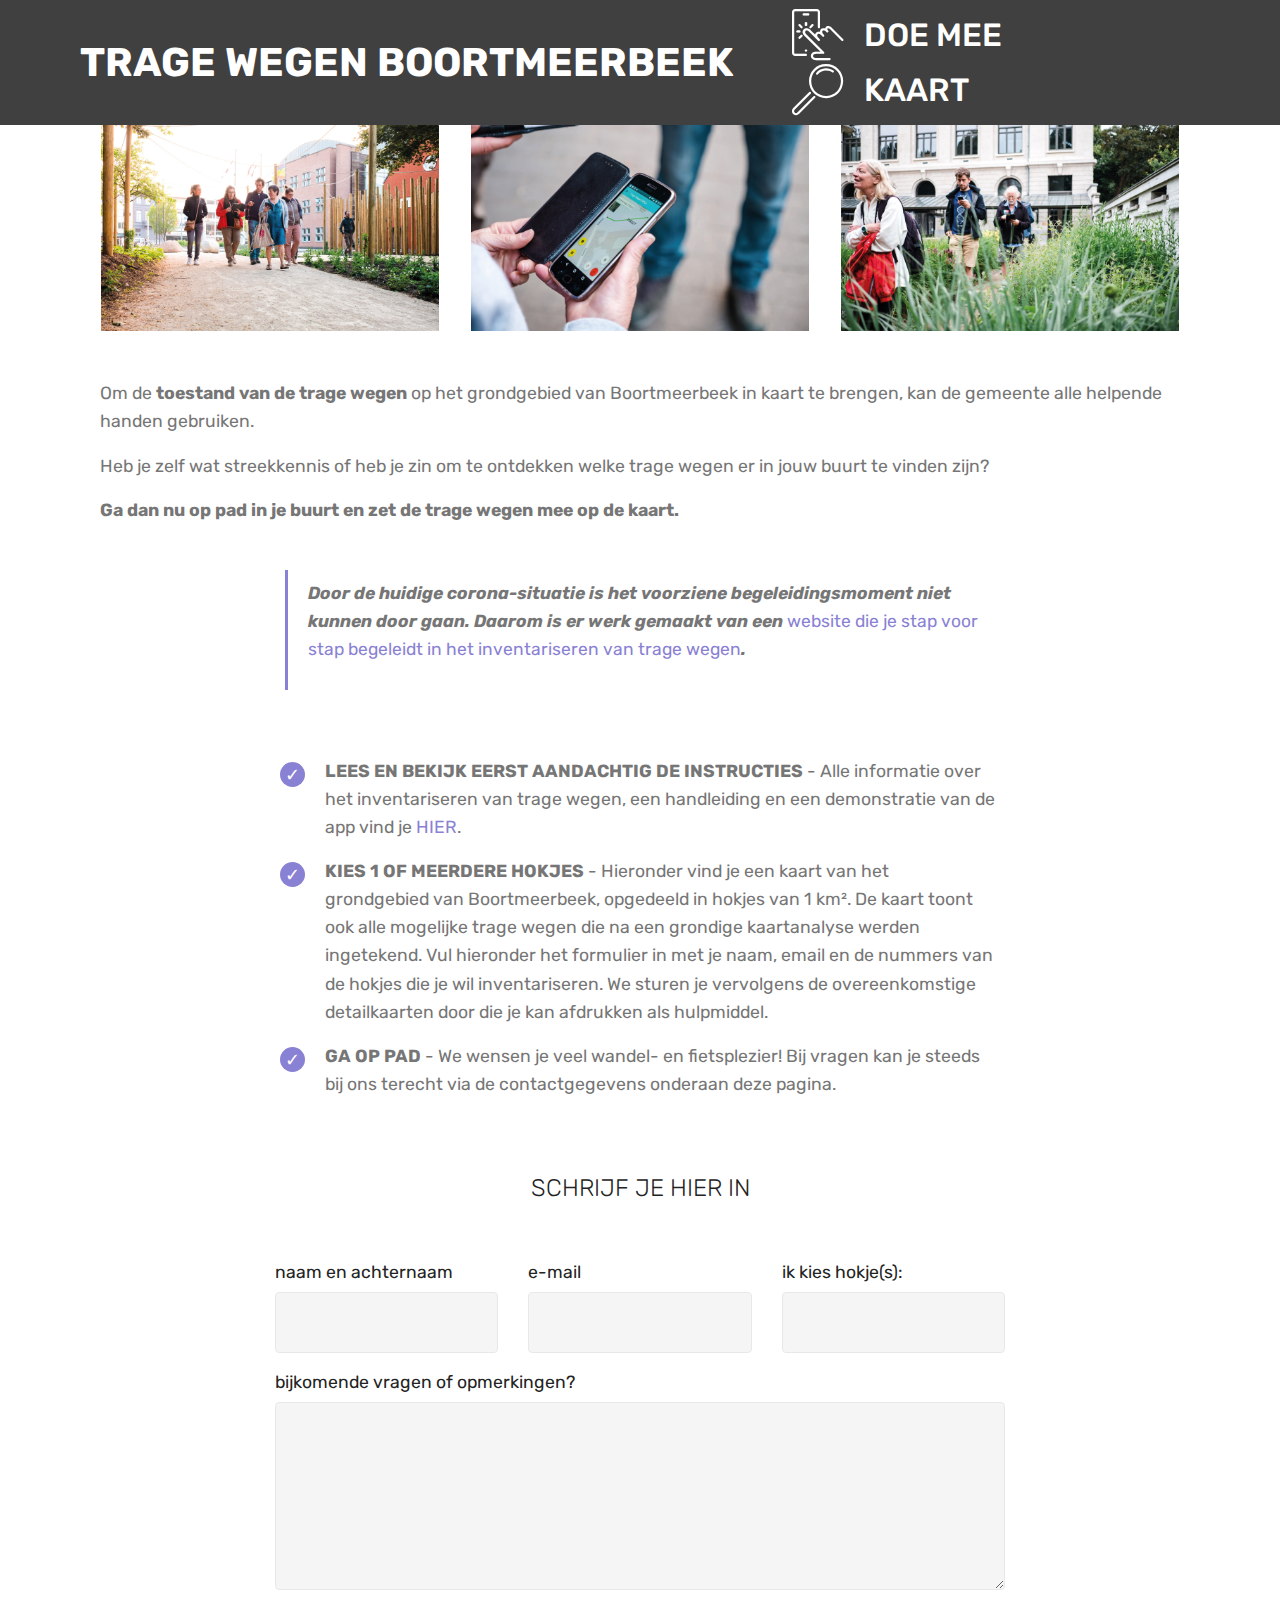
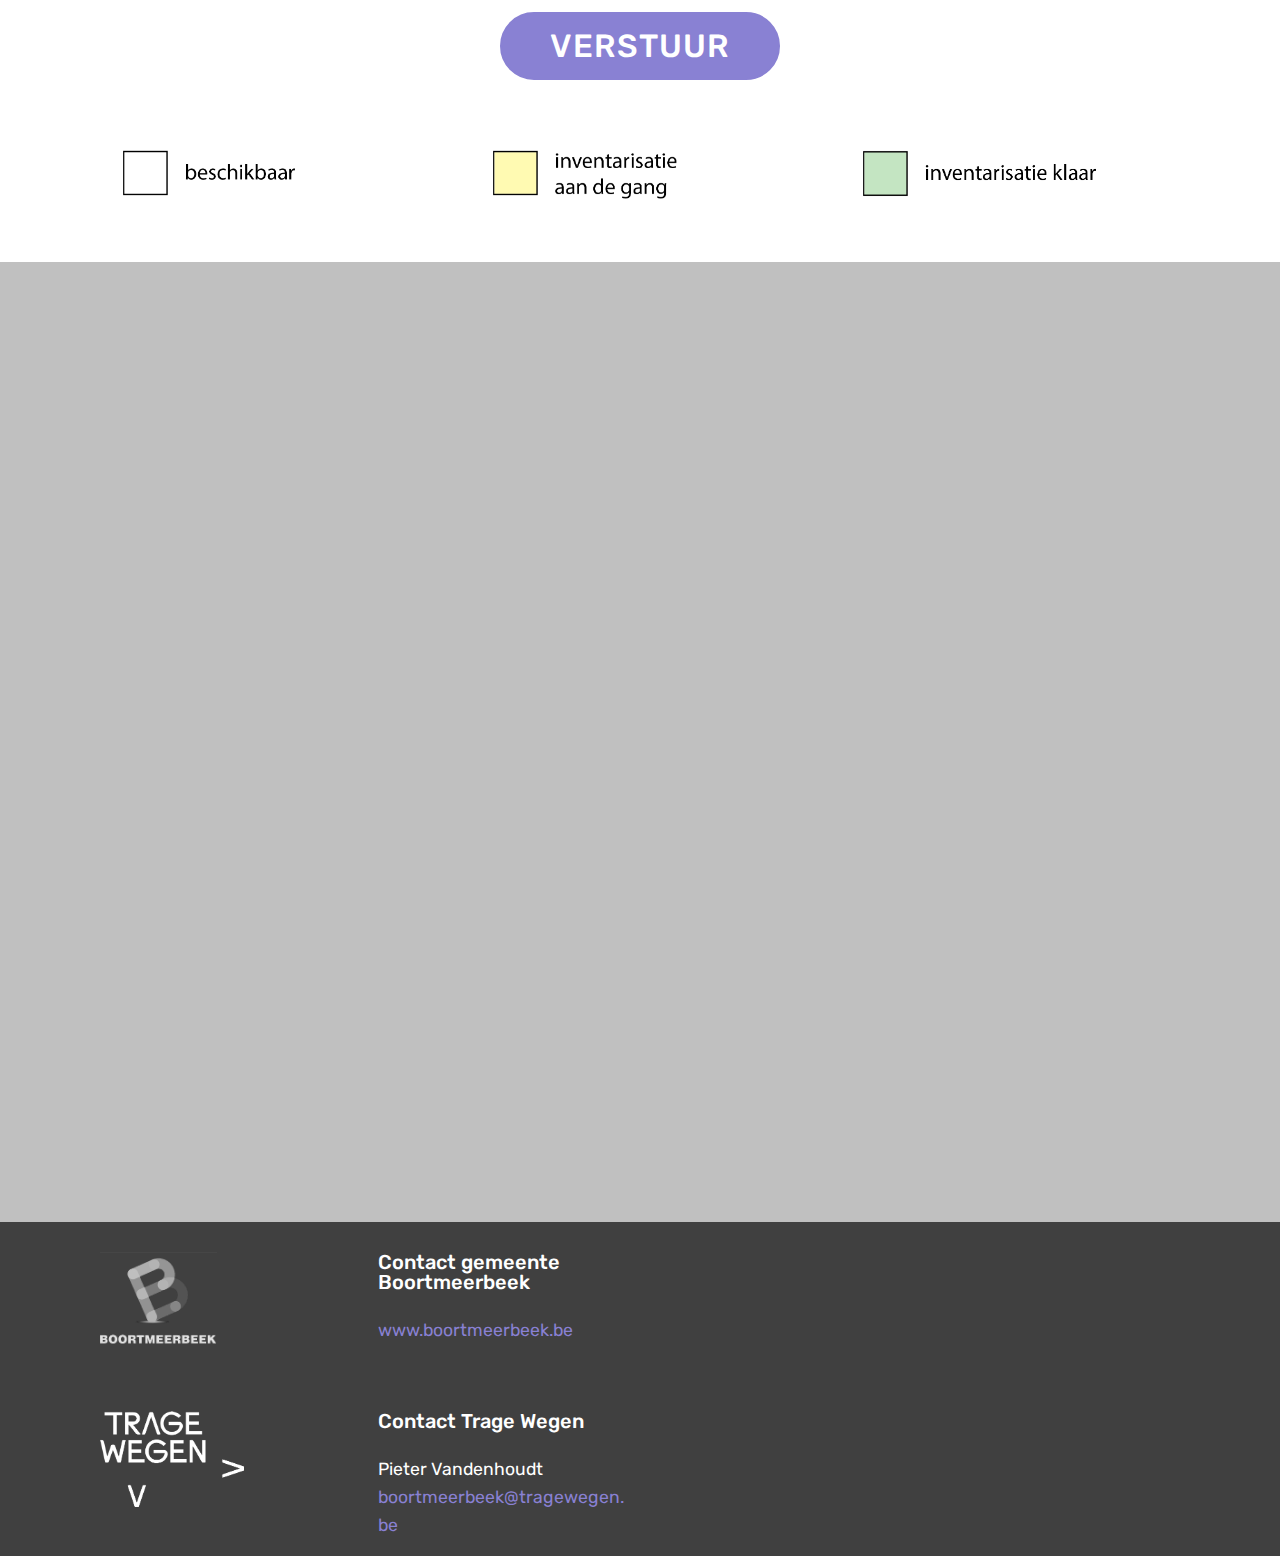
==== page1.html @ 34b96090 "update" ====
<!DOCTYPE html>
<html  >
<head>
  <!-- Site made with Mobirise Website Builder v4.12.3, https://mobirise.com -->
  <meta charset="UTF-8">
  <meta http-equiv="X-UA-Compatible" content="IE=edge">
  <meta name="generator" content="Mobirise v4.12.3, mobirise.com">
  <meta name="viewport" content="width=device-width, initial-scale=1, minimum-scale=1">
  <link rel="shortcut icon" href="assets/images/logo2.png" type="image/x-icon">
  <meta name="description" content="">
  
  
  <title>Doe mee</title>
  <link rel="stylesheet" href="assets/web/assets/mobirise-icons/mobirise-icons.css">
  <link rel="stylesheet" href="assets/bootstrap/css/bootstrap.min.css">
  <link rel="stylesheet" href="assets/bootstrap/css/bootstrap-grid.min.css">
  <link rel="stylesheet" href="assets/bootstrap/css/bootstrap-reboot.min.css">
  <link rel="stylesheet" href="assets/socicon/css/styles.css">
  <link rel="stylesheet" href="assets/dropdown/css/style.css">
  <link rel="stylesheet" href="assets/tether/tether.min.css">
  <link rel="stylesheet" href="assets/theme/css/style.css">
  <link rel="preload" as="style" href="assets/mobirise/css/mbr-additional.css"><link rel="stylesheet" href="assets/mobirise/css/mbr-additional.css" type="text/css">
  
  
  
</head>
<body>
  <section class="features2 cid-rQmQMGRh2Z" id="features2-2z">

    

    
    
    <div class="container">
        <div class="media-container-row">
            <div class="card p-3 col-12 col-md-6 col-lg-4">
                <div class="card-wrapper">
                    <div class="card-img">
                        <img src="assets/images/inv-1.jpg" alt="Mobirise" title="">
                    </div>
                    <div class="card-box">
                        
                        
                    </div>
                </div>
            </div>

            <div class="card p-3 col-12 col-md-6 col-lg-4">
                <div class="card-wrapper">
                    <div class="card-img">
                        <img src="assets/images/inv-2.jpg" alt="Mobirise" title="">
                    </div>
                    <div class="card-box ">
                        
                        
                    </div>
                </div>
            </div>

            <div class="card p-3 col-12 col-md-6 col-lg-4">
                <div class="card-wrapper">
                    <div class="card-img">
                        <img src="assets/images/inv-3.jpg" alt="Mobirise" title="">
                    </div>
                    <div class="card-box">
                        
                        
                    </div>
                </div>
            </div>

            
        </div>
    </div>
</section>

<section class="engine"><a href="https://mobirise.info/j">website templates</a></section><section class="menu cid-rQebA6QEnf" once="menu" id="menu1-1r">

    

    <nav class="navbar navbar-expand beta-menu navbar-dropdown align-items-center navbar-fixed-top navbar-toggleable-sm">
        <button class="navbar-toggler navbar-toggler-right" type="button" data-toggle="collapse" data-target="#navbarSupportedContent" aria-controls="navbarSupportedContent" aria-expanded="false" aria-label="Toggle navigation">
            <div class="hamburger">
                <span></span>
                <span></span>
                <span></span>
                <span></span>
            </div>
        </button>
        <div class="menu-logo">
            <div class="navbar-brand">
                
                <span class="navbar-caption-wrap"><a class="navbar-caption text-white display-1" href="index.html">
                        TRAGE WEGEN BOORTMEERBEEK</a></span>
            </div>
        </div>
        <div class="collapse navbar-collapse" id="navbarSupportedContent">
            <ul class="navbar-nav nav-dropdown nav-right" data-app-modern-menu="true"><li class="nav-item">
                    <a class="nav-link link text-white display-4" href="page1.html"><span class="mbri-touch mbr-iconfont mbr-iconfont-btn"></span>
                        
                        DOE MEE</a>
                </li>
                <li class="nav-item">
                    <a class="nav-link link text-white display-4" href="page2.html">
                        <span class="mbri-search mbr-iconfont mbr-iconfont-btn"></span>
                        KAART</a>
                </li></ul>
            
        </div>
    </nav>
</section>

<section class="mbr-section article content1 cid-rQebA9BE8m" id="content1-1u">
    
     

    <div class="container">
        <div class="media-container-row">
            <div class="mbr-text col-12 mbr-fonts-style display-7 col-md-12"><p><span style="font-size: 1.1rem;">Om de&nbsp;<strong>toestand van de trage wegen</strong> op het grondgebied van Boortmeerbeek in kaart te brengen, kan de gemeente alle helpende handen gebruiken. </span></p><p><span style="font-size: 1.1rem;">Heb je zelf wat streekkennis of heb je zin om te ontdekken welke trage wegen er in jouw buurt te vinden zijn? </span></p><p><span style="font-size: 1.1rem;"><strong>Ga dan nu op pad in je buurt en zet de trage wegen mee op de kaart.</strong></span></p></div>
        </div>
    </div>
</section>

<section class="mbr-section article content1 cid-rQhwzvNdqP" id="content2-23">

     

    <div class="container">
        <div class="media-container-row">
            <div class="mbr-text col-12 col-md-8 mbr-fonts-style display-7">
                <blockquote><p><strong>Door de huidige corona-situatie is het voorziene begeleidingsmoment niet kunnen door gaan. Daarom is er werk gemaakt van een <a href="https://tragewegen.github.io/inventariseren/" target="_blank">website die je stap voor stap begeleidt in het inventariseren van trage wegen</a>.&nbsp;</strong></p></blockquote>
            </div>
        </div>
    </div>
</section>

<section class="mbr-section article content12 cid-rVmFmVsIy7" id="content12-37">
     

    <div class="container">
        <div class="media-container-row">
            <div class="mbr-text counter-container col-12 col-md-8 mbr-fonts-style display-7">
                <ul>
                    <li><strong>LEES EN BEKIJK EERST AANDACHTIG DE INSTRUCTIES </strong>- Alle informatie over het inventariseren van trage wegen, een handleiding en een demonstratie van de app vind je<strong> <a href="https://tragewegen.github.io/inventariseren/" target="_blank">HIER</a></strong>.
</li><li><strong>KIES 1 OF MEERDERE HOKJES </strong>- Hieronder vind je een kaart van het grondgebied van Boortmeerbeek, opgedeeld in hokjes van 1 km². De kaart toont ook alle mogelijke trage wegen die na een grondige kaartanalyse werden ingetekend. Vul hieronder het formulier in met je naam, email en de nummers van de hokjes die je wil inventariseren. We sturen je vervolgens de overeenkomstige detailkaarten door die je kan afdrukken als hulpmiddel.
</li><li><strong>GA OP PAD </strong>- We wensen je veel wandel- en fietsplezier! Bij vragen kan je steeds bij ons terecht via de contactgegevens onderaan deze pagina.</li>
                </ul>
            </div>
        </div>
    </div>
</section>

<section class="mbr-section form1 cid-rVmG2CFKIY" id="form1-38">

    

    
    <div class="container">
        <div class="row justify-content-center">
            <div class="title col-12 col-lg-8">
                <h2 class="mbr-section-title align-center pb-3 mbr-fonts-style display-2">
                    SCHRIJF JE HIER IN</h2>
                
            </div>
        </div>
    </div>
    <div class="container">
        <div class="row justify-content-center">
            <div class="media-container-column col-lg-8" data-form-type="formoid">
                <!---Formbuilder Form--->
                <form action="https://mobirise.com/" method="POST" class="mbr-form form-with-styler" data-form-title="Mobirise Form"><input type="hidden" name="email" data-form-email="true" value="gBbPu3yoeGA6CQp/4XtgOAZhURqAMSeiv9v/KtdL8yOyAGs6Kou5dPvh7ChEDzI88B8yMbSnkb+8fwBXwfEJRp8lezrUUHCYvBF7RvoNPHxf/smOfy0DufrpNPRnXV3v">
                    <div class="row">
                        <div hidden="hidden" data-form-alert="" class="alert alert-success col-12">Bedankt om het formulier in te vullen!
U ontvangt binnenkort van ons een email om u op weg te zetten.</div>
                        <div hidden="hidden" data-form-alert-danger="" class="alert alert-danger col-12">
                        </div>
                    </div>
                    <div class="dragArea row">
                        <div class="col-md-4  form-group" data-for="name">
                            <label for="name-form1-38" class="form-control-label mbr-fonts-style display-7">naam en achternaam</label>
                            <input type="text" name="name" data-form-field="Name" required="required" class="form-control display-7" id="name-form1-38">
                        </div>
                        <div class="col-md-4  form-group" data-for="email">
                            <label for="email-form1-38" class="form-control-label mbr-fonts-style display-7">e-mail</label>
                            <input type="email" name="email" data-form-field="Email" required="required" class="form-control display-7" id="email-form1-38">
                        </div>
                        <div data-for="phone" class="col-md-4  form-group">
                            <label for="phone-form1-38" class="form-control-label mbr-fonts-style display-7">ik kies hokje(s):</label>
                            <input type="tel" name="phone" data-form-field="Phone" class="form-control display-7" id="phone-form1-38">
                        </div>
                        <div data-for="message" class="col-md-12 form-group">
                            <label for="message-form1-38" class="form-control-label mbr-fonts-style display-7">bijkomende vragen of opmerkingen?</label>
                            <textarea name="message" data-form-field="Message" class="form-control display-7" id="message-form1-38"></textarea>
                        </div>
                        <div class="col-md-12 input-group-btn align-center">
                            <button type="submit" class="btn btn-primary btn-form display-4">VERSTUUR</button>
                        </div>
                    </div>
                </form><!---Formbuilder Form--->
            </div>
        </div>
    </div>
</section>

<section class="features2 cid-rVmUvrkvDl" id="features2-39">

    

    
    
    <div class="container">
        <div class="media-container-row">
            <div class="card p-3 col-12 col-md-6 col-lg-4">
                <div class="card-wrapper">
                    <div class="card-img">
                        <img src="assets/images/legende-kaart-tekengebied-1.png" alt="Mobirise" title="">
                    </div>
                    <div class="card-box">
                        
                        
                    </div>
                </div>
            </div>

            <div class="card p-3 col-12 col-md-6 col-lg-4">
                <div class="card-wrapper">
                    <div class="card-img">
                        <img src="assets/images/legende-kaart-2.png" alt="Mobirise" title="">
                    </div>
                    <div class="card-box ">
                        
                        
                    </div>
                </div>
            </div>

            <div class="card p-3 col-12 col-md-6 col-lg-4">
                <div class="card-wrapper">
                    <div class="card-img">
                        <img src="assets/images/legende-kaart-3.png" alt="Mobirise" title="">
                    </div>
                    <div class="card-box">
                        
                        
                    </div>
                </div>
            </div>

            
        </div>
    </div>
</section>

<section class="contacts4 cid-rVmEH451yo" id="contacts4-35">

    

    <div class="main_wrapper">
        
        <!--Map-->
        <div class="google-map"><iframe frameborder="0" style="border:0" src="https://qgiscloud.com/tragewegen/BMB_online/?bl=&amp;l=hokjes%2Ctrage%20wegen%2Cgemeentegrens%2CCartoWeb-TOPO&amp;t=BMB_online&amp;e=156822%2C182197%2C170369%2C189066" allowfullscreen=""></iframe></div>
    </div>
</section>

<section class="cid-rQebAdBGIQ" id="footer1-1y">

    

    

    <div class="container">
        <div class="media-container-row content text-white">
            <div class="col-12 col-md-3">
                <div class="media-wrap">
                    <a href="https://www.hasselt.be">
                        <img src="assets/images/logobmb.png" alt="Mobirise" title="">
                    </a>
                </div>
            </div>
            <div class="col-12 col-md-3 mbr-fonts-style display-7">
                <h5 class="pb-3">Contact gemeente Boortmeerbeek</h5>
                <p class="mbr-text"><a href="http://www.boortmeerbeek.be" target="_blank">www.boortmeerbeek.be</a>&nbsp;<br><br></p>
            </div>
            <div class="col-12 col-md-3 mbr-fonts-style display-7">
                <h5 class="pb-3">&nbsp;</h5>
                <p class="mbr-text"><br><br><br></p>
            </div>
            <div class="col-12 col-md-3 mbr-fonts-style display-7">
                <h5 class="pb-3"></h5>
                <p class="mbr-text"><br><br><br></p>
            </div>
        </div>
        
    </div>
</section>

<section class="cid-rQebAen0j0" id="footer1-1z">

    

    

    <div class="container">
        <div class="media-container-row content text-white">
            <div class="col-12 col-md-3">
                <div class="media-wrap">
                    <a href="https://www.tragewegen.be" target="_blank">
                        <img src="assets/images/logometpijltjes-wit-1.png" alt="Mobirise" title="">
                    </a>
                </div>
            </div>
            <div class="col-12 col-md-3 mbr-fonts-style display-7">
                <h5 class="pb-3">Contact Trage Wegen</h5>
                <p class="mbr-text">Pieter Vandenhoudt<br><a href="mailto:boortmeerbeek@tragewegen.be">boortmeerbeek@tragewegen.be</a><br></p>
            </div>
            <div class="col-12 col-md-3 mbr-fonts-style display-7">
                <h5 class="pb-3">&nbsp;</h5>
                <p class="mbr-text"><br><br></p>
            </div>
            <div class="col-12 col-md-3 mbr-fonts-style display-7">
                <h5 class="pb-3"></h5>
                <p class="mbr-text"><br><br><br></p>
            </div>
        </div>
        
    </div>
</section>


  <script src="assets/web/assets/jquery/jquery.min.js"></script>
  <script src="assets/popper/popper.min.js"></script>
  <script src="assets/bootstrap/js/bootstrap.min.js"></script>
  <script src="assets/smoothscroll/smooth-scroll.js"></script>
  <script src="assets/dropdown/js/nav-dropdown.js"></script>
  <script src="assets/dropdown/js/navbar-dropdown.js"></script>
  <script src="assets/touchswipe/jquery.touch-swipe.min.js"></script>
  <script src="assets/tether/tether.min.js"></script>
  <script src="assets/theme/js/script.js"></script>
  <script src="assets/formoid/formoid.min.js"></script>
  
  
</body>
</html>
---- assets/web/assets/mobirise-icons/mobirise-icons.css ----
@font-face {
  font-family: 'MobiriseIcons';
  src:  url('mobirise-icons.eot?spat4u');
  src:  url('mobirise-icons.eot?spat4u#iefix') format('embedded-opentype'),
    url('mobirise-icons.ttf?spat4u') format('truetype'),
    url('mobirise-icons.woff?spat4u') format('woff'),
    url('mobirise-icons.svg?spat4u#MobiriseIcons') format('svg');
  font-weight: normal;
  font-style: normal;
  font-display: swap;
}

[class^="mbri-"], [class*=" mbri-"] {
  /* use !important to prevent issues with browser extensions that change fonts */
  font-family: MobiriseIcons !important;
  speak: none;
  font-style: normal;
  font-weight: normal;
  font-variant: normal;
  text-transform: none;
  line-height: 1;

  /* Better Font Rendering =========== */
  -webkit-font-smoothing: antialiased;
  -moz-osx-font-smoothing: grayscale;
}

.mbri-add-submenu:before {
  content: "\e900";
}
.mbri-alert:before {
  content: "\e901";
}
.mbri-align-center:before {
  content: "\e902";
}
.mbri-align-justify:before {
  content: "\e903";
}
.mbri-align-left:before {
  content: "\e904";
}
.mbri-align-right:before {
  content: "\e905";
}
.mbri-android:before {
  content: "\e906";
}
.mbri-apple:before {
  content: "\e907";
}
.mbri-arrow-down:before {
  content: "\e908";
}
.mbri-arrow-next:before {
  content: "\e909";
}
.mbri-arrow-prev:before {
  content: "\e90a";
}
.mbri-arrow-up:before {
  content: "\e90b";
}
.mbri-bold:before {
  content: "\e90c";
}
.mbri-bookmark:before {
  content: "\e90d";
}
.mbri-bootstrap:before {
  content: "\e90e";
}
.mbri-briefcase:before {
  content: "\e90f";
}
.mbri-browse:before {
  content: "\e910";
}
.mbri-bulleted-list:before {
  content: "\e911";
}
.mbri-calendar:before {
  content: "\e912";
}
.mbri-camera:before {
  content: "\e913";
}
.mbri-cart-add:before {
  content: "\e914";
}
.mbri-cart-full:before {
  content: "\e915";
}
.mbri-cash:before {
  content: "\e916";
}
.mbri-change-style:before {
  content: "\e917";
}
.mbri-chat:before {
  content: "\e918";
}
.mbri-clock:before {
  content: "\e919";
}
.mbri-close:before {
  content: "\e91a";
}
.mbri-cloud:before {
  content: "\e91b";
}
.mbri-code:before {
  content: "\e91c";
}
.mbri-contact-form:before {
  content: "\e91d";
}
.mbri-credit-card:before {
  content: "\e91e";
}
.mbri-cursor-click:before {
  content: "\e91f";
}
.mbri-cust-feedback:before {
  content: "\e920";
}
.mbri-database:before {
  content: "\e921";
}
.mbri-delivery:before {
  content: "\e922";
}
.mbri-desktop:before {
  content: "\e923";
}
.mbri-devices:before {
  content: "\e924";
}
.mbri-down:before {
  content: "\e925";
}
.mbri-download:before {
  content: "\e989";
}
.mbri-drag-n-drop:before {
  content: "\e927";
}
.mbri-drag-n-drop2:before {
  content: "\e928";
}
.mbri-edit:before {
  content: "\e929";
}
.mbri-edit2:before {
  content: "\e92a";
}
.mbri-error:before {
  content: "\e92b";
}
.mbri-extension:before {
  content: "\e92c";
}
.mbri-features:before {
  content: "\e92d";
}
.mbri-file:before {
  content: "\e92e";
}
.mbri-flag:before {
  content: "\e92f";
}
.mbri-folder:before {
  content: "\e930";
}
.mbri-gift:before {
  content: "\e931";
}
.mbri-github:before {
  content: "\e932";
}
.mbri-globe:before {
  content: "\e933";
}
.mbri-globe-2:before {
  content: "\e934";
}
.mbri-growing-chart:before {
  content: "\e935";
}
.mbri-hearth:before {
  content: "\e936";
}
.mbri-help:before {
  content: "\e937";
}
.mbri-home:before {
  content: "\e938";
}
.mbri-hot-cup:before {
  content: "\e939";
}
.mbri-idea:before {
  content: "\e93a";
}
.mbri-image-gallery:before {
  content: "\e93b";
}
.mbri-image-slider:before {
  content: "\e93c";
}
.mbri-info:before {
  content: "\e93d";
}
.mbri-italic:before {
  content: "\e93e";
}
.mbri-key:before {
  content: "\e93f";
}
.mbri-laptop:before {
  content: "\e940";
}
.mbri-layers:before {
  content: "\e941";
}
.mbri-left-right:before {
  content: "\e942";
}
.mbri-left:before {
  content: "\e943";
}
.mbri-letter:before {
  content: "\e944";
}
.mbri-like:before {
  content: "\e945";
}
.mbri-link:before {
  content: "\e946";
}
.mbri-lock:before {
  content: "\e947";
}
.mbri-login:before {
  content: "\e948";
}
.mbri-logout:before {
  content: "\e949";
}
.mbri-magic-stick:before {
  content: "\e94a";
}
.mbri-map-pin:before {
  content: "\e94b";
}
.mbri-menu:before {
  content: "\e94c";
}
.mbri-mobile:before {
  content: "\e94d";
}
.mbri-mobile2:before {
  content: "\e94e";
}
.mbri-mobirise:before {
  content: "\e94f";
}
.mbri-more-horizontal:before {
  content: "\e950";
}
.mbri-more-vertical:before {
  content: "\e951";
}
.mbri-music:before {
  content: "\e952";
}
.mbri-new-file:before {
  content: "\e953";
}
.mbri-numbered-list:before {
  content: "\e954";
}
.mbri-opened-folder:before {
  content: "\e955";
}
.mbri-pages:before {
  content: "\e956";
}
.mbri-paper-plane:before {
  content: "\e957";
}
.mbri-paperclip:before {
  content: "\e958";
}
.mbri-photo:before {
  content: "\e959";
}
.mbri-photos:before {
  content: "\e95a";
}
.mbri-pin:before {
  content: "\e95b";
}
.mbri-play:before {
  content: "\e95c";
}
.mbri-plus:before {
  content: "\e95d";
}
.mbri-preview:before {
  content: "\e95e";
}
.mbri-print:before {
  content: "\e95f";
}
.mbri-protect:before {
  content: "\e960";
}
.mbri-question:before {
  content: "\e961";
}
.mbri-quote-left:before {
  content: "\e962";
}
.mbri-quote-right:before {
  content: "\e963";
}
.mbri-refresh:before {
  content: "\e964";
}
.mbri-responsive:before {
  content: "\e965";
}
.mbri-right:before {
  content: "\e966";
}
.mbri-rocket:before {
  content: "\e967";
}
.mbri-sad-face:before {
  content: "\e968";
}
.mbri-sale:before {
  content: "\e969";
}
.mbri-save:before {
  content: "\e96a";
}
.mbri-search:before {
  content: "\e96b";
}
.mbri-setting:before {
  content: "\e96c";
}
.mbri-setting2:before {
  content: "\e96d";
}
.mbri-setting3:before {
  content: "\e96e";
}
.mbri-share:before {
  content: "\e96f";
}
.mbri-shopping-bag:before {
  content: "\e970";
}
.mbri-shopping-basket:before {
  content: "\e971";
}
.mbri-shopping-cart:before {
  content: "\e972";
}
.mbri-sites:before {
  content: "\e973";
}
.mbri-smile-face:before {
  content: "\e974";
}
.mbri-speed:before {
  content: "\e975";
}
.mbri-star:before {
  content: "\e976";
}
.mbri-success:before {
  content: "\e977";
}
.mbri-sun:before {
  content: "\e978";
}
.mbri-sun2:before {
  content: "\e979";
}
.mbri-tablet:before {
  content: "\e97a";
}
.mbri-tablet-vertical:before {
  content: "\e97b";
}
.mbri-target:before {
  content: "\e97c";
}
.mbri-timer:before {
  content: "\e97d";
}
.mbri-to-ftp:before {
  content: "\e97e";
}
.mbri-to-local-drive:before {
  content: "\e97f";
}
.mbri-touch-swipe:before {
  content: "\e980";
}
.mbri-touch:before {
  content: "\e981";
}
.mbri-trash:before {
  content: "\e982";
}
.mbri-underline:before {
  content: "\e983";
}
.mbri-unlink:before {
  content: "\e984";
}
.mbri-unlock:before {
  content: "\e985";
}
.mbri-up-down:before {
  content: "\e986";
}
.mbri-up:before {
  content: "\e987";
}
.mbri-update:before {
  content: "\e988";
}
.mbri-upload:before {
 content: "\e926"; 
}
.mbri-user:before {
  content: "\e98a";
}
.mbri-user2:before {
  content: "\e98b";
}
.mbri-users:before {
  content: "\e98c";
}
.mbri-video:before {
  content: "\e98d";
}
.mbri-video-play:before {
  content: "\e98e";
}
.mbri-watch:before {
  content: "\e98f";
}
.mbri-website-theme:before {
  content: "\e990";
}
.mbri-wifi:before {
  content: "\e991";
}
.mbri-windows:before {
  content: "\e992";
}
.mbri-zoom-out:before {
  content: "\e993";
}
.mbri-redo:before {
  content: "\e994";
}
.mbri-undo:before {
  content: "\e995";
}
---- assets/socicon/css/styles.css ----
@charset "UTF-8";

@font-face {
  font-family: 'Socicon';
  src:  url('../fonts/socicon.eot');
  src:  url('../fonts/socicon.eot?#iefix') format('embedded-opentype'),
    url('../fonts/socicon.woff2') format('woff2'),
    url('../fonts/socicon.ttf') format('truetype'),
    url('../fonts/socicon.woff') format('woff'),
    url('../fonts/socicon.svg#socicon') format('svg');
  font-weight: normal;
  font-style: normal;
}

[data-icon]:before {
  font-family: "socicon" !important;
  content: attr(data-icon);
  font-style: normal !important;
  font-weight: normal !important;
  font-variant: normal !important;
  text-transform: none !important;
  speak: none;
  line-height: 1;
  -webkit-font-smoothing: antialiased;
  -moz-osx-font-smoothing: grayscale;
}

[class^="socicon-"], [class*=" socicon-"] {
  /* use !important to prevent issues with browser extensions that change fonts */
  font-family: 'Socicon' !important;
  speak: none;
  font-style: normal;
  font-weight: normal;
  font-variant: normal;
  text-transform: none;
  line-height: 1;

  /* Better Font Rendering =========== */
  -webkit-font-smoothing: antialiased;
  -moz-osx-font-smoothing: grayscale;
}

.socicon-eitaa:before {
  content: "\e97c";
}
.socicon-soroush:before {
  content: "\e97d";
}
.socicon-bale:before {
  content: "\e97e";
}
.socicon-zazzle:before {
  content: "\e97b";
}
.socicon-society6:before {
  content: "\e97a";
}
.socicon-redbubble:before {
  content: "\e979";
}
.socicon-avvo:before {
  content: "\e978";
}
.socicon-stitcher:before {
  content: "\e977";
}
.socicon-googlehangouts:before {
  content: "\e974";
}
.socicon-dlive:before {
  content: "\e975";
}
.socicon-vsco:before {
  content: "\e976";
}
.socicon-flipboard:before {
  content: "\e973";
}
.socicon-ubuntu:before {
  content: "\e958";
}
.socicon-artstation:before {
  content: "\e959";
}
.socicon-invision:before {
  content: "\e95a";
}
.socicon-torial:before {
  content: "\e95b";
}
.socicon-collectorz:before {
  content: "\e95c";
}
.socicon-seenthis:before {
  content: "\e95d";
}
.socicon-googleplaymusic:before {
  content: "\e95e";
}
.socicon-debian:before {
  content: "\e95f";
}
.socicon-filmfreeway:before {
  content: "\e960";
}
.socicon-gnome:before {
  content: "\e961";
}
.socicon-itchio:before {
  content: "\e962";
}
.socicon-jamendo:before {
  content: "\e963";
}
.socicon-mix:before {
  content: "\e964";
}
.socicon-sharepoint:before {
  content: "\e965";
}
.socicon-tinder:before {
  content: "\e966";
}
.socicon-windguru:before {
  content: "\e967";
}
.socicon-cdbaby:before {
  content: "\e968";
}
.socicon-elementaryos:before {
  content: "\e969";
}
.socicon-stage32:before {
  content: "\e96a";
}
.socicon-tiktok:before {
  content: "\e96b";
}
.socicon-gitter:before {
  content: "\e96c";
}
.socicon-letterboxd:before {
  content: "\e96d";
}
.socicon-threema:before {
  content: "\e96e";
}
.socicon-splice:before {
  content: "\e96f";
}
.socicon-metapop:before {
  content: "\e970";
}
.socicon-naver:before {
  content: "\e971";
}
.socicon-remote:before {
  content: "\e972";
}
.socicon-internet:before {
  content: "\e957";
}
.socicon-moddb:before {
  content: "\e94b";
}
.socicon-indiedb:before {
  content: "\e94c";
}
.socicon-traxsource:before {
  content: "\e94d";
}
.socicon-gamefor:before {
  content: "\e94e";
}
.socicon-pixiv:before {
  content: "\e94f";
}
.socicon-myanimelist:before {
  content: "\e950";
}
.socicon-blackberry:before {
  content: "\e951";
}
.socicon-wickr:before {
  content: "\e952";
}
.socicon-spip:before {
  content: "\e953";
}
.socicon-napster:before {
  content: "\e954";
}
.socicon-beatport:before {
  content: "\e955";
}
.socicon-hackerone:before {
  content: "\e956";
}
.socicon-hackernews:before {
  content: "\e946";
}
.socicon-smashwords:before {
  content: "\e947";
}
.socicon-kobo:before {
  content: "\e948";
}
.socicon-bookbub:before {
  content: "\e949";
}
.socicon-mailru:before {
  content: "\e94a";
}
.socicon-gitlab:before {
  content: "\e945";
}
.socicon-instructables:before {
  content: "\e944";
}
.socicon-portfolio:before {
  content: "\e943";
}
.socicon-codered:before {
  content: "\e940";
}
.socicon-origin:before {
  content: "\e941";
}
.socicon-nextdoor:before {
  content: "\e942";
}
.socicon-udemy:before {
  content: "\e93f";
}
.socicon-livemaster:before {
  content: "\e93e";
}
.socicon-crunchbase:before {
  content: "\e93b";
}
.socicon-homefy:before {
  content: "\e93c";
}
.socicon-calendly:before {
  content: "\e93d";
}
.socicon-realtor:before {
  content: "\e90f";
}
.socicon-tidal:before {
  content: "\e910";
}
.socicon-qobuz:before {
  content: "\e911";
}
.socicon-natgeo:before {
  content: "\e912";
}
.socicon-mastodon:before {
  content: "\e913";
}
.socicon-unsplash:before {
  content: "\e914";
}
.socicon-homeadvisor:before {
  content: "\e915";
}
.socicon-angieslist:before {
  content: "\e916";
}
.socicon-codepen:before {
  content: "\e917";
}
.socicon-slack:before {
  content: "\e918";
}
.socicon-openaigym:before {
  content: "\e919";
}
.socicon-logmein:before {
  content: "\e91a";
}
.socicon-fiverr:before {
  content: "\e91b";
}
.socicon-gotomeeting:before {
  content: "\e91c";
}
.socicon-aliexpress:before {
  content: "\e91d";
}
.socicon-guru:before {
  content: "\e91e";
}
.socicon-appstore:before {
  content: "\e91f";
}
.socicon-homes:before {
  content: "\e920";
}
.socicon-zoom:before {
  content: "\e921";
}
.socicon-alibaba:before {
  content: "\e922";
}
.socicon-craigslist:before {
  content: "\e923";
}
.socicon-wix:before {
  content: "\e924";
}
.socicon-redfin:before {
  content: "\e925";
}
.socicon-googlecalendar:before {
  content: "\e926";
}
.socicon-shopify:before {
  content: "\e927";
}
.socicon-freelancer:before {
  content: "\e928";
}
.socicon-seedrs:before {
  content: "\e929";
}
.socicon-bing:before {
  content: "\e92a";
}
.socicon-doodle:before {
  content: "\e92b";
}
.socicon-bonanza:before {
  content: "\e92c";
}
.socicon-squarespace:before {
  content: "\e92d";
}
.socicon-toptal:before {
  content: "\e92e";
}
.socicon-gust:before {
  content: "\e92f";
}
.socicon-ask:before {
  content: "\e930";
}
.socicon-trulia:before {
  content: "\e931";
}
.socicon-loomly:before {
  content: "\e932";
}
.socicon-ghost:before {
  content: "\e933";
}
.socicon-upwork:before {
  content: "\e934";
}
.socicon-fundable:before {
  content: "\e935";
}
.socicon-booking:before {
  content: "\e936";
}
.socicon-googlemaps:before {
  content: "\e937";
}
.socicon-zillow:before {
  content: "\e938";
}
.socicon-niconico:before {
  content: "\e939";
}
.socicon-toneden:before {
  content: "\e93a";
}
.socicon-augment:before {
  content: "\e908";
}
.socicon-bitbucket:before {
  content: "\e909";
}
.socicon-fyuse:before {
  content: "\e90a";
}
.socicon-yt-gaming:before {
  content: "\e90b";
}
.socicon-sketchfab:before {
  content: "\e90c";
}
.socicon-mobcrush:before {
  content: "\e90d";
}
.socicon-microsoft:before {
  content: "\e90e";
}
.socicon-pandora:before {
  content: "\e907";
}
.socicon-messenger:before {
  content: "\e906";
}
.socicon-gamewisp:before {
  content: "\e905";
}
.socicon-bloglovin:before {
  content: "\e904";
}
.socicon-tunein:before {
  content: "\e903";
}
.socicon-gamejolt:before {
  content: "\e901";
}
.socicon-trello:before {
  content: "\e902";
}
.socicon-spreadshirt:before {
  content: "\e900";
}
.socicon-500px:before {
  content: "\e000";
}
.socicon-8tracks:before {
  content: "\e001";
}
.socicon-airbnb:before {
  content: "\e002";
}
.socicon-alliance:before {
  content: "\e003";
}
.socicon-amazon:before {
  content: "\e004";
}
.socicon-amplement:before {
  content: "\e005";
}
.socicon-android:before {
  content: "\e006";
}
.socicon-angellist:before {
  content: "\e007";
}
.socicon-apple:before {
  content: "\e008";
}
.socicon-appnet:before {
  content: "\e009";
}
.socicon-baidu:before {
  content: "\e00a";
}
.socicon-bandcamp:before {
  content: "\e00b";
}
.socicon-battlenet:before {
  content: "\e00c";
}
.socicon-mixer:before {
  content: "\e00d";
}
.socicon-bebee:before {
  content: "\e00e";
}
.socicon-bebo:before {
  content: "\e00f";
}
.socicon-behance:before {
  content: "\e010";
}
.socicon-blizzard:before {
  content: "\e011";
}
.socicon-blogger:before {
  content: "\e012";
}
.socicon-buffer:before {
  content: "\e013";
}
.socicon-chrome:before {
  content: "\e014";
}
.socicon-coderwall:before {
  content: "\e015";
}
.socicon-curse:before {
  content: "\e016";
}
.socicon-dailymotion:before {
  content: "\e017";
}
.socicon-deezer:before {
  content: "\e018";
}
.socicon-delicious:before {
  content: "\e019";
}
.socicon-deviantart:before {
  content: "\e01a";
}
.socicon-diablo:before {
  content: "\e01b";
}
.socicon-digg:before {
  content: "\e01c";
}
.socicon-discord:before {
  content: "\e01d";
}
.socicon-disqus:before {
  content: "\e01e";
}
.socicon-douban:before {
  content: "\e01f";
}
.socicon-draugiem:before {
  content: "\e020";
}
.socicon-dribbble:before {
  content: "\e021";
}
.socicon-drupal:before {
  content: "\e022";
}
.socicon-ebay:before {
  content: "\e023";
}
.socicon-ello:before {
  content: "\e024";
}
.socicon-endomodo:before {
  content: "\e025";
}
.socicon-envato:before {
  content: "\e026";
}
.socicon-etsy:before {
  content: "\e027";
}
.socicon-facebook:before {
  content: "\e028";
}
.socicon-feedburner:before {
  content: "\e029";
}
.socicon-filmweb:before {
  content: "\e02a";
}
.socicon-firefox:before {
  content: "\e02b";
}
.socicon-flattr:before {
  content: "\e02c";
}
.socicon-flickr:before {
  content: "\e02d";
}
.socicon-formulr:before {
  content: "\e02e";
}
.socicon-forrst:before {
  content: "\e02f";
}
.socicon-foursquare:before {
  content: "\e030";
}
.socicon-friendfeed:before {
  content: "\e031";
}
.socicon-github:before {
  content: "\e032";
}
.socicon-goodreads:before {
  content: "\e033";
}
.socicon-google:before {
  content: "\e034";
}
.socicon-googlescholar:before {
  content: "\e035";
}
.socicon-googlegroups:before {
  content: "\e036";
}
.socicon-googlephotos:before {
  content: "\e037";
}
.socicon-googleplus:before {
  content: "\e038";
}
.socicon-grooveshark:before {
  content: "\e039";
}
.socicon-hackerrank:before {
  content: "\e03a";
}
.socicon-hearthstone:before {
  content: "\e03b";
}
.socicon-hellocoton:before {
  content: "\e03c";
}
.socicon-heroes:before {
  content: "\e03d";
}
.socicon-smashcast:before {
  content: "\e03e";
}
.socicon-horde:before {
  content: "\e03f";
}
.socicon-houzz:before {
  content: "\e040";
}
.socicon-icq:before {
  content: "\e041";
}
.socicon-identica:before {
  content: "\e042";
}
.socicon-imdb:before {
  content: "\e043";
}
.socicon-instagram:before {
  content: "\e044";
}
.socicon-issuu:before {
  content: "\e045";
}
.socicon-istock:before {
  content: "\e046";
}
.socicon-itunes:before {
  content: "\e047";
}
.socicon-keybase:before {
  content: "\e048";
}
.socicon-lanyrd:before {
  content: "\e049";
}
.socicon-lastfm:before {
  content: "\e04a";
}
.socicon-line:before {
  content: "\e04b";
}
.socicon-linkedin:before {
  content: "\e04c";
}
.socicon-livejournal:before {
  content: "\e04d";
}
.socicon-lyft:before {
  content: "\e04e";
}
.socicon-macos:before {
  content: "\e04f";
}
.socicon-mail:before {
  content: "\e050";
}
.socicon-medium:before {
  content: "\e051";
}
.socicon-meetup:before {
  content: "\e052";
}
.socicon-mixcloud:before {
  content: "\e053";
}
.socicon-modelmayhem:before {
  content: "\e054";
}
.socicon-mumble:before {
  content: "\e055";
}
.socicon-myspace:before {
  content: "\e056";
}
.socicon-newsvine:before {
  content: "\e057";
}
.socicon-nintendo:before {
  content: "\e058";
}
.socicon-npm:before {
  content: "\e059";
}
.socicon-odnoklassniki:before {
  content: "\e05a";
}
.socicon-openid:before {
  content: "\e05b";
}
.socicon-opera:before {
  content: "\e05c";
}
.socicon-outlook:before {
  content: "\e05d";
}
.socicon-overwatch:before {
  content: "\e05e";
}
.socicon-patreon:before {
  content: "\e05f";
}
.socicon-paypal:before {
  content: "\e060";
}
.socicon-periscope:before {
  content: "\e061";
}
.socicon-persona:before {
  content: "\e062";
}
.socicon-pinterest:before {
  content: "\e063";
}
.socicon-play:before {
  content: "\e064";
}
.socicon-player:before {
  content: "\e065";
}
.socicon-playstation:before {
  content: "\e066";
}
.socicon-pocket:before {
  content: "\e067";
}
.socicon-qq:before {
  content: "\e068";
}
.socicon-quora:before {
  content: "\e069";
}
.socicon-raidcall:before {
  content: "\e06a";
}
.socicon-ravelry:before {
  content: "\e06b";
}
.socicon-reddit:before {
  content: "\e06c";
}
.socicon-renren:before {
  content: "\e06d";
}
.socicon-researchgate:before {
  content: "\e06e";
}
.socicon-residentadvisor:before {
  content: "\e06f";
}
.socicon-reverbnation:before {
  content: "\e070";
}
.socicon-rss:before {
  content: "\e071";
}
.socicon-sharethis:before {
  content: "\e072";
}
.socicon-skype:before {
  content: "\e073";
}
.socicon-slideshare:before {
  content: "\e074";
}
.socicon-smugmug:before {
  content: "\e075";
}
.socicon-snapchat:before {
  content: "\e076";
}
.socicon-songkick:before {
  content: "\e077";
}
.socicon-soundcloud:before {
  content: "\e078";
}
.socicon-spotify:before {
  content: "\e079";
}
.socicon-stackexchange:before {
  content: "\e07a";
}
.socicon-stackoverflow:before {
  content: "\e07b";
}
.socicon-starcraft:before {
  content: "\e07c";
}
.socicon-stayfriends:before {
  content: "\e07d";
}
.socicon-steam:before {
  content: "\e07e";
}
.socicon-storehouse:before {
  content: "\e07f";
}
.socicon-strava:before {
  content: "\e080";
}
.socicon-streamjar:before {
  content: "\e081";
}
.socicon-stumbleupon:before {
  content: "\e082";
}
.socicon-swarm:before {
  content: "\e083";
}
.socicon-teamspeak:before {
  content: "\e084";
}
.socicon-teamviewer:before {
  content: "\e085";
}
.socicon-technorati:before {
  content: "\e086";
}
.socicon-telegram:before {
  content: "\e087";
}
.socicon-tripadvisor:before {
  content: "\e088";
}
.socicon-tripit:before {
  content: "\e089";
}
.socicon-triplej:before {
  content: "\e08a";
}
.socicon-tumblr:before {
  content: "\e08b";
}
.socicon-twitch:before {
  content: "\e08c";
}
.socicon-twitter:before {
  content: "\e08d";
}
.socicon-uber:before {
  content: "\e08e";
}
.socicon-ventrilo:before {
  content: "\e08f";
}
.socicon-viadeo:before {
  content: "\e090";
}
.socicon-viber:before {
  content: "\e091";
}
.socicon-viewbug:before {
  content: "\e092";
}
.socicon-vimeo:before {
  content: "\e093";
}
.socicon-vine:before {
  content: "\e094";
}
.socicon-vkontakte:before {
  content: "\e095";
}
.socicon-warcraft:before {
  content: "\e096";
}
.socicon-wechat:before {
  content: "\e097";
}
.socicon-weibo:before {
  content: "\e098";
}
.socicon-whatsapp:before {
  content: "\e099";
}
.socicon-wikipedia:before {
  content: "\e09a";
}
.socicon-windows:before {
  content: "\e09b";
}
.socicon-wordpress:before {
  content: "\e09c";
}
.socicon-wykop:before {
  content: "\e09d";
}
.socicon-xbox:before {
  content: "\e09e";
}
.socicon-xing:before {
  content: "\e09f";
}
.socicon-yahoo:before {
  content: "\e0a0";
}
.socicon-yammer:before {
  content: "\e0a1";
}
.socicon-yandex:before {
  content: "\e0a2";
}
.socicon-yelp:before {
  content: "\e0a3";
}
.socicon-younow:before {
  content: "\e0a4";
}
.socicon-youtube:before {
  content: "\e0a5";
}
.socicon-zapier:before {
  content: "\e0a6";
}
.socicon-zerply:before {
  content: "\e0a7";
}
.socicon-zomato:before {
  content: "\e0a8";
}
.socicon-zynga:before {
  content: "\e0a9";
}
---- assets/dropdown/css/style.css ----
.navbar-dropdown {
  left: 0;
  padding: 0;
  position: absolute;
  right: 0;
  top: 0;
  transition: all 0.45s ease;
  z-index: 1030;
  background: #282828; }
  .navbar-dropdown .navbar-logo {
    margin-right: 0.8rem;
    transition: margin 0.3s ease-in-out;
    vertical-align: middle; }
    .navbar-dropdown .navbar-logo img {
      height: 3.125rem;
      transition: all 0.3s ease-in-out; }
    .navbar-dropdown .navbar-logo.mbr-iconfont {
      font-size: 3.125rem;
      line-height: 3.125rem; }
  .navbar-dropdown .navbar-caption {
    font-weight: 700;
    white-space: normal;
    vertical-align: -4px;
    line-height: 3.125rem !important; }
    .navbar-dropdown .navbar-caption, .navbar-dropdown .navbar-caption:hover {
      color: inherit;
      text-decoration: none; }
  .navbar-dropdown .mbr-iconfont + .navbar-caption {
    vertical-align: -1px; }
  .navbar-dropdown.navbar-fixed-top {
    position: fixed; }
  .navbar-dropdown .navbar-brand span {
    vertical-align: -4px; }
  .navbar-dropdown.bg-color.transparent {
    background: none; }
  .navbar-dropdown.navbar-short .navbar-brand {
    padding: 0.625rem 0; }
    .navbar-dropdown.navbar-short .navbar-brand span {
      vertical-align: -1px; }
  .navbar-dropdown.navbar-short .navbar-caption {
    line-height: 2.375rem !important;
    vertical-align: -2px; }
  .navbar-dropdown.navbar-short .navbar-logo {
    margin-right: 0.5rem; }
    .navbar-dropdown.navbar-short .navbar-logo img {
      height: 2.375rem; }
    .navbar-dropdown.navbar-short .navbar-logo.mbr-iconfont {
      font-size: 2.375rem;
      line-height: 2.375rem; }
  .navbar-dropdown.navbar-short .mbr-table-cell {
    height: 3.625rem; }
  .navbar-dropdown .navbar-close {
    left: 0.6875rem;
    position: fixed;
    top: 0.75rem;
    z-index: 1000; }
  .navbar-dropdown .hamburger-icon {
    content: "";
    display: inline-block;
    vertical-align: middle;
    width: 16px;
    -webkit-box-shadow: 0 -6px 0 1px #282828,0 0 0 1px #282828,0 6px 0 1px #282828;
    -moz-box-shadow: 0 -6px 0 1px #282828,0 0 0 1px #282828,0 6px 0 1px #282828;
    box-shadow: 0 -6px 0 1px #282828,0 0 0 1px #282828,0 6px 0 1px #282828; }

.dropdown-menu .dropdown-toggle[data-toggle="dropdown-submenu"]::after {
  border-bottom: 0.35em solid transparent;
  border-left: 0.35em solid;
  border-right: 0;
  border-top: 0.35em solid transparent;
  margin-left: 0.3rem; }

.dropdown-menu .dropdown-item:focus {
  outline: 0; }

.nav-dropdown {
  font-size: 0.75rem;
  font-weight: 500;
  height: auto !important; }
  .nav-dropdown .nav-btn {
    padding-left: 1rem; }
  .nav-dropdown .link {
    margin: .667em 1.667em;
    font-weight: 500;
    padding: 0;
    transition: color .2s ease-in-out; }
    .nav-dropdown .link.dropdown-toggle {
      margin-right: 2.583em; }
      .nav-dropdown .link.dropdown-toggle::after {
        margin-left: .25rem;
        border-top: 0.35em solid;
        border-right: 0.35em solid transparent;
        border-left: 0.35em solid transparent;
        border-bottom: 0; }
      .nav-dropdown .link.dropdown-toggle[aria-expanded="true"] {
        margin: 0;
        padding: 0.667em 3.263em  0.667em 1.667em; }
  .nav-dropdown .link::after,
  .nav-dropdown .dropdown-item::after {
    color: inherit; }
  .nav-dropdown .btn {
    font-size: 0.75rem;
    font-weight: 700;
    letter-spacing: 0;
    margin-bottom: 0;
    padding-left: 1.25rem;
    padding-right: 1.25rem; }
  .nav-dropdown .dropdown-menu {
    border-radius: 0;
    border: 0;
    left: 0;
    margin: 0;
    padding-bottom: 1.25rem;
    padding-top: 1.25rem;
    position: relative; }
  .nav-dropdown .dropdown-submenu {
    margin-left: 0.125rem;
    top: 0; }
  .nav-dropdown .dropdown-item {
    font-weight: 500;
    line-height: 2;
    padding: 0.3846em 4.615em 0.3846em 1.5385em;
    position: relative;
    transition: color .2s ease-in-out, background-color .2s ease-in-out; }
    .nav-dropdown .dropdown-item::after {
      margin-top: -0.3077em;
      position: absolute;
      right: 1.1538em;
      top: 50%; }
    .nav-dropdown .dropdown-item:focus, .nav-dropdown .dropdown-item:hover {
      background: none; }

@media (max-width: 767px) {
  .nav-dropdown.navbar-toggleable-sm {
    bottom: 0;
    display: none;
    left: 0;
    overflow-x: hidden;
    position: fixed;
    top: 0;
    transform: translateX(-100%);
    -ms-transform: translateX(-100%);
    -webkit-transform: translateX(-100%);
    width: 18.75rem;
    z-index: 999; } }
.nav-dropdown.navbar-toggleable-xl {
  bottom: 0;
  display: none;
  left: 0;
  overflow-x: hidden;
  position: fixed;
  top: 0;
  transform: translateX(-100%);
  -ms-transform: translateX(-100%);
  -webkit-transform: translateX(-100%);
  width: 18.75rem;
  z-index: 999; }

.nav-dropdown-sm {
  display: block !important;
  overflow-x: hidden;
  overflow: auto;
  padding-top: 3.875rem; }
  .nav-dropdown-sm::after {
    content: "";
    display: block;
    height: 3rem;
    width: 100%; }
  .nav-dropdown-sm.collapse.in ~ .navbar-close {
    display: block !important; }
  .nav-dropdown-sm.collapsing, .nav-dropdown-sm.collapse.in {
    transform: translateX(0);
    -ms-transform: translateX(0);
    -webkit-transform: translateX(0);
    transition: all 0.25s ease-out;
    -webkit-transition: all 0.25s ease-out;
    background: #282828; }
  .nav-dropdown-sm.collapsing[aria-expanded="false"] {
    transform: translateX(-100%);
    -ms-transform: translateX(-100%);
    -webkit-transform: translateX(-100%); }
  .nav-dropdown-sm .nav-item {
    display: block;
    margin-left: 0 !important;
    padding-left: 0; }
  .nav-dropdown-sm .link,
  .nav-dropdown-sm .dropdown-item {
    border-top: 1px dotted rgba(255, 255, 255, 0.1);
    font-size: 0.8125rem;
    line-height: 1.6;
    margin: 0 !important;
    padding: 0.875rem 2.4rem 0.875rem 1.5625rem !important;
    position: relative;
    white-space: normal; }
    .nav-dropdown-sm .link:focus, .nav-dropdown-sm .link:hover,
    .nav-dropdown-sm .dropdown-item:focus,
    .nav-dropdown-sm .dropdown-item:hover {
      background: rgba(0, 0, 0, 0.2) !important;
      color: #c0a375; }
  .nav-dropdown-sm .nav-btn {
    position: relative;
    padding: 1.5625rem 1.5625rem 0 1.5625rem; }
    .nav-dropdown-sm .nav-btn::before {
      border-top: 1px dotted rgba(255, 255, 255, 0.1);
      content: "";
      left: 0;
      position: absolute;
      top: 0;
      width: 100%; }
    .nav-dropdown-sm .nav-btn + .nav-btn {
      padding-top: 0.625rem; }
      .nav-dropdown-sm .nav-btn + .nav-btn::before {
        display: none; }
  .nav-dropdown-sm .btn {
    padding: 0.625rem 0; }
  .nav-dropdown-sm .dropdown-toggle[data-toggle="dropdown-submenu"]::after {
    margin-left: .25rem;
    border-top: 0.35em solid;
    border-right: 0.35em solid transparent;
    border-left: 0.35em solid transparent;
    border-bottom: 0; }
  .nav-dropdown-sm .dropdown-toggle[data-toggle="dropdown-submenu"][aria-expanded="true"]::after {
    border-top: 0;
    border-right: 0.35em solid transparent;
    border-left: 0.35em solid transparent;
    border-bottom: 0.35em solid; }
  .nav-dropdown-sm .dropdown-menu {
    margin: 0;
    padding: 0;
    position: relative;
    top: 0;
    left: 0;
    width: 100%;
    border: 0;
    float: none;
    border-radius: 0;
    background: none; }
  .nav-dropdown-sm .dropdown-submenu {
    left: 100%;
    margin-left: 0.125rem;
    margin-top: -1.25rem;
    top: 0; }

.navbar-toggleable-sm .nav-dropdown .dropdown-menu {
  position: absolute; }

.navbar-toggleable-sm .nav-dropdown .dropdown-submenu {
  left: 100%;
  margin-left: 0.125rem;
  margin-top: -1.25rem;
  top: 0; }

.navbar-toggleable-sm.opened .nav-dropdown .dropdown-menu {
  position: relative; }

.navbar-toggleable-sm.opened .nav-dropdown .dropdown-submenu {
  left: 0;
  margin-left: 00rem;
  margin-top: 0rem;
  top: 0; }

.is-builder .nav-dropdown.collapsing {
  transition: none !important; }

/*# sourceMappingURL=style.css.map */
---- assets/theme/css/style.css ----
@charset "UTF-8";
/*!
 * Mobirise v4 theme (https://mobirise.com/)
 * Copyright 2017 Mobirise
 */
section {
  background-color: #eeeeee;
}

body {
  font-style: normal;
  line-height: 1.5;
}

section,
.container,
.container-fluid {
  position: relative;
  word-wrap: break-word;
}

a.mbr-iconfont:hover {
  text-decoration: none;
}

.article .lead p,
.article .lead ul,
.article .lead ol,
.article .lead pre,
.article .lead blockquote {
  margin-bottom: 0;
}

ul,
ol,
pre,
blockquote {
  margin-bottom: 2.3125rem;
}

pre {
  background: #f4f4f4;
  padding: 10px 24px;
  white-space: pre-wrap;
}

.inactive {
  -webkit-user-select: none;
  -moz-user-select: none;
  -ms-user-select: none;
  user-select: none;
  pointer-events: none;
  -webkit-user-drag: none;
  user-drag: none;
}

.mbr-section__comments .row {
  justify-content: center;
  -webkit-justify-content: center;
}

a {
  font-style: normal;
  font-weight: 400;
  cursor: pointer;
}
a, a:hover {
  text-decoration: none;
}

figure {
  margin-bottom: 0;
}

body {
  color: #232323;
}

h1,
h2,
h3,
h4,
h5,
h6,
.h1,
.h2,
.h3,
.h4,
.h5,
.h6,
.display-1,
.display-2,
.display-3,
.display-4 {
  line-height: 1;
  word-break: break-word;
  word-wrap: break-word;
}

.mbr-section-title {
  font-style: normal;
  line-height: 1.2;
}

.mbr-section-subtitle {
  line-height: 1.3;
}

.mbr-text {
  font-style: normal;
  line-height: 1.6;
}

b,
strong {
  font-weight: bold;
}

blockquote {
  padding: 10px 0 10px 20px;
  position: relative;
  border-left: 2px solid;
  border-color: #ff3366;
}

input:-webkit-autofill, input:-webkit-autofill:hover, input:-webkit-autofill:focus, input:-webkit-autofill:active {
  transition-delay: 9999s;
  transition-property: background-color, color;
}

textarea[type=hidden] {
  display: none;
}

body {
  position: relative;
}

section {
  background-position: 50% 50%;
  background-repeat: no-repeat;
  background-size: cover;
}
section .mbr-background-video,
section .mbr-background-video-preview {
  position: absolute;
  bottom: 0;
  left: 0;
  right: 0;
  top: 0;
}

.hidden {
  visibility: hidden;
}

.mbr-z-index20 {
  z-index: 20;
}

/*! Base colors */
.mbr-white {
  color: #ffffff;
}

.mbr-black {
  color: #000000;
}

.mbr-bg-white {
  background-color: #ffffff;
}

.mbr-bg-black {
  background-color: #000000;
}

/*! Text-aligns */
.align-left {
  text-align: left;
}

.align-center {
  text-align: center;
}

.align-right {
  text-align: right;
}

@media (max-width: 767px) {
  .align-left,
.align-center,
.align-right,
.mbr-section-btn,
.mbr-section-title {
    text-align: center;
  }
}
/*! Font-weight  */
.mbr-light {
  font-weight: 300;
}

.mbr-regular {
  font-weight: 400;
}

.mbr-semibold {
  font-weight: 500;
}

.mbr-bold {
  font-weight: 700;
}

/*! Media  */
.media-size-item {
  -webkit-flex: 1 1 auto;
  -moz-flex: 1 1 auto;
  -ms-flex: 1 1 auto;
  -o-flex: 1 1 auto;
  flex: 1 1 auto;
}

.media-content {
  -webkit-flex-basis: 100%;
  flex-basis: 100%;
}

.media-container-row {
  display: -ms-flexbox;
  display: -webkit-flex;
  display: flex;
  -webkit-flex-direction: row;
  -ms-flex-direction: row;
  flex-direction: row;
  -webkit-flex-wrap: wrap;
  -ms-flex-wrap: wrap;
  flex-wrap: wrap;
  -webkit-justify-content: center;
  -ms-flex-pack: center;
  justify-content: center;
  -webkit-align-content: center;
  -ms-flex-line-pack: center;
  align-content: center;
  -webkit-align-items: start;
  -ms-flex-align: start;
  align-items: start;
}
.media-container-row .media-size-item {
  width: 400px;
}

.media-container-column {
  display: -ms-flexbox;
  display: -webkit-flex;
  display: flex;
  -webkit-flex-direction: column;
  -ms-flex-direction: column;
  flex-direction: column;
  -webkit-flex-wrap: wrap;
  -ms-flex-wrap: wrap;
  flex-wrap: wrap;
  -webkit-justify-content: center;
  -ms-flex-pack: center;
  justify-content: center;
  -webkit-align-content: center;
  -ms-flex-line-pack: center;
  align-content: center;
  -webkit-align-items: stretch;
  -ms-flex-align: stretch;
  align-items: stretch;
}
.media-container-column > * {
  width: 100%;
}

@media (min-width: 992px) {
  .media-container-row {
    -webkit-flex-wrap: nowrap;
    -ms-flex-wrap: nowrap;
    flex-wrap: nowrap;
  }
}
figure {
  overflow: hidden;
}

figure[mbr-media-size] {
  transition: width 0.1s;
}

.mbr-figure img,
.mbr-figure iframe {
  display: block;
  width: 100%;
}

.card {
  background-color: transparent;
  border: none;
}

.card-box {
  width: 100%;
}

.card-img {
  text-align: center;
  flex-shrink: 0;
  -webkit-flex-shrink: 0;
}

.media {
  max-width: 100%;
  margin: 0 auto;
}

.mbr-figure {
  -ms-flex-item-align: center;
  -ms-grid-row-align: center;
  -webkit-align-self: center;
  align-self: center;
}

.media-container > div {
  max-width: 100%;
}

.mbr-figure img,
.card-img img {
  width: 100%;
}

@media (max-width: 991px) {
  .media-size-item {
    width: auto !important;
  }

  .media {
    width: auto;
  }

  .mbr-figure {
    width: 100% !important;
  }
}
/*! Buttons */
.btn {
  font-weight: 500;
  border-width: 2px;
  font-style: normal;
  letter-spacing: 1px;
  margin: 0.4rem 0.8rem;
  white-space: normal;
  -webkit-transition: all 0.3s ease-in-out;
  -moz-transition: all 0.3s ease-in-out;
  transition: all 0.3s ease-in-out;
  display: inline-flex;
  align-items: center;
  justify-content: center;
  word-break: break-word;
  -webkit-align-items: center;
  -webkit-justify-content: center;
  display: -webkit-inline-flex;
}

.btn-sm {
  font-weight: 500;
  letter-spacing: 1px;
  -webkit-transition: all 0.3s ease-in-out;
  -moz-transition: all 0.3s ease-in-out;
  transition: all 0.3s ease-in-out;
}

.btn-md {
  font-weight: 500;
  letter-spacing: 1px;
  margin: 0.4rem 0.8rem !important;
  -webkit-transition: all 0.3s ease-in-out;
  -moz-transition: all 0.3s ease-in-out;
  transition: all 0.3s ease-in-out;
}

.btn-lg {
  font-weight: 500;
  letter-spacing: 1px;
  margin: 0.4rem 0.8rem !important;
  -webkit-transition: all 0.3s ease-in-out;
  -moz-transition: all 0.3s ease-in-out;
  transition: all 0.3s ease-in-out;
}

.mbr-section-btn {
  margin-left: -0.25rem;
  margin-right: -0.25rem;
  font-size: 0;
}

nav .mbr-section-btn {
  margin-left: 0rem;
  margin-right: 0rem;
}

.btn-form {
  border-radius: 0;
}
.btn-form:hover {
  cursor: pointer;
}

/*! Btn icon margin */
.btn .mbr-iconfont,
.btn.btn-sm .mbr-iconfont {
  cursor: pointer;
  margin-right: 0.5rem;
}

.btn.btn-md .mbr-iconfont,
.btn.btn-md .mbr-iconfont {
  margin-right: 0.8rem;
}

.mbr-regular {
  font-weight: 400;
}

.mbr-semibold {
  font-weight: 500;
}

.mbr-bold {
  font-weight: 700;
}

[type=submit] {
  -webkit-appearance: none;
}

/*! Full-screen */
.mbr-fullscreen .mbr-overlay {
  min-height: 100vh;
}

.mbr-fullscreen {
  display: flex;
  display: -webkit-flex;
  display: -moz-flex;
  display: -ms-flex;
  display: -o-flex;
  align-items: center;
  -webkit-align-items: center;
  min-height: 100vh;
  padding-top: 3rem;
  padding-bottom: 3rem;
}

/*! Map */
.map {
  height: 25rem;
  position: relative;
}
.map iframe {
  width: 100%;
  height: 100%;
}

.mbr-overlay {
  background-color: #000;
  bottom: 0;
  left: 0;
  opacity: 0.5;
  position: absolute;
  right: 0;
  top: 0;
  z-index: 0;
  pointer-events: none;
}

/* Form */
blockquote {
  font-style: italic;
  padding: 10px 0 10px 20px;
  font-size: 1.09rem;
  position: relative;
  border-width: 3px;
}

.form-control {
  background-color: #f5f5f5;
  box-shadow: none;
  color: #565656;
  line-height: 1.43;
  min-height: 3.5em;
  padding: 1.07em 0.5em;
}
.form-control, .form-control:focus {
  border: 1px solid #e8e8e8;
}
.form-active .form-control:invalid {
  border-color: red;
}

.form-control-label {
  position: relative;
  cursor: pointer;
  margin-bottom: 0.357em;
  padding: 0;
}

.alert {
  color: #ffffff;
  border-radius: 0;
  border: 0;
  font-size: 0.875rem;
  line-height: 1.5;
  margin-bottom: 1.875rem;
  padding: 1.25rem;
  position: relative;
}
.alert.alert-form::after {
  background-color: inherit;
  bottom: -7px;
  content: "";
  display: block;
  height: 14px;
  left: 50%;
  margin-left: -7px;
  position: absolute;
  transform: rotate(45deg);
  width: 14px;
  -webkit-transform: rotate(45deg);
}

.form-asterisk {
  font-family: initial;
  position: absolute;
  top: -2px;
  font-weight: normal;
}

/*! Scroll to top arrow */
#scrollToTop a i:before {
  content: "";
  position: absolute;
  height: 40%;
  top: 25%;
  background: #fff;
  width: 2px;
  left: calc(50% - 1px);
}
#scrollToTop a i:after {
  content: "";
  position: absolute;
  display: block;
  border-top: 2px solid #fff;
  border-right: 2px solid #fff;
  width: 40%;
  height: 40%;
  left: 30%;
  bottom: 30%;
  transform: rotate(135deg);
  -webkit-transform: rotate(135deg);
}

.mbr-arrow-up {
  bottom: 25px;
  right: 90px;
  position: fixed;
  text-align: right;
  z-index: 5000;
  color: #ffffff;
  font-size: 32px;
  transform: rotate(180deg);
  -webkit-transform: rotate(180deg);
}

.mbr-arrow-up a {
  background: rgba(0, 0, 0, 0.2);
  border-radius: 3px;
  color: #fff;
  display: inline-block;
  height: 60px;
  width: 60px;
  outline-style: none !important;
  position: relative;
  text-decoration: none;
  transition: all 0.3s ease-in-out;
  cursor: pointer;
  text-align: center;
}
.mbr-arrow-up a:hover {
  background-color: rgba(0, 0, 0, 0.4);
}
.mbr-arrow-up a i {
  line-height: 60px;
}

.mbr-arrow-up-icon {
  display: block;
  color: #fff;
}

.mbr-arrow-up-icon::before {
  content: "›";
  display: inline-block;
  font-family: serif;
  font-size: 32px;
  line-height: 1;
  font-style: normal;
  position: relative;
  top: 6px;
  left: -4px;
  -webkit-transform: rotate(-90deg);
  transform: rotate(-90deg);
}

/*! Arrow Down */
.mbr-arrow {
  position: absolute;
  bottom: 45px;
  left: 50%;
  width: 60px;
  height: 60px;
  cursor: pointer;
  background-color: rgba(80, 80, 80, 0.5);
  border-radius: 50%;
  -webkit-transform: translateX(-50%);
  transform: translateX(-50%);
}
.mbr-arrow > a {
  display: inline-block;
  text-decoration: none;
  outline-style: none;
  -webkit-animation: arrowdown 1.7s ease-in-out infinite;
  animation: arrowdown 1.7s ease-in-out infinite;
}
.mbr-arrow > a > i {
  position: absolute;
  top: -2px;
  left: 15px;
  font-size: 2rem;
}

@keyframes arrowdown {
  0% {
    transform: translateY(0px);
    -webkit-transform: translateY(0px);
  }
  50% {
    transform: translateY(-5px);
    -webkit-transform: translateY(-5px);
  }
  100% {
    transform: translateY(0px);
    -webkit-transform: translateY(0px);
  }
}
@-webkit-keyframes arrowdown {
  0% {
    transform: translateY(0px);
    -webkit-transform: translateY(0px);
  }
  50% {
    transform: translateY(-5px);
    -webkit-transform: translateY(-5px);
  }
  100% {
    transform: translateY(0px);
    -webkit-transform: translateY(0px);
  }
}
@media (max-width: 500px) {
  .mbr-arrow-up {
    left: 50%;
    right: auto;
    transform: translateX(-50%) rotate(180deg);
    -webkit-transform: translateX(-50%) rotate(180deg);
  }
}
/*Gradients animation*/
@keyframes gradient-animation {
  from {
    background-position: 0% 100%;
    animation-timing-function: ease-in-out;
  }
  to {
    background-position: 100% 0%;
    animation-timing-function: ease-in-out;
  }
}
@-webkit-keyframes gradient-animation {
  from {
    background-position: 0% 100%;
    animation-timing-function: ease-in-out;
  }
  to {
    background-position: 100% 0%;
    animation-timing-function: ease-in-out;
  }
}
.bg-gradient {
  background-size: 200% 200%;
  animation: gradient-animation 5s infinite alternate;
  -webkit-animation: gradient-animation 5s infinite alternate;
}

.menu .navbar-brand {
  display: -webkit-flex;
}
.menu .navbar-brand span {
  display: flex;
  display: -webkit-flex;
}
.menu .navbar-brand .navbar-caption-wrap {
  display: -webkit-flex;
}
.menu .navbar-brand .navbar-logo img {
  display: -webkit-flex;
}
@media (min-width: 768px) and (max-width: 1023px) {
  .menu .navbar-toggleable-sm .navbar-nav {
    display: -webkit-box;
    display: -webkit-flex;
    display: -ms-flexbox;
  }
}
@media (max-width: 1023px) {
  .menu .navbar-collapse {
    max-height: 93.5vh;
  }
  .menu .navbar-collapse.show {
    overflow: auto;
  }
}
@media (min-width: 1024px) {
  .menu .navbar-nav.nav-dropdown {
    display: -webkit-flex;
  }
  .menu .navbar-toggleable-sm .navbar-collapse {
    display: -webkit-flex !important;
  }
  .menu .collapsed .navbar-collapse {
    max-height: 93.5vh;
  }
  .menu .collapsed .navbar-collapse.show {
    overflow: auto;
  }
}
@media (max-width: 767px) {
  .menu .navbar-collapse {
    max-height: 80vh;
  }
}

/* Others*/
.note-check a[data-value=Rubik] {
  font-style: normal;
}

.mbr-arrow a {
  color: #ffffff;
}

@media (max-width: 767px) {
  .mbr-arrow {
    display: none;
  }
}
.navbar {
  display: -webkit-flex;
  -webkit-flex-wrap: wrap;
  -webkit-align-items: center;
  -webkit-justify-content: space-between;
}

.navbar-collapse {
  -webkit-flex-basis: 100%;
  -webkit-flex-grow: 1;
  -webkit-align-items: center;
}

.nav-dropdown .link {
  padding: 0.667em 1.667em !important;
  margin: 0 !important;
}

.nav {
  display: -webkit-flex;
  -webkit-flex-wrap: wrap;
}

.row {
  display: -webkit-flex;
  -webkit-flex-wrap: wrap;
}

.justify-content-center {
  -webkit-justify-content: center;
}

.form-inline {
  display: -webkit-flex;
  -webkit-flex-flow: row wrap;
  -webkit-align-items: center;
}

.card-wrapper {
  -webkit-flex: 1;
}

.carousel-control {
  z-index: 10;
  display: -webkit-flex;
  -webkit-align-items: center;
  -webkit-justify-content: center;
}

.carousel-controls {
  display: -webkit-flex;
}

.media {
  display: -webkit-flex;
}

.form-group:focus {
  outline: none;
}

.jq-selectbox__select {
  padding: 1.07em 0.5em;
  position: absolute;
  top: 0;
  left: 0;
  width: 100%;
}

.jq-selectbox__dropdown {
  position: absolute;
  top: 100%;
  left: 0 !important;
  width: 100% !important;
}

.jq-selectbox__trigger-arrow {
  transform: translateY(-50%);
}

.jq-selectbox li {
  padding: 1.07em 0.5em;
}

input[type=range] {
  padding-left: 0 !important;
  padding-right: 0 !important;
}

.modal-dialog,
.modal-content {
  height: 100%;
}

.modal-dialog .carousel-inner {
  height: calc(100vh - 1.75rem);
}
@media (max-width: 575px) {
  .modal-dialog .carousel-inner {
    height: calc(100vh - 1rem);
  }
}

.carousel-item {
  text-align: center;
}

.carousel-item img {
  margin: auto;
}

.navbar-toggler {
  -webkit-align-self: flex-start;
  -ms-flex-item-align: start;
  align-self: flex-start;
  padding: 0.25rem 0.75rem;
  font-size: 1.25rem;
  line-height: 1;
  background: transparent;
  border: 1px solid transparent;
  -webkit-border-radius: 0.25rem;
  border-radius: 0.25rem;
}

.navbar-toggler:focus,
.navbar-toggler:hover {
  text-decoration: none;
}

.navbar-toggler-icon {
  display: inline-block;
  width: 1.5em;
  height: 1.5em;
  vertical-align: middle;
  content: "";
  background: no-repeat center center;
  -webkit-background-size: 100% 100%;
  -o-background-size: 100% 100%;
  background-size: 100% 100%;
}

.navbar-toggler-left {
  position: absolute;
  left: 1rem;
}

.navbar-toggler-right {
  position: absolute;
  right: 1rem;
}

@media (max-width: 575px) {
  .navbar-toggleable .navbar-nav .dropdown-menu {
    position: static;
    float: none;
  }

  .navbar-toggleable > .container {
    padding-right: 0;
    padding-left: 0;
  }
}
@media (min-width: 576px) {
  .navbar-toggleable {
    -webkit-box-orient: horizontal;
    -webkit-box-direction: normal;
    -webkit-flex-direction: row;
    -ms-flex-direction: row;
    flex-direction: row;
    -webkit-flex-wrap: nowrap;
    -ms-flex-wrap: nowrap;
    flex-wrap: nowrap;
    -webkit-box-align: center;
    -webkit-align-items: center;
    -ms-flex-align: center;
    align-items: center;
  }

  .navbar-toggleable .navbar-nav {
    -webkit-box-orient: horizontal;
    -webkit-box-direction: normal;
    -webkit-flex-direction: row;
    -ms-flex-direction: row;
    flex-direction: row;
  }

  .navbar-toggleable .navbar-nav .nav-link {
    padding-right: 0.5rem;
    padding-left: 0.5rem;
  }

  .navbar-toggleable > .container {
    display: -webkit-box;
    display: -webkit-flex;
    display: -ms-flexbox;
    display: flex;
    -webkit-flex-wrap: nowrap;
    -ms-flex-wrap: nowrap;
    flex-wrap: nowrap;
    -webkit-box-align: center;
    -webkit-align-items: center;
    -ms-flex-align: center;
    align-items: center;
  }

  .navbar-toggleable .navbar-collapse {
    display: -webkit-box !important;
    display: -webkit-flex !important;
    display: -ms-flexbox !important;
    display: flex !important;
    width: 100%;
  }

  .navbar-toggleable .navbar-toggler {
    display: none;
  }
}
@media (max-width: 767px) {
  .navbar-toggleable-sm .navbar-nav .dropdown-menu {
    position: static;
    float: none;
  }

  .navbar-toggleable-sm > .container {
    padding-right: 0;
    padding-left: 0;
  }
}
@media (min-width: 768px) {
  .navbar-toggleable-sm {
    -webkit-box-orient: horizontal;
    -webkit-box-direction: normal;
    -webkit-flex-direction: row;
    -ms-flex-direction: row;
    flex-direction: row;
    -webkit-flex-wrap: nowrap;
    -ms-flex-wrap: nowrap;
    flex-wrap: nowrap;
    -webkit-box-align: center;
    -webkit-align-items: center;
    -ms-flex-align: center;
    align-items: center;
  }

  .navbar-toggleable-sm .navbar-nav {
    -webkit-box-orient: horizontal;
    -webkit-box-direction: normal;
    -webkit-flex-direction: row;
    -ms-flex-direction: row;
    flex-direction: row;
  }

  .navbar-toggleable-sm .navbar-nav .nav-link {
    padding-right: 0.5rem;
    padding-left: 0.5rem;
  }

  .navbar-toggleable-sm > .container {
    display: -webkit-box;
    display: -webkit-flex;
    display: -ms-flexbox;
    display: flex;
    -webkit-flex-wrap: nowrap;
    -ms-flex-wrap: nowrap;
    flex-wrap: nowrap;
    -webkit-box-align: center;
    -webkit-align-items: center;
    -ms-flex-align: center;
    align-items: center;
  }

  .navbar-toggleable-sm .navbar-collapse {
    display: none;
    width: 100%;
  }

  .navbar-toggleable-sm .navbar-toggler {
    display: none;
  }
}
@media (max-width: 1023px) {
  .navbar-toggleable-md .navbar-nav .dropdown-menu {
    position: static;
    float: none;
  }

  .navbar-toggleable-md > .container {
    padding-right: 0;
    padding-left: 0;
  }
}
@media (min-width: 1024px) {
  .navbar-toggleable-md {
    -webkit-box-orient: horizontal;
    -webkit-box-direction: normal;
    -webkit-flex-direction: row;
    -ms-flex-direction: row;
    flex-direction: row;
    -webkit-flex-wrap: nowrap;
    -ms-flex-wrap: nowrap;
    flex-wrap: nowrap;
    -webkit-box-align: center;
    -webkit-align-items: center;
    -ms-flex-align: center;
    align-items: center;
  }

  .navbar-toggleable-md .navbar-nav {
    -webkit-box-orient: horizontal;
    -webkit-box-direction: normal;
    -webkit-flex-direction: row;
    -ms-flex-direction: row;
    flex-direction: row;
  }

  .navbar-toggleable-md .navbar-nav .nav-link {
    padding-right: 0.5rem;
    padding-left: 0.5rem;
  }

  .navbar-toggleable-md > .container {
    display: -webkit-box;
    display: -webkit-flex;
    display: -ms-flexbox;
    display: flex;
    -webkit-flex-wrap: nowrap;
    -ms-flex-wrap: nowrap;
    flex-wrap: nowrap;
    -webkit-box-align: center;
    -webkit-align-items: center;
    -ms-flex-align: center;
    align-items: center;
  }

  .navbar-toggleable-md .navbar-collapse {
    display: -webkit-box !important;
    display: -webkit-flex !important;
    display: -ms-flexbox !important;
    display: flex !important;
    width: 100%;
  }

  .navbar-toggleable-md .navbar-toggler {
    display: none;
  }
}
@media (max-width: 1199px) {
  .navbar-toggleable-lg .navbar-nav .dropdown-menu {
    position: static;
    float: none;
  }

  .navbar-toggleable-lg > .container {
    padding-right: 0;
    padding-left: 0;
  }
}
@media (min-width: 1200px) {
  .navbar-toggleable-lg {
    -webkit-box-orient: horizontal;
    -webkit-box-direction: normal;
    -webkit-flex-direction: row;
    -ms-flex-direction: row;
    flex-direction: row;
    -webkit-flex-wrap: nowrap;
    -ms-flex-wrap: nowrap;
    flex-wrap: nowrap;
    -webkit-box-align: center;
    -webkit-align-items: center;
    -ms-flex-align: center;
    align-items: center;
  }

  .navbar-toggleable-lg .navbar-nav {
    -webkit-box-orient: horizontal;
    -webkit-box-direction: normal;
    -webkit-flex-direction: row;
    -ms-flex-direction: row;
    flex-direction: row;
  }

  .navbar-toggleable-lg .navbar-nav .nav-link {
    padding-right: 0.5rem;
    padding-left: 0.5rem;
  }

  .navbar-toggleable-lg > .container {
    display: -webkit-box;
    display: -webkit-flex;
    display: -ms-flexbox;
    display: flex;
    -webkit-flex-wrap: nowrap;
    -ms-flex-wrap: nowrap;
    flex-wrap: nowrap;
    -webkit-box-align: center;
    -webkit-align-items: center;
    -ms-flex-align: center;
    align-items: center;
  }

  .navbar-toggleable-lg .navbar-collapse {
    display: -webkit-box !important;
    display: -webkit-flex !important;
    display: -ms-flexbox !important;
    display: flex !important;
    width: 100%;
  }

  .navbar-toggleable-lg .navbar-toggler {
    display: none;
  }
}
.navbar-toggleable-xl {
  -webkit-box-orient: horizontal;
  -webkit-box-direction: normal;
  -webkit-flex-direction: row;
  -ms-flex-direction: row;
  flex-direction: row;
  -webkit-flex-wrap: nowrap;
  -ms-flex-wrap: nowrap;
  flex-wrap: nowrap;
  -webkit-box-align: center;
  -webkit-align-items: center;
  -ms-flex-align: center;
  align-items: center;
}

.navbar-toggleable-xl .navbar-nav .dropdown-menu {
  position: static;
  float: none;
}

.navbar-toggleable-xl > .container {
  padding-right: 0;
  padding-left: 0;
}

.navbar-toggleable-xl .navbar-nav {
  -webkit-box-orient: horizontal;
  -webkit-box-direction: normal;
  -webkit-flex-direction: row;
  -ms-flex-direction: row;
  flex-direction: row;
}

.navbar-toggleable-xl .navbar-nav .nav-link {
  padding-right: 0.5rem;
  padding-left: 0.5rem;
}

.navbar-toggleable-xl > .container {
  display: -webkit-box;
  display: -webkit-flex;
  display: -ms-flexbox;
  display: flex;
  -webkit-flex-wrap: nowrap;
  -ms-flex-wrap: nowrap;
  flex-wrap: nowrap;
  -webkit-box-align: center;
  -webkit-align-items: center;
  -ms-flex-align: center;
  align-items: center;
}

.navbar-toggleable-xl .navbar-collapse {
  display: -webkit-box !important;
  display: -webkit-flex !important;
  display: -ms-flexbox !important;
  display: flex !important;
  width: 100%;
}

.navbar-toggleable-xl .navbar-toggler {
  display: none;
}

.card-img {
  width: auto;
}

.menu .navbar.collapsed:not(.beta-menu) {
  flex-direction: column;
  -webkit-flex-direction: column;
}

.carousel-item.active,
.carousel-item-next,
.carousel-item-prev {
  display: -webkit-box;
  display: -webkit-flex;
  display: -ms-flexbox;
  display: flex;
}

.note-air-layout .dropup .dropdown-menu,
.note-air-layout .navbar-fixed-bottom .dropdown .dropdown-menu {
  bottom: initial !important;
}

html,
body {
  height: auto;
  min-height: 100vh;
}

.dropup .dropdown-toggle::after {
  display: none;
}.engine {
	position: absolute;
	text-indent: -2400px;
	text-align: center;
	padding: 0;
	top: 0;
	left: -2400px;
}
---- assets/mobirise/css/mbr-additional.css ----
@import url(https://fonts.googleapis.com/css?family=Rubik:300,300i,400,400i,500,500i,700,700i,900,900i&display=swap);





body {
  font-family: Rubik;
}
.display-1 {
  font-family: 'Rubik', sans-serif;
  font-size: 2.5rem;
  font-display: swap;
}
.display-1 > .mbr-iconfont {
  font-size: 4rem;
}
.display-2 {
  font-family: 'Rubik', sans-serif;
  font-size: 1.5rem;
  font-display: swap;
}
.display-2 > .mbr-iconfont {
  font-size: 2.4rem;
}
.display-4 {
  font-family: 'Rubik', sans-serif;
  font-size: 2rem;
  font-display: swap;
}
.display-4 > .mbr-iconfont {
  font-size: 3.2rem;
}
.display-5 {
  font-family: 'Rubik', sans-serif;
  font-size: 2.5rem;
  font-display: swap;
}
.display-5 > .mbr-iconfont {
  font-size: 4rem;
}
.display-7 {
  font-family: 'Rubik', sans-serif;
  font-size: 1.1rem;
  font-display: swap;
}
.display-7 > .mbr-iconfont {
  font-size: 1.76rem;
}
/* ---- Fluid typography for mobile devices ---- */
/* 1.4 - font scale ratio ( bootstrap == 1.42857 ) */
/* 100vw - current viewport width */
/* (48 - 20)  48 == 48rem == 768px, 20 == 20rem == 320px(minimal supported viewport) */
/* 0.65 - min scale variable, may vary */
@media (max-width: 768px) {
  .display-1 {
    font-size: 2rem;
    font-size: calc( 1.525rem + (2.5 - 1.525) * ((100vw - 20rem) / (48 - 20)));
    line-height: calc( 1.4 * (1.525rem + (2.5 - 1.525) * ((100vw - 20rem) / (48 - 20))));
  }
  .display-2 {
    font-size: 1.2rem;
    font-size: calc( 1.175rem + (1.5 - 1.175) * ((100vw - 20rem) / (48 - 20)));
    line-height: calc( 1.4 * (1.175rem + (1.5 - 1.175) * ((100vw - 20rem) / (48 - 20))));
  }
  .display-4 {
    font-size: 1.6rem;
    font-size: calc( 1.35rem + (2 - 1.35) * ((100vw - 20rem) / (48 - 20)));
    line-height: calc( 1.4 * (1.35rem + (2 - 1.35) * ((100vw - 20rem) / (48 - 20))));
  }
  .display-5 {
    font-size: 2rem;
    font-size: calc( 1.525rem + (2.5 - 1.525) * ((100vw - 20rem) / (48 - 20)));
    line-height: calc( 1.4 * (1.525rem + (2.5 - 1.525) * ((100vw - 20rem) / (48 - 20))));
  }
}
/* Buttons */
.btn {
  padding: 1rem 3rem;
  border-radius: 3px;
}
.btn-sm {
  padding: 0.6rem 1.5rem;
  border-radius: 3px;
}
.btn-md {
  padding: 1rem 3rem;
  border-radius: 3px;
}
.btn-lg {
  padding: 1.2rem 3.2rem;
  border-radius: 3px;
}
.bg-primary {
  background-color: #8981d3 !important;
}
.bg-success {
  background-color: #f7ed4a !important;
}
.bg-info {
  background-color: #82786e !important;
}
.bg-warning {
  background-color: #879a9f !important;
}
.bg-danger {
  background-color: #b1a374 !important;
}
.btn-primary,
.btn-primary:active {
  background-color: #8981d3 !important;
  border-color: #8981d3 !important;
  color: #ffffff !important;
}
.btn-primary:hover,
.btn-primary:focus,
.btn-primary.focus,
.btn-primary.active {
  color: #ffffff !important;
  background-color: #5448bf !important;
  border-color: #5448bf !important;
}
.btn-primary.disabled,
.btn-primary:disabled {
  color: #ffffff !important;
  background-color: #5448bf !important;
  border-color: #5448bf !important;
}
.btn-secondary,
.btn-secondary:active {
  background-color: #ff3366 !important;
  border-color: #ff3366 !important;
  color: #ffffff !important;
}
.btn-secondary:hover,
.btn-secondary:focus,
.btn-secondary.focus,
.btn-secondary.active {
  color: #ffffff !important;
  background-color: #e50039 !important;
  border-color: #e50039 !important;
}
.btn-secondary.disabled,
.btn-secondary:disabled {
  color: #ffffff !important;
  background-color: #e50039 !important;
  border-color: #e50039 !important;
}
.btn-info,
.btn-info:active {
  background-color: #82786e !important;
  border-color: #82786e !important;
  color: #ffffff !important;
}
.btn-info:hover,
.btn-info:focus,
.btn-info.focus,
.btn-info.active {
  color: #ffffff !important;
  background-color: #59524b !important;
  border-color: #59524b !important;
}
.btn-info.disabled,
.btn-info:disabled {
  color: #ffffff !important;
  background-color: #59524b !important;
  border-color: #59524b !important;
}
.btn-success,
.btn-success:active {
  background-color: #f7ed4a !important;
  border-color: #f7ed4a !important;
  color: #3f3c03 !important;
}
.btn-success:hover,
.btn-success:focus,
.btn-success.focus,
.btn-success.active {
  color: #3f3c03 !important;
  background-color: #eadd0a !important;
  border-color: #eadd0a !important;
}
.btn-success.disabled,
.btn-success:disabled {
  color: #3f3c03 !important;
  background-color: #eadd0a !important;
  border-color: #eadd0a !important;
}
.btn-warning,
.btn-warning:active {
  background-color: #879a9f !important;
  border-color: #879a9f !important;
  color: #ffffff !important;
}
.btn-warning:hover,
.btn-warning:focus,
.btn-warning.focus,
.btn-warning.active {
  color: #ffffff !important;
  background-color: #617479 !important;
  border-color: #617479 !important;
}
.btn-warning.disabled,
.btn-warning:disabled {
  color: #ffffff !important;
  background-color: #617479 !important;
  border-color: #617479 !important;
}
.btn-danger,
.btn-danger:active {
  background-color: #b1a374 !important;
  border-color: #b1a374 !important;
  color: #ffffff !important;
}
.btn-danger:hover,
.btn-danger:focus,
.btn-danger.focus,
.btn-danger.active {
  color: #ffffff !important;
  background-color: #8b7d4e !important;
  border-color: #8b7d4e !important;
}
.btn-danger.disabled,
.btn-danger:disabled {
  color: #ffffff !important;
  background-color: #8b7d4e !important;
  border-color: #8b7d4e !important;
}
.btn-white {
  color: #333333 !important;
}
.btn-white,
.btn-white:active {
  background-color: #ffffff !important;
  border-color: #ffffff !important;
  color: #808080 !important;
}
.btn-white:hover,
.btn-white:focus,
.btn-white.focus,
.btn-white.active {
  color: #808080 !important;
  background-color: #d9d9d9 !important;
  border-color: #d9d9d9 !important;
}
.btn-white.disabled,
.btn-white:disabled {
  color: #808080 !important;
  background-color: #d9d9d9 !important;
  border-color: #d9d9d9 !important;
}
.btn-black,
.btn-black:active {
  background-color: #333333 !important;
  border-color: #333333 !important;
  color: #ffffff !important;
}
.btn-black:hover,
.btn-black:focus,
.btn-black.focus,
.btn-black.active {
  color: #ffffff !important;
  background-color: #0d0d0d !important;
  border-color: #0d0d0d !important;
}
.btn-black.disabled,
.btn-black:disabled {
  color: #ffffff !important;
  background-color: #0d0d0d !important;
  border-color: #0d0d0d !important;
}
.btn-primary-outline,
.btn-primary-outline:active {
  background: none;
  border-color: #493eb0;
  color: #493eb0;
}
.btn-primary-outline:hover,
.btn-primary-outline:focus,
.btn-primary-outline.focus,
.btn-primary-outline.active {
  color: #ffffff;
  background-color: #8981d3;
  border-color: #8981d3;
}
.btn-primary-outline.disabled,
.btn-primary-outline:disabled {
  color: #ffffff !important;
  background-color: #8981d3 !important;
  border-color: #8981d3 !important;
}
.btn-secondary-outline,
.btn-secondary-outline:active {
  background: none;
  border-color: #cc0033;
  color: #cc0033;
}
.btn-secondary-outline:hover,
.btn-secondary-outline:focus,
.btn-secondary-outline.focus,
.btn-secondary-outline.active {
  color: #ffffff;
  background-color: #ff3366;
  border-color: #ff3366;
}
.btn-secondary-outline.disabled,
.btn-secondary-outline:disabled {
  color: #ffffff !important;
  background-color: #ff3366 !important;
  border-color: #ff3366 !important;
}
.btn-info-outline,
.btn-info-outline:active {
  background: none;
  border-color: #4b453f;
  color: #4b453f;
}
.btn-info-outline:hover,
.btn-info-outline:focus,
.btn-info-outline.focus,
.btn-info-outline.active {
  color: #ffffff;
  background-color: #82786e;
  border-color: #82786e;
}
.btn-info-outline.disabled,
.btn-info-outline:disabled {
  color: #ffffff !important;
  background-color: #82786e !important;
  border-color: #82786e !important;
}
.btn-success-outline,
.btn-success-outline:active {
  background: none;
  border-color: #d2c609;
  color: #d2c609;
}
.btn-success-outline:hover,
.btn-success-outline:focus,
.btn-success-outline.focus,
.btn-success-outline.active {
  color: #3f3c03;
  background-color: #f7ed4a;
  border-color: #f7ed4a;
}
.btn-success-outline.disabled,
.btn-success-outline:disabled {
  color: #3f3c03 !important;
  background-color: #f7ed4a !important;
  border-color: #f7ed4a !important;
}
.btn-warning-outline,
.btn-warning-outline:active {
  background: none;
  border-color: #55666b;
  color: #55666b;
}
.btn-warning-outline:hover,
.btn-warning-outline:focus,
.btn-warning-outline.focus,
.btn-warning-outline.active {
  color: #ffffff;
  background-color: #879a9f;
  border-color: #879a9f;
}
.btn-warning-outline.disabled,
.btn-warning-outline:disabled {
  color: #ffffff !important;
  background-color: #879a9f !important;
  border-color: #879a9f !important;
}
.btn-danger-outline,
.btn-danger-outline:active {
  background: none;
  border-color: #7a6e45;
  color: #7a6e45;
}
.btn-danger-outline:hover,
.btn-danger-outline:focus,
.btn-danger-outline.focus,
.btn-danger-outline.active {
  color: #ffffff;
  background-color: #b1a374;
  border-color: #b1a374;
}
.btn-danger-outline.disabled,
.btn-danger-outline:disabled {
  color: #ffffff !important;
  background-color: #b1a374 !important;
  border-color: #b1a374 !important;
}
.btn-black-outline,
.btn-black-outline:active {
  background: none;
  border-color: #000000;
  color: #000000;
}
.btn-black-outline:hover,
.btn-black-outline:focus,
.btn-black-outline.focus,
.btn-black-outline.active {
  color: #ffffff;
  background-color: #333333;
  border-color: #333333;
}
.btn-black-outline.disabled,
.btn-black-outline:disabled {
  color: #ffffff !important;
  background-color: #333333 !important;
  border-color: #333333 !important;
}
.btn-white-outline,
.btn-white-outline:active,
.btn-white-outline.active {
  background: none;
  border-color: #ffffff;
  color: #ffffff;
}
.btn-white-outline:hover,
.btn-white-outline:focus,
.btn-white-outline.focus {
  color: #333333;
  background-color: #ffffff;
  border-color: #ffffff;
}
.text-primary {
  color: #8981d3 !important;
}
.text-secondary {
  color: #ff3366 !important;
}
.text-success {
  color: #f7ed4a !important;
}
.text-info {
  color: #82786e !important;
}
.text-warning {
  color: #879a9f !important;
}
.text-danger {
  color: #b1a374 !important;
}
.text-white {
  color: #ffffff !important;
}
.text-black {
  color: #000000 !important;
}
a.text-primary:hover,
a.text-primary:focus {
  color: #493eb0 !important;
}
a.text-secondary:hover,
a.text-secondary:focus {
  color: #cc0033 !important;
}
a.text-success:hover,
a.text-success:focus {
  color: #d2c609 !important;
}
a.text-info:hover,
a.text-info:focus {
  color: #4b453f !important;
}
a.text-warning:hover,
a.text-warning:focus {
  color: #55666b !important;
}
a.text-danger:hover,
a.text-danger:focus {
  color: #7a6e45 !important;
}
a.text-white:hover,
a.text-white:focus {
  color: #b3b3b3 !important;
}
a.text-black:hover,
a.text-black:focus {
  color: #4d4d4d !important;
}
.alert-success {
  background-color: #70c770;
}
.alert-info {
  background-color: #82786e;
}
.alert-warning {
  background-color: #879a9f;
}
.alert-danger {
  background-color: #b1a374;
}
.mbr-section-btn a.btn:not(.btn-form) {
  border-radius: 100px;
}
.mbr-section-btn a.btn:not(.btn-form):hover,
.mbr-section-btn a.btn:not(.btn-form):focus {
  box-shadow: none !important;
}
.mbr-section-btn a.btn:not(.btn-form):hover,
.mbr-section-btn a.btn:not(.btn-form):focus {
  box-shadow: 0 10px 40px 0 rgba(0, 0, 0, 0.2) !important;
  -webkit-box-shadow: 0 10px 40px 0 rgba(0, 0, 0, 0.2) !important;
}
.mbr-gallery-filter li a {
  border-radius: 100px !important;
}
.mbr-gallery-filter li.active .btn {
  background-color: #8981d3;
  border-color: #8981d3;
  color: #ffffff;
}
.mbr-gallery-filter li.active .btn:focus {
  box-shadow: none;
}
.nav-tabs .nav-link {
  border-radius: 100px !important;
}
a,
a:hover {
  color: #8981d3;
}
.mbr-plan-header.bg-primary .mbr-plan-subtitle,
.mbr-plan-header.bg-primary .mbr-plan-price-desc {
  color: #ffffff;
}
.mbr-plan-header.bg-success .mbr-plan-subtitle,
.mbr-plan-header.bg-success .mbr-plan-price-desc {
  color: #ffffff;
}
.mbr-plan-header.bg-info .mbr-plan-subtitle,
.mbr-plan-header.bg-info .mbr-plan-price-desc {
  color: #beb8b2;
}
.mbr-plan-header.bg-warning .mbr-plan-subtitle,
.mbr-plan-header.bg-warning .mbr-plan-price-desc {
  color: #ced6d8;
}
.mbr-plan-header.bg-danger .mbr-plan-subtitle,
.mbr-plan-header.bg-danger .mbr-plan-price-desc {
  color: #dfd9c6;
}
/* Scroll to top button*/
.scrollToTop_wraper {
  display: none;
}
.form-control {
  font-family: 'Rubik', sans-serif;
  font-size: 1.1rem;
  font-display: swap;
}
.form-control > .mbr-iconfont {
  font-size: 1.76rem;
}
blockquote {
  border-color: #8981d3;
}
/* Forms */
.mbr-form .btn {
  margin: .4rem 0;
}
.mbr-form .input-group-btn a.btn {
  border-radius: 100px !important;
}
.mbr-form .input-group-btn a.btn:hover {
  box-shadow: 0 10px 40px 0 rgba(0, 0, 0, 0.2);
}
.mbr-form .input-group-btn button[type="submit"] {
  border-radius: 100px !important;
  padding: 1rem 3rem;
}
.mbr-form .input-group-btn button[type="submit"]:hover {
  box-shadow: 0 10px 40px 0 rgba(0, 0, 0, 0.2);
}
.form2 .form-control {
  border-top-left-radius: 100px;
  border-bottom-left-radius: 100px;
}
.form2 .input-group-btn a.btn {
  border-top-left-radius: 0 !important;
  border-bottom-left-radius: 0 !important;
}
.form2 .input-group-btn button[type="submit"] {
  border-top-left-radius: 0 !important;
  border-bottom-left-radius: 0 !important;
}
.form3 input[type="email"] {
  border-radius: 100px !important;
}
@media (max-width: 349px) {
  .form2 input[type="email"] {
    border-radius: 100px !important;
  }
  .form2 .input-group-btn a.btn {
    border-radius: 100px !important;
  }
  .form2 .input-group-btn button[type="submit"] {
    border-radius: 100px !important;
  }
}
@media (max-width: 767px) {
  .btn {
    font-size: .75rem !important;
  }
  .btn .mbr-iconfont {
    font-size: 1rem !important;
  }
}
/* Footer */
.mbr-footer-content li::before,
.mbr-footer .mbr-contacts li::before {
  background: #8981d3;
}
.mbr-footer-content li a:hover,
.mbr-footer .mbr-contacts li a:hover {
  color: #8981d3;
}
.footer3 input[type="email"],
.footer4 input[type="email"] {
  border-radius: 100px !important;
}
.footer3 .input-group-btn a.btn,
.footer4 .input-group-btn a.btn {
  border-radius: 100px !important;
}
.footer3 .input-group-btn button[type="submit"],
.footer4 .input-group-btn button[type="submit"] {
  border-radius: 100px !important;
}
/* Headers*/
.header13 .form-inline input[type="email"],
.header14 .form-inline input[type="email"] {
  border-radius: 100px;
}
.header13 .form-inline input[type="text"],
.header14 .form-inline input[type="text"] {
  border-radius: 100px;
}
.header13 .form-inline input[type="tel"],
.header14 .form-inline input[type="tel"] {
  border-radius: 100px;
}
.header13 .form-inline a.btn,
.header14 .form-inline a.btn {
  border-radius: 100px;
}
.header13 .form-inline button,
.header14 .form-inline button {
  border-radius: 100px !important;
}
@media screen and (-ms-high-contrast: active), (-ms-high-contrast: none) {
  .card-wrapper {
    flex: auto !important;
  }
}
.jq-selectbox li:hover,
.jq-selectbox li.selected {
  background-color: #8981d3;
  color: #ffffff;
}
.jq-selectbox .jq-selectbox__trigger-arrow,
.jq-number__spin.minus:after,
.jq-number__spin.plus:after {
  transition: 0.4s;
  border-top-color: currentColor;
  border-bottom-color: currentColor;
}
.jq-selectbox:hover .jq-selectbox__trigger-arrow,
.jq-number__spin.minus:hover:after,
.jq-number__spin.plus:hover:after {
  border-top-color: #8981d3;
  border-bottom-color: #8981d3;
}
.xdsoft_datetimepicker .xdsoft_calendar td.xdsoft_default,
.xdsoft_datetimepicker .xdsoft_calendar td.xdsoft_current,
.xdsoft_datetimepicker .xdsoft_timepicker .xdsoft_time_box > div > div.xdsoft_current {
  color: #ffffff !important;
  background-color: #8981d3 !important;
  box-shadow: none !important;
}
.xdsoft_datetimepicker .xdsoft_calendar td:hover,
.xdsoft_datetimepicker .xdsoft_timepicker .xdsoft_time_box > div > div:hover {
  color: #ffffff !important;
  background: #ff3366 !important;
  box-shadow: none !important;
}
.lazy-bg {
  background-image: none !important;
}
.lazy-placeholder:not(section),
.lazy-none {
  display: block;
  position: relative;
  padding-bottom: 56.25%;
}
iframe.lazy-placeholder,
.lazy-placeholder:after {
  content: '';
  position: absolute;
  width: 100px;
  height: 100px;
  background: transparent no-repeat center;
  background-size: contain;
  top: 50%;
  left: 50%;
  transform: translateX(-50%) translateY(-50%);
  background-image: url("data:image/svg+xml;charset=UTF-8,%3csvg width='32' height='32' viewBox='0 0 64 64' xmlns='http://www.w3.org/2000/svg' stroke='%238981d3' %3e%3cg fill='none' fill-rule='evenodd'%3e%3cg transform='translate(16 16)' stroke-width='2'%3e%3ccircle stroke-opacity='.5' cx='16' cy='16' r='16'/%3e%3cpath d='M32 16c0-9.94-8.06-16-16-16'%3e%3canimateTransform attributeName='transform' type='rotate' from='0 16 16' to='360 16 16' dur='1s' repeatCount='indefinite'/%3e%3c/path%3e%3c/g%3e%3c/g%3e%3c/svg%3e");
}
section.lazy-placeholder:after {
  opacity: 0.3;
}
.cid-rQmQMGRh2Z {
  padding-top: 90px;
  padding-bottom: 0px;
  background-color: #ffffff;
}
.cid-rQmQMGRh2Z h4 {
  font-weight: 500;
  margin-bottom: 0;
  text-align: left;
}
.cid-rQmQMGRh2Z p {
  color: #767676;
  text-align: left;
}
.cid-rQmQMGRh2Z .card-box {
  padding-top: 2rem;
}
.cid-rQmQMGRh2Z .card-wrapper {
  height: 100%;
}
.cid-rQebA6QEnf .navbar {
  padding: .5rem 0;
  background: #404040;
  transition: none;
  min-height: 77px;
}
.cid-rQebA6QEnf .navbar-dropdown.bg-color.transparent.opened {
  background: #404040;
}
.cid-rQebA6QEnf a {
  font-style: normal;
}
.cid-rQebA6QEnf .nav-item span {
  padding-right: 0.4em;
  line-height: 0.5em;
  vertical-align: text-bottom;
  position: relative;
  text-decoration: none;
}
.cid-rQebA6QEnf .nav-item a {
  display: -webkit-flex;
  align-items: center;
  justify-content: center;
  padding: 0.7rem 0 !important;
  margin: 0rem .65rem !important;
  -webkit-align-items: center;
  -webkit-justify-content: center;
}
.cid-rQebA6QEnf .nav-item:focus,
.cid-rQebA6QEnf .nav-link:focus {
  outline: none;
}
.cid-rQebA6QEnf .btn {
  padding: 0.4rem 1.5rem;
  display: -webkit-inline-flex;
  align-items: center;
  -webkit-align-items: center;
}
.cid-rQebA6QEnf .btn .mbr-iconfont {
  font-size: 1.6rem;
}
.cid-rQebA6QEnf .menu-logo {
  margin-right: auto;
}
.cid-rQebA6QEnf .menu-logo .navbar-brand {
  display: flex;
  margin-left: 5rem;
  padding: 0;
  transition: padding .2s;
  min-height: 3.8rem;
  -webkit-align-items: center;
  align-items: center;
}
.cid-rQebA6QEnf .menu-logo .navbar-brand .navbar-caption-wrap {
  display: flex;
  -webkit-align-items: center;
  align-items: center;
  word-break: break-word;
  min-width: 7rem;
  margin: .3rem 0;
}
.cid-rQebA6QEnf .menu-logo .navbar-brand .navbar-caption-wrap .navbar-caption {
  line-height: 1.2rem !important;
  padding-right: 2rem;
}
.cid-rQebA6QEnf .menu-logo .navbar-brand .navbar-logo {
  font-size: 4rem;
  transition: font-size 0.25s;
}
.cid-rQebA6QEnf .menu-logo .navbar-brand .navbar-logo img {
  display: flex;
}
.cid-rQebA6QEnf .menu-logo .navbar-brand .navbar-logo .mbr-iconfont {
  transition: font-size 0.25s;
}
.cid-rQebA6QEnf .menu-logo .navbar-brand .navbar-logo a {
  display: inline-flex;
}
.cid-rQebA6QEnf .navbar-toggleable-sm .navbar-collapse {
  justify-content: flex-end;
  -webkit-justify-content: flex-end;
  padding-right: 5rem;
  width: auto;
}
.cid-rQebA6QEnf .navbar-toggleable-sm .navbar-collapse .navbar-nav {
  flex-wrap: wrap;
  -webkit-flex-wrap: wrap;
  padding-left: 0;
}
.cid-rQebA6QEnf .navbar-toggleable-sm .navbar-collapse .navbar-nav .nav-item {
  -webkit-align-self: center;
  align-self: center;
}
.cid-rQebA6QEnf .navbar-toggleable-sm .navbar-collapse .navbar-buttons {
  padding-left: 0;
  padding-bottom: 0;
}
.cid-rQebA6QEnf .dropdown .dropdown-menu {
  background: #404040;
  display: none;
  position: absolute;
  min-width: 5rem;
  padding-top: 1.4rem;
  padding-bottom: 1.4rem;
  text-align: left;
}
.cid-rQebA6QEnf .dropdown .dropdown-menu .dropdown-item {
  width: auto;
  padding: 0.235em 1.5385em 0.235em 1.5385em !important;
}
.cid-rQebA6QEnf .dropdown .dropdown-menu .dropdown-item::after {
  right: 0.5rem;
}
.cid-rQebA6QEnf .dropdown .dropdown-menu .dropdown-submenu {
  margin: 0;
}
.cid-rQebA6QEnf .dropdown.open > .dropdown-menu {
  display: block;
}
.cid-rQebA6QEnf .navbar-toggleable-sm.opened:after {
  position: absolute;
  width: 100vw;
  height: 100vh;
  content: '';
  background-color: rgba(0, 0, 0, 0.1);
  left: 0;
  bottom: 0;
  transform: translateY(100%);
  -webkit-transform: translateY(100%);
  z-index: 1000;
}
.cid-rQebA6QEnf .navbar.navbar-short {
  min-height: 60px;
  transition: all .2s;
}
.cid-rQebA6QEnf .navbar.navbar-short .navbar-toggler-right {
  top: 20px;
}
.cid-rQebA6QEnf .navbar.navbar-short .navbar-logo a {
  font-size: 2.5rem !important;
  line-height: 2.5rem;
  transition: font-size 0.25s;
}
.cid-rQebA6QEnf .navbar.navbar-short .navbar-logo a .mbr-iconfont {
  font-size: 2.5rem !important;
}
.cid-rQebA6QEnf .navbar.navbar-short .navbar-logo a img {
  height: 3rem !important;
}
.cid-rQebA6QEnf .navbar.navbar-short .navbar-brand {
  min-height: 3rem;
}
.cid-rQebA6QEnf button.navbar-toggler {
  width: 31px;
  height: 18px;
  cursor: pointer;
  transition: all .2s;
  top: 1.5rem;
  right: 1rem;
}
.cid-rQebA6QEnf button.navbar-toggler:focus {
  outline: none;
}
.cid-rQebA6QEnf button.navbar-toggler .hamburger span {
  position: absolute;
  right: 0;
  width: 30px;
  height: 2px;
  border-right: 5px;
  background-color: #ffffff;
}
.cid-rQebA6QEnf button.navbar-toggler .hamburger span:nth-child(1) {
  top: 0;
  transition: all .2s;
}
.cid-rQebA6QEnf button.navbar-toggler .hamburger span:nth-child(2) {
  top: 8px;
  transition: all .15s;
}
.cid-rQebA6QEnf button.navbar-toggler .hamburger span:nth-child(3) {
  top: 8px;
  transition: all .15s;
}
.cid-rQebA6QEnf button.navbar-toggler .hamburger span:nth-child(4) {
  top: 16px;
  transition: all .2s;
}
.cid-rQebA6QEnf nav.opened .hamburger span:nth-child(1) {
  top: 8px;
  width: 0;
  opacity: 0;
  right: 50%;
  transition: all .2s;
}
.cid-rQebA6QEnf nav.opened .hamburger span:nth-child(2) {
  -webkit-transform: rotate(45deg);
  transform: rotate(45deg);
  transition: all .25s;
}
.cid-rQebA6QEnf nav.opened .hamburger span:nth-child(3) {
  -webkit-transform: rotate(-45deg);
  transform: rotate(-45deg);
  transition: all .25s;
}
.cid-rQebA6QEnf nav.opened .hamburger span:nth-child(4) {
  top: 8px;
  width: 0;
  opacity: 0;
  right: 50%;
  transition: all .2s;
}
.cid-rQebA6QEnf .collapsed.navbar-expand {
  flex-direction: column;
  -webkit-flex-direction: column;
}
.cid-rQebA6QEnf .collapsed .btn {
  display: -webkit-flex;
}
.cid-rQebA6QEnf .collapsed .navbar-collapse {
  display: none !important;
  padding-right: 0 !important;
}
.cid-rQebA6QEnf .collapsed .navbar-collapse.collapsing,
.cid-rQebA6QEnf .collapsed .navbar-collapse.show {
  display: block !important;
}
.cid-rQebA6QEnf .collapsed .navbar-collapse.collapsing .navbar-nav,
.cid-rQebA6QEnf .collapsed .navbar-collapse.show .navbar-nav {
  display: block;
  text-align: center;
}
.cid-rQebA6QEnf .collapsed .navbar-collapse.collapsing .navbar-nav .nav-item,
.cid-rQebA6QEnf .collapsed .navbar-collapse.show .navbar-nav .nav-item {
  clear: both;
}
.cid-rQebA6QEnf .collapsed .navbar-collapse.collapsing .navbar-nav .nav-item:last-child,
.cid-rQebA6QEnf .collapsed .navbar-collapse.show .navbar-nav .nav-item:last-child {
  margin-bottom: 1rem;
}
.cid-rQebA6QEnf .collapsed .navbar-collapse.collapsing .navbar-buttons,
.cid-rQebA6QEnf .collapsed .navbar-collapse.show .navbar-buttons {
  text-align: center;
}
.cid-rQebA6QEnf .collapsed .navbar-collapse.collapsing .navbar-buttons:last-child,
.cid-rQebA6QEnf .collapsed .navbar-collapse.show .navbar-buttons:last-child {
  margin-bottom: 1rem;
}
.cid-rQebA6QEnf .collapsed button.navbar-toggler {
  display: block;
}
.cid-rQebA6QEnf .collapsed .navbar-brand {
  margin-left: 1rem !important;
}
.cid-rQebA6QEnf .collapsed .navbar-toggleable-sm {
  flex-direction: column;
  -webkit-flex-direction: column;
}
.cid-rQebA6QEnf .collapsed .dropdown .dropdown-menu {
  width: 100%;
  text-align: center;
  position: relative;
  opacity: 0;
  overflow: hidden;
  display: block;
  height: 0;
  visibility: hidden;
  padding: 0;
  transition-duration: .5s;
  transition-property: opacity,padding,height;
}
.cid-rQebA6QEnf .collapsed .dropdown.open > .dropdown-menu {
  position: relative;
  opacity: 1;
  height: auto;
  padding: 1.4rem 0;
  visibility: visible;
}
.cid-rQebA6QEnf .collapsed .dropdown .dropdown-submenu {
  left: 0;
  text-align: center;
  width: 100%;
}
.cid-rQebA6QEnf .collapsed .dropdown .dropdown-toggle[data-toggle="dropdown-submenu"]::after {
  margin-top: 0;
  position: inherit;
  right: 0;
  top: 50%;
  display: inline-block;
  width: 0;
  height: 0;
  margin-left: .3em;
  vertical-align: middle;
  content: "";
  border-top: .30em solid;
  border-right: .30em solid transparent;
  border-left: .30em solid transparent;
}
@media (max-width: 1023px) {
  .cid-rQebA6QEnf .navbar-expand {
    flex-direction: column;
    -webkit-flex-direction: column;
  }
  .cid-rQebA6QEnf img {
    height: 3.8rem !important;
  }
  .cid-rQebA6QEnf .btn {
    display: -webkit-flex;
  }
  .cid-rQebA6QEnf button.navbar-toggler {
    display: block;
  }
  .cid-rQebA6QEnf .navbar-brand {
    margin-left: 1rem !important;
  }
  .cid-rQebA6QEnf .navbar-toggleable-sm {
    flex-direction: column;
    -webkit-flex-direction: column;
  }
  .cid-rQebA6QEnf .navbar-collapse {
    display: none !important;
    padding-right: 0 !important;
  }
  .cid-rQebA6QEnf .navbar-collapse.collapsing,
  .cid-rQebA6QEnf .navbar-collapse.show {
    display: block !important;
  }
  .cid-rQebA6QEnf .navbar-collapse.collapsing .navbar-nav,
  .cid-rQebA6QEnf .navbar-collapse.show .navbar-nav {
    display: block;
    text-align: center;
  }
  .cid-rQebA6QEnf .navbar-collapse.collapsing .navbar-nav .nav-item,
  .cid-rQebA6QEnf .navbar-collapse.show .navbar-nav .nav-item {
    clear: both;
  }
  .cid-rQebA6QEnf .navbar-collapse.collapsing .navbar-nav .nav-item:last-child,
  .cid-rQebA6QEnf .navbar-collapse.show .navbar-nav .nav-item:last-child {
    margin-bottom: 1rem;
  }
  .cid-rQebA6QEnf .navbar-collapse.collapsing .navbar-buttons,
  .cid-rQebA6QEnf .navbar-collapse.show .navbar-buttons {
    text-align: center;
  }
  .cid-rQebA6QEnf .navbar-collapse.collapsing .navbar-buttons:last-child,
  .cid-rQebA6QEnf .navbar-collapse.show .navbar-buttons:last-child {
    margin-bottom: 1rem;
  }
  .cid-rQebA6QEnf .dropdown .dropdown-menu {
    width: 100%;
    text-align: center;
    position: relative;
    opacity: 0;
    overflow: hidden;
    display: block;
    height: 0;
    visibility: hidden;
    padding: 0;
    transition-duration: .5s;
    transition-property: opacity,padding,height;
  }
  .cid-rQebA6QEnf .dropdown.open > .dropdown-menu {
    position: relative;
    opacity: 1;
    height: auto;
    padding: 1.4rem 0;
    visibility: visible;
  }
  .cid-rQebA6QEnf .dropdown .dropdown-submenu {
    left: 0;
    text-align: center;
    width: 100%;
  }
  .cid-rQebA6QEnf .dropdown .dropdown-toggle[data-toggle="dropdown-submenu"]::after {
    margin-top: 0;
    position: inherit;
    right: 0;
    top: 50%;
    display: inline-block;
    width: 0;
    height: 0;
    margin-left: .3em;
    vertical-align: middle;
    content: "";
    border-top: .30em solid;
    border-right: .30em solid transparent;
    border-left: .30em solid transparent;
  }
}
@media (min-width: 767px) {
  .cid-rQebA6QEnf .menu-logo {
    flex-shrink: 0;
    -webkit-flex-shrink: 0;
  }
}
.cid-rQebA6QEnf .navbar-collapse {
  flex-basis: auto;
  -webkit-flex-basis: auto;
}
.cid-rQebA6QEnf .nav-link:hover,
.cid-rQebA6QEnf .dropdown-item:hover {
  color: #9199cd !important;
}
.cid-rQebA9BE8m {
  padding-top: 0px;
  padding-bottom: 0px;
  background-color: #ffffff;
}
.cid-rQebA9BE8m .mbr-text,
.cid-rQebA9BE8m blockquote {
  color: #767676;
}
.cid-rQebA9BE8m .mbr-text P {
  text-align: left;
}
.cid-rQebA9BE8m .mbr-text {
  color: #767676;
}
.cid-rQhwzvNdqP {
  padding-top: 30px;
  padding-bottom: 0px;
  background-color: #ffffff;
}
.cid-rQhwzvNdqP .mbr-text,
.cid-rQhwzvNdqP blockquote {
  color: #767676;
}
.cid-rQhwzvNdqP DIV {
  color: #404040;
}
.cid-rVmFmVsIy7 {
  padding-top: 30px;
  padding-bottom: 60px;
  background-color: #ffffff;
}
.cid-rVmFmVsIy7 .counter-container {
  color: #767676;
}
.cid-rVmFmVsIy7 .counter-container ul {
  margin-bottom: 0;
}
.cid-rVmFmVsIy7 .counter-container ul li {
  margin-bottom: 1rem;
  list-style: none;
}
.cid-rVmFmVsIy7 .counter-container ul li:before {
  position: absolute;
  left: 0px;
  margin-top: -10px;
  padding-top: 3px;
  content: '';
  display: inline-block;
  text-align: center;
  margin: 5px 10px;
  line-height: 20px;
  transition: all .2s;
  color: #ffffff;
  background: #8981d3;
  width: 25px;
  height: 25px;
  border-radius: 50%;
  content: '✓';
}
.cid-rVmG2CFKIY {
  padding-top: 0px;
  padding-bottom: 30px;
  background-color: #ffffff;
}
.cid-rVmG2CFKIY .title {
  margin-bottom: 2rem;
}
.cid-rVmG2CFKIY .mbr-section-subtitle {
  color: #767676;
}
.cid-rVmG2CFKIY a:not([href]):not([tabindex]) {
  color: #fff;
  border-radius: 3px;
}
.cid-rVmG2CFKIY a.btn-white:not([href]):not([tabindex]) {
  color: #333;
}
.cid-rVmG2CFKIY textarea.form-control {
  min-height: 188px;
}
.cid-rVmUvrkvDl {
  padding-top: 0px;
  padding-bottom: 0px;
  background-color: #ffffff;
}
.cid-rVmUvrkvDl h4 {
  font-weight: 500;
  margin-bottom: 0;
  text-align: left;
}
.cid-rVmUvrkvDl p {
  color: #767676;
  text-align: left;
}
.cid-rVmUvrkvDl .card-box {
  padding-top: 2rem;
}
.cid-rVmUvrkvDl .card-wrapper {
  height: 100%;
}
.cid-rVmEH451yo .main_wrapper {
  position: relative;
  height: 60rem;
  width: 100%;
  background-color: #c0c0c0;
}
.cid-rVmEH451yo .main_wrapper .b_wrapper {
  height: 100%;
  display: flex;
  align-items: center;
  position: relative;
  z-index: 2;
  pointer-events: none;
}
.cid-rVmEH451yo .main_wrapper .b_wrapper .block {
  height: 300px;
  background-color: #ffffff;
  pointer-events: fill;
}
.cid-rVmEH451yo .main_wrapper .b_wrapper .block .block_wrapper {
  display: flex;
  flex-direction: column;
  justify-content: center;
  height: 100%;
}
.cid-rVmEH451yo .google-map {
  height: 100%;
  width: 100%;
  position: absolute;
  left: 0;
  top: 0;
  z-index: 1;
}
.cid-rVmEH451yo .google-map iframe {
  height: 100%;
  width: 100%;
}
.cid-rVmEH451yo .google-map [data-state-details] {
  color: #6b6763;
  font-family: Montserrat;
  height: 1.5em;
  margin-top: -0.75em;
  padding-left: 1.25rem;
  padding-right: 1.25rem;
  position: absolute;
  text-align: center;
  top: 50%;
  width: 100%;
}
.cid-rVmEH451yo .google-map[data-state] {
  background: #e9e5dc;
}
.cid-rVmEH451yo .google-map[data-state="loading"] [data-state-details] {
  display: none;
}
@media (max-width: 767px) {
  .cid-rVmEH451yo .main_wrapper .b_wrapper {
    display: block;
    height: unset;
  }
  .cid-rVmEH451yo .google-map {
    position: relative;
  }
  .cid-rVmEH451yo .container {
    max-width: 100%;
    padding: 0;
  }
}
.cid-rQebAdBGIQ {
  padding-top: 30px;
  padding-bottom: 0px;
  background-color: #404040;
}
@media (max-width: 767px) {
  .cid-rQebAdBGIQ .content {
    text-align: center;
  }
  .cid-rQebAdBGIQ .content > div:not(:last-child) {
    margin-bottom: 2rem;
  }
}
@media (max-width: 767px) {
  .cid-rQebAdBGIQ .media-wrap {
    margin-bottom: 1rem;
  }
}
.cid-rQebAdBGIQ .media-wrap .mbr-iconfont-logo {
  font-size: 7.5rem;
  color: #f36;
}
.cid-rQebAdBGIQ .media-wrap img {
  height: 6rem;
}
@media (max-width: 767px) {
  .cid-rQebAdBGIQ .footer-lower .copyright {
    margin-bottom: 1rem;
    text-align: center;
  }
}
.cid-rQebAdBGIQ .footer-lower hr {
  margin: 1rem 0;
  border-color: #fff;
  opacity: .05;
}
.cid-rQebAdBGIQ .footer-lower .social-list {
  padding-left: 0;
  margin-bottom: 0;
  list-style: none;
  display: flex;
  -webkit-flex-wrap: wrap;
  flex-wrap: wrap;
  -webkit-justify-content: flex-end;
  justify-content: flex-end;
}
.cid-rQebAdBGIQ .footer-lower .social-list .mbr-iconfont-social {
  font-size: 1.3rem;
  color: #fff;
}
.cid-rQebAdBGIQ .footer-lower .social-list .soc-item {
  margin: 0 .5rem;
}
.cid-rQebAdBGIQ .footer-lower .social-list a {
  margin: 0;
  opacity: .5;
  -webkit-transition: .2s linear;
  transition: .2s linear;
}
.cid-rQebAdBGIQ .footer-lower .social-list a:hover {
  opacity: 1;
}
@media (max-width: 767px) {
  .cid-rQebAdBGIQ .footer-lower .social-list {
    -webkit-justify-content: center;
    justify-content: center;
  }
}
.cid-rQebAen0j0 {
  padding-top: 15px;
  padding-bottom: 0px;
  background-color: #404040;
}
@media (max-width: 767px) {
  .cid-rQebAen0j0 .content {
    text-align: center;
  }
  .cid-rQebAen0j0 .content > div:not(:last-child) {
    margin-bottom: 2rem;
  }
}
@media (max-width: 767px) {
  .cid-rQebAen0j0 .media-wrap {
    margin-bottom: 1rem;
  }
}
.cid-rQebAen0j0 .media-wrap .mbr-iconfont-logo {
  font-size: 7.5rem;
  color: #f36;
}
.cid-rQebAen0j0 .media-wrap img {
  height: 6rem;
}
@media (max-width: 767px) {
  .cid-rQebAen0j0 .footer-lower .copyright {
    margin-bottom: 1rem;
    text-align: center;
  }
}
.cid-rQebAen0j0 .footer-lower hr {
  margin: 1rem 0;
  border-color: #fff;
  opacity: .05;
}
.cid-rQebAen0j0 .footer-lower .social-list {
  padding-left: 0;
  margin-bottom: 0;
  list-style: none;
  display: flex;
  -webkit-flex-wrap: wrap;
  flex-wrap: wrap;
  -webkit-justify-content: flex-end;
  justify-content: flex-end;
}
.cid-rQebAen0j0 .footer-lower .social-list .mbr-iconfont-social {
  font-size: 1.3rem;
  color: #fff;
}
.cid-rQebAen0j0 .footer-lower .social-list .soc-item {
  margin: 0 .5rem;
}
.cid-rQebAen0j0 .footer-lower .social-list a {
  margin: 0;
  opacity: .5;
  -webkit-transition: .2s linear;
  transition: .2s linear;
}
.cid-rQebAen0j0 .footer-lower .social-list a:hover {
  opacity: 1;
}
@media (max-width: 767px) {
  .cid-rQebAen0j0 .footer-lower .social-list {
    -webkit-justify-content: center;
    justify-content: center;
  }
}
.cid-rQebAen0j0 P {
  text-align: left;
}
.cid-rQbKiJXNZe .navbar {
  padding: .5rem 0;
  background: #404040;
  transition: none;
  min-height: 77px;
}
.cid-rQbKiJXNZe .navbar-dropdown.bg-color.transparent.opened {
  background: #404040;
}
.cid-rQbKiJXNZe a {
  font-style: normal;
}
.cid-rQbKiJXNZe .nav-item span {
  padding-right: 0.4em;
  line-height: 0.5em;
  vertical-align: text-bottom;
  position: relative;
  text-decoration: none;
}
.cid-rQbKiJXNZe .nav-item a {
  display: -webkit-flex;
  align-items: center;
  justify-content: center;
  padding: 0.7rem 0 !important;
  margin: 0rem .65rem !important;
  -webkit-align-items: center;
  -webkit-justify-content: center;
}
.cid-rQbKiJXNZe .nav-item:focus,
.cid-rQbKiJXNZe .nav-link:focus {
  outline: none;
}
.cid-rQbKiJXNZe .btn {
  padding: 0.4rem 1.5rem;
  display: -webkit-inline-flex;
  align-items: center;
  -webkit-align-items: center;
}
.cid-rQbKiJXNZe .btn .mbr-iconfont {
  font-size: 1.6rem;
}
.cid-rQbKiJXNZe .menu-logo {
  margin-right: auto;
}
.cid-rQbKiJXNZe .menu-logo .navbar-brand {
  display: flex;
  margin-left: 5rem;
  padding: 0;
  transition: padding .2s;
  min-height: 3.8rem;
  -webkit-align-items: center;
  align-items: center;
}
.cid-rQbKiJXNZe .menu-logo .navbar-brand .navbar-caption-wrap {
  display: flex;
  -webkit-align-items: center;
  align-items: center;
  word-break: break-word;
  min-width: 7rem;
  margin: .3rem 0;
}
.cid-rQbKiJXNZe .menu-logo .navbar-brand .navbar-caption-wrap .navbar-caption {
  line-height: 1.2rem !important;
  padding-right: 2rem;
}
.cid-rQbKiJXNZe .menu-logo .navbar-brand .navbar-logo {
  font-size: 4rem;
  transition: font-size 0.25s;
}
.cid-rQbKiJXNZe .menu-logo .navbar-brand .navbar-logo img {
  display: flex;
}
.cid-rQbKiJXNZe .menu-logo .navbar-brand .navbar-logo .mbr-iconfont {
  transition: font-size 0.25s;
}
.cid-rQbKiJXNZe .menu-logo .navbar-brand .navbar-logo a {
  display: inline-flex;
}
.cid-rQbKiJXNZe .navbar-toggleable-sm .navbar-collapse {
  justify-content: flex-end;
  -webkit-justify-content: flex-end;
  padding-right: 5rem;
  width: auto;
}
.cid-rQbKiJXNZe .navbar-toggleable-sm .navbar-collapse .navbar-nav {
  flex-wrap: wrap;
  -webkit-flex-wrap: wrap;
  padding-left: 0;
}
.cid-rQbKiJXNZe .navbar-toggleable-sm .navbar-collapse .navbar-nav .nav-item {
  -webkit-align-self: center;
  align-self: center;
}
.cid-rQbKiJXNZe .navbar-toggleable-sm .navbar-collapse .navbar-buttons {
  padding-left: 0;
  padding-bottom: 0;
}
.cid-rQbKiJXNZe .dropdown .dropdown-menu {
  background: #404040;
  display: none;
  position: absolute;
  min-width: 5rem;
  padding-top: 1.4rem;
  padding-bottom: 1.4rem;
  text-align: left;
}
.cid-rQbKiJXNZe .dropdown .dropdown-menu .dropdown-item {
  width: auto;
  padding: 0.235em 1.5385em 0.235em 1.5385em !important;
}
.cid-rQbKiJXNZe .dropdown .dropdown-menu .dropdown-item::after {
  right: 0.5rem;
}
.cid-rQbKiJXNZe .dropdown .dropdown-menu .dropdown-submenu {
  margin: 0;
}
.cid-rQbKiJXNZe .dropdown.open > .dropdown-menu {
  display: block;
}
.cid-rQbKiJXNZe .navbar-toggleable-sm.opened:after {
  position: absolute;
  width: 100vw;
  height: 100vh;
  content: '';
  background-color: rgba(0, 0, 0, 0.1);
  left: 0;
  bottom: 0;
  transform: translateY(100%);
  -webkit-transform: translateY(100%);
  z-index: 1000;
}
.cid-rQbKiJXNZe .navbar.navbar-short {
  min-height: 60px;
  transition: all .2s;
}
.cid-rQbKiJXNZe .navbar.navbar-short .navbar-toggler-right {
  top: 20px;
}
.cid-rQbKiJXNZe .navbar.navbar-short .navbar-logo a {
  font-size: 2.5rem !important;
  line-height: 2.5rem;
  transition: font-size 0.25s;
}
.cid-rQbKiJXNZe .navbar.navbar-short .navbar-logo a .mbr-iconfont {
  font-size: 2.5rem !important;
}
.cid-rQbKiJXNZe .navbar.navbar-short .navbar-logo a img {
  height: 3rem !important;
}
.cid-rQbKiJXNZe .navbar.navbar-short .navbar-brand {
  min-height: 3rem;
}
.cid-rQbKiJXNZe button.navbar-toggler {
  width: 31px;
  height: 18px;
  cursor: pointer;
  transition: all .2s;
  top: 1.5rem;
  right: 1rem;
}
.cid-rQbKiJXNZe button.navbar-toggler:focus {
  outline: none;
}
.cid-rQbKiJXNZe button.navbar-toggler .hamburger span {
  position: absolute;
  right: 0;
  width: 30px;
  height: 2px;
  border-right: 5px;
  background-color: #ffffff;
}
.cid-rQbKiJXNZe button.navbar-toggler .hamburger span:nth-child(1) {
  top: 0;
  transition: all .2s;
}
.cid-rQbKiJXNZe button.navbar-toggler .hamburger span:nth-child(2) {
  top: 8px;
  transition: all .15s;
}
.cid-rQbKiJXNZe button.navbar-toggler .hamburger span:nth-child(3) {
  top: 8px;
  transition: all .15s;
}
.cid-rQbKiJXNZe button.navbar-toggler .hamburger span:nth-child(4) {
  top: 16px;
  transition: all .2s;
}
.cid-rQbKiJXNZe nav.opened .hamburger span:nth-child(1) {
  top: 8px;
  width: 0;
  opacity: 0;
  right: 50%;
  transition: all .2s;
}
.cid-rQbKiJXNZe nav.opened .hamburger span:nth-child(2) {
  -webkit-transform: rotate(45deg);
  transform: rotate(45deg);
  transition: all .25s;
}
.cid-rQbKiJXNZe nav.opened .hamburger span:nth-child(3) {
  -webkit-transform: rotate(-45deg);
  transform: rotate(-45deg);
  transition: all .25s;
}
.cid-rQbKiJXNZe nav.opened .hamburger span:nth-child(4) {
  top: 8px;
  width: 0;
  opacity: 0;
  right: 50%;
  transition: all .2s;
}
.cid-rQbKiJXNZe .collapsed.navbar-expand {
  flex-direction: column;
  -webkit-flex-direction: column;
}
.cid-rQbKiJXNZe .collapsed .btn {
  display: -webkit-flex;
}
.cid-rQbKiJXNZe .collapsed .navbar-collapse {
  display: none !important;
  padding-right: 0 !important;
}
.cid-rQbKiJXNZe .collapsed .navbar-collapse.collapsing,
.cid-rQbKiJXNZe .collapsed .navbar-collapse.show {
  display: block !important;
}
.cid-rQbKiJXNZe .collapsed .navbar-collapse.collapsing .navbar-nav,
.cid-rQbKiJXNZe .collapsed .navbar-collapse.show .navbar-nav {
  display: block;
  text-align: center;
}
.cid-rQbKiJXNZe .collapsed .navbar-collapse.collapsing .navbar-nav .nav-item,
.cid-rQbKiJXNZe .collapsed .navbar-collapse.show .navbar-nav .nav-item {
  clear: both;
}
.cid-rQbKiJXNZe .collapsed .navbar-collapse.collapsing .navbar-nav .nav-item:last-child,
.cid-rQbKiJXNZe .collapsed .navbar-collapse.show .navbar-nav .nav-item:last-child {
  margin-bottom: 1rem;
}
.cid-rQbKiJXNZe .collapsed .navbar-collapse.collapsing .navbar-buttons,
.cid-rQbKiJXNZe .collapsed .navbar-collapse.show .navbar-buttons {
  text-align: center;
}
.cid-rQbKiJXNZe .collapsed .navbar-collapse.collapsing .navbar-buttons:last-child,
.cid-rQbKiJXNZe .collapsed .navbar-collapse.show .navbar-buttons:last-child {
  margin-bottom: 1rem;
}
.cid-rQbKiJXNZe .collapsed button.navbar-toggler {
  display: block;
}
.cid-rQbKiJXNZe .collapsed .navbar-brand {
  margin-left: 1rem !important;
}
.cid-rQbKiJXNZe .collapsed .navbar-toggleable-sm {
  flex-direction: column;
  -webkit-flex-direction: column;
}
.cid-rQbKiJXNZe .collapsed .dropdown .dropdown-menu {
  width: 100%;
  text-align: center;
  position: relative;
  opacity: 0;
  overflow: hidden;
  display: block;
  height: 0;
  visibility: hidden;
  padding: 0;
  transition-duration: .5s;
  transition-property: opacity,padding,height;
}
.cid-rQbKiJXNZe .collapsed .dropdown.open > .dropdown-menu {
  position: relative;
  opacity: 1;
  height: auto;
  padding: 1.4rem 0;
  visibility: visible;
}
.cid-rQbKiJXNZe .collapsed .dropdown .dropdown-submenu {
  left: 0;
  text-align: center;
  width: 100%;
}
.cid-rQbKiJXNZe .collapsed .dropdown .dropdown-toggle[data-toggle="dropdown-submenu"]::after {
  margin-top: 0;
  position: inherit;
  right: 0;
  top: 50%;
  display: inline-block;
  width: 0;
  height: 0;
  margin-left: .3em;
  vertical-align: middle;
  content: "";
  border-top: .30em solid;
  border-right: .30em solid transparent;
  border-left: .30em solid transparent;
}
@media (max-width: 1023px) {
  .cid-rQbKiJXNZe .navbar-expand {
    flex-direction: column;
    -webkit-flex-direction: column;
  }
  .cid-rQbKiJXNZe img {
    height: 3.8rem !important;
  }
  .cid-rQbKiJXNZe .btn {
    display: -webkit-flex;
  }
  .cid-rQbKiJXNZe button.navbar-toggler {
    display: block;
  }
  .cid-rQbKiJXNZe .navbar-brand {
    margin-left: 1rem !important;
  }
  .cid-rQbKiJXNZe .navbar-toggleable-sm {
    flex-direction: column;
    -webkit-flex-direction: column;
  }
  .cid-rQbKiJXNZe .navbar-collapse {
    display: none !important;
    padding-right: 0 !important;
  }
  .cid-rQbKiJXNZe .navbar-collapse.collapsing,
  .cid-rQbKiJXNZe .navbar-collapse.show {
    display: block !important;
  }
  .cid-rQbKiJXNZe .navbar-collapse.collapsing .navbar-nav,
  .cid-rQbKiJXNZe .navbar-collapse.show .navbar-nav {
    display: block;
    text-align: center;
  }
  .cid-rQbKiJXNZe .navbar-collapse.collapsing .navbar-nav .nav-item,
  .cid-rQbKiJXNZe .navbar-collapse.show .navbar-nav .nav-item {
    clear: both;
  }
  .cid-rQbKiJXNZe .navbar-collapse.collapsing .navbar-nav .nav-item:last-child,
  .cid-rQbKiJXNZe .navbar-collapse.show .navbar-nav .nav-item:last-child {
    margin-bottom: 1rem;
  }
  .cid-rQbKiJXNZe .navbar-collapse.collapsing .navbar-buttons,
  .cid-rQbKiJXNZe .navbar-collapse.show .navbar-buttons {
    text-align: center;
  }
  .cid-rQbKiJXNZe .navbar-collapse.collapsing .navbar-buttons:last-child,
  .cid-rQbKiJXNZe .navbar-collapse.show .navbar-buttons:last-child {
    margin-bottom: 1rem;
  }
  .cid-rQbKiJXNZe .dropdown .dropdown-menu {
    width: 100%;
    text-align: center;
    position: relative;
    opacity: 0;
    overflow: hidden;
    display: block;
    height: 0;
    visibility: hidden;
    padding: 0;
    transition-duration: .5s;
    transition-property: opacity,padding,height;
  }
  .cid-rQbKiJXNZe .dropdown.open > .dropdown-menu {
    position: relative;
    opacity: 1;
    height: auto;
    padding: 1.4rem 0;
    visibility: visible;
  }
  .cid-rQbKiJXNZe .dropdown .dropdown-submenu {
    left: 0;
    text-align: center;
    width: 100%;
  }
  .cid-rQbKiJXNZe .dropdown .dropdown-toggle[data-toggle="dropdown-submenu"]::after {
    margin-top: 0;
    position: inherit;
    right: 0;
    top: 50%;
    display: inline-block;
    width: 0;
    height: 0;
    margin-left: .3em;
    vertical-align: middle;
    content: "";
    border-top: .30em solid;
    border-right: .30em solid transparent;
    border-left: .30em solid transparent;
  }
}
@media (min-width: 767px) {
  .cid-rQbKiJXNZe .menu-logo {
    flex-shrink: 0;
    -webkit-flex-shrink: 0;
  }
}
.cid-rQbKiJXNZe .navbar-collapse {
  flex-basis: auto;
  -webkit-flex-basis: auto;
}
.cid-rQbKiJXNZe .nav-link:hover,
.cid-rQbKiJXNZe .dropdown-item:hover {
  color: #9199cd !important;
}
.cid-rQbUgujYzw {
  padding-top: 120px;
  padding-bottom: 0px;
  background-color: #ffffff;
}
.cid-rQbUgujYzw .mbr-text {
  color: #767676;
}
.cid-rQcg3z86Xx {
  padding-top: 30px;
  padding-bottom: 0px;
  background-color: #ffffff;
}
.cid-rQcg3z86Xx .item {
  padding-bottom: 2rem;
}
.cid-rQcg3z86Xx .carousel-control,
.cid-rQcg3z86Xx .close {
  background: #1b1b1b;
}
.cid-rQcg3z86Xx .carousel-control-prev {
  margin-left: 2.5rem;
}
.cid-rQcg3z86Xx .carousel-control-next {
  margin-right: 2.5rem;
}
.cid-rQcg3z86Xx .close {
  position: fixed;
  opacity: .5;
  font-size: 35px;
  font-weight: 300;
  width: 70px;
  height: 70px;
  border-radius: 50%;
  color: #fff;
  top: 2.5rem;
  right: 2.5rem;
  line-height: 70px;
  border: none;
  text-align: center;
  text-shadow: none;
  z-index: 5;
  -webkit-transition: opacity .3s ease;
  -moz-transition: opacity .3s ease;
  -o-transition: opacity .3s ease;
  transition: opacity .3s ease;
  font-family: 'MobiriseIcons';
}
.cid-rQcg3z86Xx .close::before {
  content: '\e91a';
}
.cid-rQcg3z86Xx .close:hover {
  opacity: 1;
  background: #000;
  color: #fff;
}
.cid-rQcg3z86Xx .carousel-control {
  position: fixed;
  width: 70px;
  height: 70px;
  top: 50%;
  margin-top: -35px;
  line-height: 70px;
  border-radius: 50%;
  font-size: 35px;
  border: 0;
  opacity: .5;
  text-shadow: none;
  z-index: 5;
  color: #fff;
  -webkit-transition: all 0.2s ease-in-out 0s;
  -o-transition: all 0.2s ease-in-out 0s;
  transition: all 0.2s ease-in-out 0s;
}
.cid-rQcg3z86Xx .carousel-inner > .active {
  display: block;
}
.cid-rQcg3z86Xx .carousel-control.left {
  left: 0;
  margin-left: 2.5rem;
}
.cid-rQcg3z86Xx .carousel-control.right {
  right: 0;
  margin-right: 2.5rem;
}
.cid-rQcg3z86Xx .carousel-control .icon-next,
.cid-rQcg3z86Xx .carousel-control .icon-prev {
  margin-top: -18px;
  font-size: 40px;
  line-height: 27px;
}
.cid-rQcg3z86Xx .carousel-control:hover {
  background: #1b1b1b;
  color: #fff;
  opacity: 1;
}
@media (max-width: 768px) {
  .cid-rQcg3z86Xx .carousel-control,
  .cid-rQcg3z86Xx .carousel-indicators,
  .cid-rQcg3z86Xx .modal .close {
    position: fixed;
  }
}
@media (max-width: 767px) {
  .cid-rQcg3z86Xx .mbr-slider .carousel-control {
    top: auto;
    bottom: 20px;
  }
  .cid-rQcg3z86Xx .mbr-slider > .container .carousel-control {
    margin-bottom: 0;
  }
}
.cid-rQcg3z86Xx .carousel-indicators {
  bottom: 0;
  margin-bottom: 3px;
}
@media (max-width: 991px) {
  .cid-rQcg3z86Xx .carousel-indicators {
    margin-bottom: 3.625rem !important;
    padding-left: 2.5rem;
    padding-right: 2.5rem;
  }
}
@media (max-width: 767px) {
  .cid-rQcg3z86Xx .carousel-indicators {
    display: none;
  }
}
.cid-rQcg3z86Xx .carousel-indicators .active,
.cid-rQcg3z86Xx .carousel-indicators li {
  width: 7px;
  height: 7px;
  margin: 3px;
  background: #1b1b1b;
  opacity: .5;
  border: 4px solid #1b1b1b;
}
.cid-rQcg3z86Xx .carousel-indicators .active {
  background: #fff;
}
.cid-rQcg3z86Xx .carousel-indicators li {
  max-width: 15px;
  max-height: 15px;
  border-radius: 50%;
}
.cid-rQcg3z86Xx .modal {
  padding-left: 0 !important;
  position: fixed;
  overflow: hidden;
  padding-right: 0 !important;
}
.cid-rQcg3z86Xx .modal-dialog {
  margin: 0 auto;
  max-width: 100%;
  padding-left: 1rem;
  padding-right: 1rem;
}
.cid-rQcg3z86Xx .modal-content {
  border-radius: 0;
  border: none;
  background: transparent;
}
.cid-rQcg3z86Xx .modal-body {
  padding: 0;
  display: flex;
  align-items: center;
}
.cid-rQcg3z86Xx .modal-body img {
  width: 100%;
  object-fit: contain;
  max-height: calc(98.25vh);
  height: fit-content;
}
.cid-rQcg3z86Xx .carousel {
  width: 100%;
}
.cid-rQcg3z86Xx .modal-backdrop.in {
  opacity: .8;
}
.cid-rQcg3z86Xx .modal.fade .modal-dialog {
  -webkit-transition: margin-top 0.3s ease-out;
  -moz-transition: margin-top 0.3s ease-out;
  -o-transition: margin-top 0.3s ease-out;
  transition: margin-top 0.3s ease-out;
}
.cid-rQcg3z86Xx .modal.fade .modal-dialog,
.cid-rQcg3z86Xx .modal.in .modal-dialog {
  -webkit-transform: none;
  -ms-transform: none;
  -o-transform: none;
  transform: none;
}
.cid-rQc35fbMtZ {
  padding-top: 15px;
  padding-bottom: 0px;
  background-color: #ffffff;
}
.cid-rQc35fbMtZ .mbr-text,
.cid-rQc35fbMtZ blockquote {
  color: #767676;
}
.cid-rQc35fbMtZ .mbr-text P {
  text-align: left;
}
.cid-rQc35fbMtZ .mbr-text {
  color: #767676;
}
.cid-rQdVR2sNag {
  padding-top: 0px;
  padding-bottom: 60px;
  background-color: #ffffff;
}
.cid-rQdXCKAkHv {
  padding-top: 0px;
  padding-bottom: 0px;
  background-color: #404040;
}
@media (max-width: 767px) {
  .cid-rQdXCKAkHv .content {
    text-align: center;
  }
  .cid-rQdXCKAkHv .content > div:not(:last-child) {
    margin-bottom: 2rem;
  }
}
@media (max-width: 767px) {
  .cid-rQdXCKAkHv .media-wrap {
    margin-bottom: 1rem;
  }
}
.cid-rQdXCKAkHv .media-wrap .mbr-iconfont-logo {
  font-size: 7.5rem;
  color: #f36;
}
.cid-rQdXCKAkHv .media-wrap img {
  height: 6rem;
}
@media (max-width: 767px) {
  .cid-rQdXCKAkHv .footer-lower .copyright {
    margin-bottom: 1rem;
    text-align: center;
  }
}
.cid-rQdXCKAkHv .footer-lower hr {
  margin: 1rem 0;
  border-color: #fff;
  opacity: .05;
}
.cid-rQdXCKAkHv .footer-lower .social-list {
  padding-left: 0;
  margin-bottom: 0;
  list-style: none;
  display: flex;
  -webkit-flex-wrap: wrap;
  flex-wrap: wrap;
  -webkit-justify-content: flex-end;
  justify-content: flex-end;
}
.cid-rQdXCKAkHv .footer-lower .social-list .mbr-iconfont-social {
  font-size: 1.3rem;
  color: #fff;
}
.cid-rQdXCKAkHv .footer-lower .social-list .soc-item {
  margin: 0 .5rem;
}
.cid-rQdXCKAkHv .footer-lower .social-list a {
  margin: 0;
  opacity: .5;
  -webkit-transition: .2s linear;
  transition: .2s linear;
}
.cid-rQdXCKAkHv .footer-lower .social-list a:hover {
  opacity: 1;
}
@media (max-width: 767px) {
  .cid-rQdXCKAkHv .footer-lower .social-list {
    -webkit-justify-content: center;
    justify-content: center;
  }
}
.cid-rQdXCKAkHv P {
  text-align: left;
  color: #ffffff;
}
.cid-rQdXCKAkHv H5 {
  color: #efefef;
}
.cid-rQe4lO1r5C {
  padding-top: 30px;
  padding-bottom: 0px;
  background-color: #404040;
}
@media (max-width: 767px) {
  .cid-rQe4lO1r5C .content {
    text-align: center;
  }
  .cid-rQe4lO1r5C .content > div:not(:last-child) {
    margin-bottom: 2rem;
  }
}
@media (max-width: 767px) {
  .cid-rQe4lO1r5C .media-wrap {
    margin-bottom: 1rem;
  }
}
.cid-rQe4lO1r5C .media-wrap .mbr-iconfont-logo {
  font-size: 7.5rem;
  color: #f36;
}
.cid-rQe4lO1r5C .media-wrap img {
  height: 6rem;
}
@media (max-width: 767px) {
  .cid-rQe4lO1r5C .footer-lower .copyright {
    margin-bottom: 1rem;
    text-align: center;
  }
}
.cid-rQe4lO1r5C .footer-lower hr {
  margin: 1rem 0;
  border-color: #fff;
  opacity: .05;
}
.cid-rQe4lO1r5C .footer-lower .social-list {
  padding-left: 0;
  margin-bottom: 0;
  list-style: none;
  display: flex;
  -webkit-flex-wrap: wrap;
  flex-wrap: wrap;
  -webkit-justify-content: flex-end;
  justify-content: flex-end;
}
.cid-rQe4lO1r5C .footer-lower .social-list .mbr-iconfont-social {
  font-size: 1.3rem;
  color: #fff;
}
.cid-rQe4lO1r5C .footer-lower .social-list .soc-item {
  margin: 0 .5rem;
}
.cid-rQe4lO1r5C .footer-lower .social-list a {
  margin: 0;
  opacity: .5;
  -webkit-transition: .2s linear;
  transition: .2s linear;
}
.cid-rQe4lO1r5C .footer-lower .social-list a:hover {
  opacity: 1;
}
@media (max-width: 767px) {
  .cid-rQe4lO1r5C .footer-lower .social-list {
    -webkit-justify-content: center;
    justify-content: center;
  }
}
.cid-rQe4lO1r5C H5 {
  color: #efefef;
}
.cid-rQe4lO1r5C P {
  color: #efefef;
}
---- assets/mobirise/css/mbr-additional.css ----
@import url(https://fonts.googleapis.com/css?family=Rubik:300,300i,400,400i,500,500i,700,700i,900,900i&display=swap);





body {
  font-family: Rubik;
}
.display-1 {
  font-family: 'Rubik', sans-serif;
  font-size: 2.5rem;
  font-display: swap;
}
.display-1 > .mbr-iconfont {
  font-size: 4rem;
}
.display-2 {
  font-family: 'Rubik', sans-serif;
  font-size: 1.5rem;
  font-display: swap;
}
.display-2 > .mbr-iconfont {
  font-size: 2.4rem;
}
.display-4 {
  font-family: 'Rubik', sans-serif;
  font-size: 2rem;
  font-display: swap;
}
.display-4 > .mbr-iconfont {
  font-size: 3.2rem;
}
.display-5 {
  font-family: 'Rubik', sans-serif;
  font-size: 2.5rem;
  font-display: swap;
}
.display-5 > .mbr-iconfont {
  font-size: 4rem;
}
.display-7 {
  font-family: 'Rubik', sans-serif;
  font-size: 1.1rem;
  font-display: swap;
}
.display-7 > .mbr-iconfont {
  font-size: 1.76rem;
}
/* ---- Fluid typography for mobile devices ---- */
/* 1.4 - font scale ratio ( bootstrap == 1.42857 ) */
/* 100vw - current viewport width */
/* (48 - 20)  48 == 48rem == 768px, 20 == 20rem == 320px(minimal supported viewport) */
/* 0.65 - min scale variable, may vary */
@media (max-width: 768px) {
  .display-1 {
    font-size: 2rem;
    font-size: calc( 1.525rem + (2.5 - 1.525) * ((100vw - 20rem) / (48 - 20)));
    line-height: calc( 1.4 * (1.525rem + (2.5 - 1.525) * ((100vw - 20rem) / (48 - 20))));
  }
  .display-2 {
    font-size: 1.2rem;
    font-size: calc( 1.175rem + (1.5 - 1.175) * ((100vw - 20rem) / (48 - 20)));
    line-height: calc( 1.4 * (1.175rem + (1.5 - 1.175) * ((100vw - 20rem) / (48 - 20))));
  }
  .display-4 {
    font-size: 1.6rem;
    font-size: calc( 1.35rem + (2 - 1.35) * ((100vw - 20rem) / (48 - 20)));
    line-height: calc( 1.4 * (1.35rem + (2 - 1.35) * ((100vw - 20rem) / (48 - 20))));
  }
  .display-5 {
    font-size: 2rem;
    font-size: calc( 1.525rem + (2.5 - 1.525) * ((100vw - 20rem) / (48 - 20)));
    line-height: calc( 1.4 * (1.525rem + (2.5 - 1.525) * ((100vw - 20rem) / (48 - 20))));
  }
}
/* Buttons */
.btn {
  padding: 1rem 3rem;
  border-radius: 3px;
}
.btn-sm {
  padding: 0.6rem 1.5rem;
  border-radius: 3px;
}
.btn-md {
  padding: 1rem 3rem;
  border-radius: 3px;
}
.btn-lg {
  padding: 1.2rem 3.2rem;
  border-radius: 3px;
}
.bg-primary {
  background-color: #8981d3 !important;
}
.bg-success {
  background-color: #f7ed4a !important;
}
.bg-info {
  background-color: #82786e !important;
}
.bg-warning {
  background-color: #879a9f !important;
}
.bg-danger {
  background-color: #b1a374 !important;
}
.btn-primary,
.btn-primary:active {
  background-color: #8981d3 !important;
  border-color: #8981d3 !important;
  color: #ffffff !important;
}
.btn-primary:hover,
.btn-primary:focus,
.btn-primary.focus,
.btn-primary.active {
  color: #ffffff !important;
  background-color: #5448bf !important;
  border-color: #5448bf !important;
}
.btn-primary.disabled,
.btn-primary:disabled {
  color: #ffffff !important;
  background-color: #5448bf !important;
  border-color: #5448bf !important;
}
.btn-secondary,
.btn-secondary:active {
  background-color: #ff3366 !important;
  border-color: #ff3366 !important;
  color: #ffffff !important;
}
.btn-secondary:hover,
.btn-secondary:focus,
.btn-secondary.focus,
.btn-secondary.active {
  color: #ffffff !important;
  background-color: #e50039 !important;
  border-color: #e50039 !important;
}
.btn-secondary.disabled,
.btn-secondary:disabled {
  color: #ffffff !important;
  background-color: #e50039 !important;
  border-color: #e50039 !important;
}
.btn-info,
.btn-info:active {
  background-color: #82786e !important;
  border-color: #82786e !important;
  color: #ffffff !important;
}
.btn-info:hover,
.btn-info:focus,
.btn-info.focus,
.btn-info.active {
  color: #ffffff !important;
  background-color: #59524b !important;
  border-color: #59524b !important;
}
.btn-info.disabled,
.btn-info:disabled {
  color: #ffffff !important;
  background-color: #59524b !important;
  border-color: #59524b !important;
}
.btn-success,
.btn-success:active {
  background-color: #f7ed4a !important;
  border-color: #f7ed4a !important;
  color: #3f3c03 !important;
}
.btn-success:hover,
.btn-success:focus,
.btn-success.focus,
.btn-success.active {
  color: #3f3c03 !important;
  background-color: #eadd0a !important;
  border-color: #eadd0a !important;
}
.btn-success.disabled,
.btn-success:disabled {
  color: #3f3c03 !important;
  background-color: #eadd0a !important;
  border-color: #eadd0a !important;
}
.btn-warning,
.btn-warning:active {
  background-color: #879a9f !important;
  border-color: #879a9f !important;
  color: #ffffff !important;
}
.btn-warning:hover,
.btn-warning:focus,
.btn-warning.focus,
.btn-warning.active {
  color: #ffffff !important;
  background-color: #617479 !important;
  border-color: #617479 !important;
}
.btn-warning.disabled,
.btn-warning:disabled {
  color: #ffffff !important;
  background-color: #617479 !important;
  border-color: #617479 !important;
}
.btn-danger,
.btn-danger:active {
  background-color: #b1a374 !important;
  border-color: #b1a374 !important;
  color: #ffffff !important;
}
.btn-danger:hover,
.btn-danger:focus,
.btn-danger.focus,
.btn-danger.active {
  color: #ffffff !important;
  background-color: #8b7d4e !important;
  border-color: #8b7d4e !important;
}
.btn-danger.disabled,
.btn-danger:disabled {
  color: #ffffff !important;
  background-color: #8b7d4e !important;
  border-color: #8b7d4e !important;
}
.btn-white {
  color: #333333 !important;
}
.btn-white,
.btn-white:active {
  background-color: #ffffff !important;
  border-color: #ffffff !important;
  color: #808080 !important;
}
.btn-white:hover,
.btn-white:focus,
.btn-white.focus,
.btn-white.active {
  color: #808080 !important;
  background-color: #d9d9d9 !important;
  border-color: #d9d9d9 !important;
}
.btn-white.disabled,
.btn-white:disabled {
  color: #808080 !important;
  background-color: #d9d9d9 !important;
  border-color: #d9d9d9 !important;
}
.btn-black,
.btn-black:active {
  background-color: #333333 !important;
  border-color: #333333 !important;
  color: #ffffff !important;
}
.btn-black:hover,
.btn-black:focus,
.btn-black.focus,
.btn-black.active {
  color: #ffffff !important;
  background-color: #0d0d0d !important;
  border-color: #0d0d0d !important;
}
.btn-black.disabled,
.btn-black:disabled {
  color: #ffffff !important;
  background-color: #0d0d0d !important;
  border-color: #0d0d0d !important;
}
.btn-primary-outline,
.btn-primary-outline:active {
  background: none;
  border-color: #493eb0;
  color: #493eb0;
}
.btn-primary-outline:hover,
.btn-primary-outline:focus,
.btn-primary-outline.focus,
.btn-primary-outline.active {
  color: #ffffff;
  background-color: #8981d3;
  border-color: #8981d3;
}
.btn-primary-outline.disabled,
.btn-primary-outline:disabled {
  color: #ffffff !important;
  background-color: #8981d3 !important;
  border-color: #8981d3 !important;
}
.btn-secondary-outline,
.btn-secondary-outline:active {
  background: none;
  border-color: #cc0033;
  color: #cc0033;
}
.btn-secondary-outline:hover,
.btn-secondary-outline:focus,
.btn-secondary-outline.focus,
.btn-secondary-outline.active {
  color: #ffffff;
  background-color: #ff3366;
  border-color: #ff3366;
}
.btn-secondary-outline.disabled,
.btn-secondary-outline:disabled {
  color: #ffffff !important;
  background-color: #ff3366 !important;
  border-color: #ff3366 !important;
}
.btn-info-outline,
.btn-info-outline:active {
  background: none;
  border-color: #4b453f;
  color: #4b453f;
}
.btn-info-outline:hover,
.btn-info-outline:focus,
.btn-info-outline.focus,
.btn-info-outline.active {
  color: #ffffff;
  background-color: #82786e;
  border-color: #82786e;
}
.btn-info-outline.disabled,
.btn-info-outline:disabled {
  color: #ffffff !important;
  background-color: #82786e !important;
  border-color: #82786e !important;
}
.btn-success-outline,
.btn-success-outline:active {
  background: none;
  border-color: #d2c609;
  color: #d2c609;
}
.btn-success-outline:hover,
.btn-success-outline:focus,
.btn-success-outline.focus,
.btn-success-outline.active {
  color: #3f3c03;
  background-color: #f7ed4a;
  border-color: #f7ed4a;
}
.btn-success-outline.disabled,
.btn-success-outline:disabled {
  color: #3f3c03 !important;
  background-color: #f7ed4a !important;
  border-color: #f7ed4a !important;
}
.btn-warning-outline,
.btn-warning-outline:active {
  background: none;
  border-color: #55666b;
  color: #55666b;
}
.btn-warning-outline:hover,
.btn-warning-outline:focus,
.btn-warning-outline.focus,
.btn-warning-outline.active {
  color: #ffffff;
  background-color: #879a9f;
  border-color: #879a9f;
}
.btn-warning-outline.disabled,
.btn-warning-outline:disabled {
  color: #ffffff !important;
  background-color: #879a9f !important;
  border-color: #879a9f !important;
}
.btn-danger-outline,
.btn-danger-outline:active {
  background: none;
  border-color: #7a6e45;
  color: #7a6e45;
}
.btn-danger-outline:hover,
.btn-danger-outline:focus,
.btn-danger-outline.focus,
.btn-danger-outline.active {
  color: #ffffff;
  background-color: #b1a374;
  border-color: #b1a374;
}
.btn-danger-outline.disabled,
.btn-danger-outline:disabled {
  color: #ffffff !important;
  background-color: #b1a374 !important;
  border-color: #b1a374 !important;
}
.btn-black-outline,
.btn-black-outline:active {
  background: none;
  border-color: #000000;
  color: #000000;
}
.btn-black-outline:hover,
.btn-black-outline:focus,
.btn-black-outline.focus,
.btn-black-outline.active {
  color: #ffffff;
  background-color: #333333;
  border-color: #333333;
}
.btn-black-outline.disabled,
.btn-black-outline:disabled {
  color: #ffffff !important;
  background-color: #333333 !important;
  border-color: #333333 !important;
}
.btn-white-outline,
.btn-white-outline:active,
.btn-white-outline.active {
  background: none;
  border-color: #ffffff;
  color: #ffffff;
}
.btn-white-outline:hover,
.btn-white-outline:focus,
.btn-white-outline.focus {
  color: #333333;
  background-color: #ffffff;
  border-color: #ffffff;
}
.text-primary {
  color: #8981d3 !important;
}
.text-secondary {
  color: #ff3366 !important;
}
.text-success {
  color: #f7ed4a !important;
}
.text-info {
  color: #82786e !important;
}
.text-warning {
  color: #879a9f !important;
}
.text-danger {
  color: #b1a374 !important;
}
.text-white {
  color: #ffffff !important;
}
.text-black {
  color: #000000 !important;
}
a.text-primary:hover,
a.text-primary:focus {
  color: #493eb0 !important;
}
a.text-secondary:hover,
a.text-secondary:focus {
  color: #cc0033 !important;
}
a.text-success:hover,
a.text-success:focus {
  color: #d2c609 !important;
}
a.text-info:hover,
a.text-info:focus {
  color: #4b453f !important;
}
a.text-warning:hover,
a.text-warning:focus {
  color: #55666b !important;
}
a.text-danger:hover,
a.text-danger:focus {
  color: #7a6e45 !important;
}
a.text-white:hover,
a.text-white:focus {
  color: #b3b3b3 !important;
}
a.text-black:hover,
a.text-black:focus {
  color: #4d4d4d !important;
}
.alert-success {
  background-color: #70c770;
}
.alert-info {
  background-color: #82786e;
}
.alert-warning {
  background-color: #879a9f;
}
.alert-danger {
  background-color: #b1a374;
}
.mbr-section-btn a.btn:not(.btn-form) {
  border-radius: 100px;
}
.mbr-section-btn a.btn:not(.btn-form):hover,
.mbr-section-btn a.btn:not(.btn-form):focus {
  box-shadow: none !important;
}
.mbr-section-btn a.btn:not(.btn-form):hover,
.mbr-section-btn a.btn:not(.btn-form):focus {
  box-shadow: 0 10px 40px 0 rgba(0, 0, 0, 0.2) !important;
  -webkit-box-shadow: 0 10px 40px 0 rgba(0, 0, 0, 0.2) !important;
}
.mbr-gallery-filter li a {
  border-radius: 100px !important;
}
.mbr-gallery-filter li.active .btn {
  background-color: #8981d3;
  border-color: #8981d3;
  color: #ffffff;
}
.mbr-gallery-filter li.active .btn:focus {
  box-shadow: none;
}
.nav-tabs .nav-link {
  border-radius: 100px !important;
}
a,
a:hover {
  color: #8981d3;
}
.mbr-plan-header.bg-primary .mbr-plan-subtitle,
.mbr-plan-header.bg-primary .mbr-plan-price-desc {
  color: #ffffff;
}
.mbr-plan-header.bg-success .mbr-plan-subtitle,
.mbr-plan-header.bg-success .mbr-plan-price-desc {
  color: #ffffff;
}
.mbr-plan-header.bg-info .mbr-plan-subtitle,
.mbr-plan-header.bg-info .mbr-plan-price-desc {
  color: #beb8b2;
}
.mbr-plan-header.bg-warning .mbr-plan-subtitle,
.mbr-plan-header.bg-warning .mbr-plan-price-desc {
  color: #ced6d8;
}
.mbr-plan-header.bg-danger .mbr-plan-subtitle,
.mbr-plan-header.bg-danger .mbr-plan-price-desc {
  color: #dfd9c6;
}
/* Scroll to top button*/
.scrollToTop_wraper {
  display: none;
}
.form-control {
  font-family: 'Rubik', sans-serif;
  font-size: 1.1rem;
  font-display: swap;
}
.form-control > .mbr-iconfont {
  font-size: 1.76rem;
}
blockquote {
  border-color: #8981d3;
}
/* Forms */
.mbr-form .btn {
  margin: .4rem 0;
}
.mbr-form .input-group-btn a.btn {
  border-radius: 100px !important;
}
.mbr-form .input-group-btn a.btn:hover {
  box-shadow: 0 10px 40px 0 rgba(0, 0, 0, 0.2);
}
.mbr-form .input-group-btn button[type="submit"] {
  border-radius: 100px !important;
  padding: 1rem 3rem;
}
.mbr-form .input-group-btn button[type="submit"]:hover {
  box-shadow: 0 10px 40px 0 rgba(0, 0, 0, 0.2);
}
.form2 .form-control {
  border-top-left-radius: 100px;
  border-bottom-left-radius: 100px;
}
.form2 .input-group-btn a.btn {
  border-top-left-radius: 0 !important;
  border-bottom-left-radius: 0 !important;
}
.form2 .input-group-btn button[type="submit"] {
  border-top-left-radius: 0 !important;
  border-bottom-left-radius: 0 !important;
}
.form3 input[type="email"] {
  border-radius: 100px !important;
}
@media (max-width: 349px) {
  .form2 input[type="email"] {
    border-radius: 100px !important;
  }
  .form2 .input-group-btn a.btn {
    border-radius: 100px !important;
  }
  .form2 .input-group-btn button[type="submit"] {
    border-radius: 100px !important;
  }
}
@media (max-width: 767px) {
  .btn {
    font-size: .75rem !important;
  }
  .btn .mbr-iconfont {
    font-size: 1rem !important;
  }
}
/* Footer */
.mbr-footer-content li::before,
.mbr-footer .mbr-contacts li::before {
  background: #8981d3;
}
.mbr-footer-content li a:hover,
.mbr-footer .mbr-contacts li a:hover {
  color: #8981d3;
}
.footer3 input[type="email"],
.footer4 input[type="email"] {
  border-radius: 100px !important;
}
.footer3 .input-group-btn a.btn,
.footer4 .input-group-btn a.btn {
  border-radius: 100px !important;
}
.footer3 .input-group-btn button[type="submit"],
.footer4 .input-group-btn button[type="submit"] {
  border-radius: 100px !important;
}
/* Headers*/
.header13 .form-inline input[type="email"],
.header14 .form-inline input[type="email"] {
  border-radius: 100px;
}
.header13 .form-inline input[type="text"],
.header14 .form-inline input[type="text"] {
  border-radius: 100px;
}
.header13 .form-inline input[type="tel"],
.header14 .form-inline input[type="tel"] {
  border-radius: 100px;
}
.header13 .form-inline a.btn,
.header14 .form-inline a.btn {
  border-radius: 100px;
}
.header13 .form-inline button,
.header14 .form-inline button {
  border-radius: 100px !important;
}
@media screen and (-ms-high-contrast: active), (-ms-high-contrast: none) {
  .card-wrapper {
    flex: auto !important;
  }
}
.jq-selectbox li:hover,
.jq-selectbox li.selected {
  background-color: #8981d3;
  color: #ffffff;
}
.jq-selectbox .jq-selectbox__trigger-arrow,
.jq-number__spin.minus:after,
.jq-number__spin.plus:after {
  transition: 0.4s;
  border-top-color: currentColor;
  border-bottom-color: currentColor;
}
.jq-selectbox:hover .jq-selectbox__trigger-arrow,
.jq-number__spin.minus:hover:after,
.jq-number__spin.plus:hover:after {
  border-top-color: #8981d3;
  border-bottom-color: #8981d3;
}
.xdsoft_datetimepicker .xdsoft_calendar td.xdsoft_default,
.xdsoft_datetimepicker .xdsoft_calendar td.xdsoft_current,
.xdsoft_datetimepicker .xdsoft_timepicker .xdsoft_time_box > div > div.xdsoft_current {
  color: #ffffff !important;
  background-color: #8981d3 !important;
  box-shadow: none !important;
}
.xdsoft_datetimepicker .xdsoft_calendar td:hover,
.xdsoft_datetimepicker .xdsoft_timepicker .xdsoft_time_box > div > div:hover {
  color: #ffffff !important;
  background: #ff3366 !important;
  box-shadow: none !important;
}
.lazy-bg {
  background-image: none !important;
}
.lazy-placeholder:not(section),
.lazy-none {
  display: block;
  position: relative;
  padding-bottom: 56.25%;
}
iframe.lazy-placeholder,
.lazy-placeholder:after {
  content: '';
  position: absolute;
  width: 100px;
  height: 100px;
  background: transparent no-repeat center;
  background-size: contain;
  top: 50%;
  left: 50%;
  transform: translateX(-50%) translateY(-50%);
  background-image: url("data:image/svg+xml;charset=UTF-8,%3csvg width='32' height='32' viewBox='0 0 64 64' xmlns='http://www.w3.org/2000/svg' stroke='%238981d3' %3e%3cg fill='none' fill-rule='evenodd'%3e%3cg transform='translate(16 16)' stroke-width='2'%3e%3ccircle stroke-opacity='.5' cx='16' cy='16' r='16'/%3e%3cpath d='M32 16c0-9.94-8.06-16-16-16'%3e%3canimateTransform attributeName='transform' type='rotate' from='0 16 16' to='360 16 16' dur='1s' repeatCount='indefinite'/%3e%3c/path%3e%3c/g%3e%3c/g%3e%3c/svg%3e");
}
section.lazy-placeholder:after {
  opacity: 0.3;
}
.cid-rQmQMGRh2Z {
  padding-top: 90px;
  padding-bottom: 0px;
  background-color: #ffffff;
}
.cid-rQmQMGRh2Z h4 {
  font-weight: 500;
  margin-bottom: 0;
  text-align: left;
}
.cid-rQmQMGRh2Z p {
  color: #767676;
  text-align: left;
}
.cid-rQmQMGRh2Z .card-box {
  padding-top: 2rem;
}
.cid-rQmQMGRh2Z .card-wrapper {
  height: 100%;
}
.cid-rQebA6QEnf .navbar {
  padding: .5rem 0;
  background: #404040;
  transition: none;
  min-height: 77px;
}
.cid-rQebA6QEnf .navbar-dropdown.bg-color.transparent.opened {
  background: #404040;
}
.cid-rQebA6QEnf a {
  font-style: normal;
}
.cid-rQebA6QEnf .nav-item span {
  padding-right: 0.4em;
  line-height: 0.5em;
  vertical-align: text-bottom;
  position: relative;
  text-decoration: none;
}
.cid-rQebA6QEnf .nav-item a {
  display: -webkit-flex;
  align-items: center;
  justify-content: center;
  padding: 0.7rem 0 !important;
  margin: 0rem .65rem !important;
  -webkit-align-items: center;
  -webkit-justify-content: center;
}
.cid-rQebA6QEnf .nav-item:focus,
.cid-rQebA6QEnf .nav-link:focus {
  outline: none;
}
.cid-rQebA6QEnf .btn {
  padding: 0.4rem 1.5rem;
  display: -webkit-inline-flex;
  align-items: center;
  -webkit-align-items: center;
}
.cid-rQebA6QEnf .btn .mbr-iconfont {
  font-size: 1.6rem;
}
.cid-rQebA6QEnf .menu-logo {
  margin-right: auto;
}
.cid-rQebA6QEnf .menu-logo .navbar-brand {
  display: flex;
  margin-left: 5rem;
  padding: 0;
  transition: padding .2s;
  min-height: 3.8rem;
  -webkit-align-items: center;
  align-items: center;
}
.cid-rQebA6QEnf .menu-logo .navbar-brand .navbar-caption-wrap {
  display: flex;
  -webkit-align-items: center;
  align-items: center;
  word-break: break-word;
  min-width: 7rem;
  margin: .3rem 0;
}
.cid-rQebA6QEnf .menu-logo .navbar-brand .navbar-caption-wrap .navbar-caption {
  line-height: 1.2rem !important;
  padding-right: 2rem;
}
.cid-rQebA6QEnf .menu-logo .navbar-brand .navbar-logo {
  font-size: 4rem;
  transition: font-size 0.25s;
}
.cid-rQebA6QEnf .menu-logo .navbar-brand .navbar-logo img {
  display: flex;
}
.cid-rQebA6QEnf .menu-logo .navbar-brand .navbar-logo .mbr-iconfont {
  transition: font-size 0.25s;
}
.cid-rQebA6QEnf .menu-logo .navbar-brand .navbar-logo a {
  display: inline-flex;
}
.cid-rQebA6QEnf .navbar-toggleable-sm .navbar-collapse {
  justify-content: flex-end;
  -webkit-justify-content: flex-end;
  padding-right: 5rem;
  width: auto;
}
.cid-rQebA6QEnf .navbar-toggleable-sm .navbar-collapse .navbar-nav {
  flex-wrap: wrap;
  -webkit-flex-wrap: wrap;
  padding-left: 0;
}
.cid-rQebA6QEnf .navbar-toggleable-sm .navbar-collapse .navbar-nav .nav-item {
  -webkit-align-self: center;
  align-self: center;
}
.cid-rQebA6QEnf .navbar-toggleable-sm .navbar-collapse .navbar-buttons {
  padding-left: 0;
  padding-bottom: 0;
}
.cid-rQebA6QEnf .dropdown .dropdown-menu {
  background: #404040;
  display: none;
  position: absolute;
  min-width: 5rem;
  padding-top: 1.4rem;
  padding-bottom: 1.4rem;
  text-align: left;
}
.cid-rQebA6QEnf .dropdown .dropdown-menu .dropdown-item {
  width: auto;
  padding: 0.235em 1.5385em 0.235em 1.5385em !important;
}
.cid-rQebA6QEnf .dropdown .dropdown-menu .dropdown-item::after {
  right: 0.5rem;
}
.cid-rQebA6QEnf .dropdown .dropdown-menu .dropdown-submenu {
  margin: 0;
}
.cid-rQebA6QEnf .dropdown.open > .dropdown-menu {
  display: block;
}
.cid-rQebA6QEnf .navbar-toggleable-sm.opened:after {
  position: absolute;
  width: 100vw;
  height: 100vh;
  content: '';
  background-color: rgba(0, 0, 0, 0.1);
  left: 0;
  bottom: 0;
  transform: translateY(100%);
  -webkit-transform: translateY(100%);
  z-index: 1000;
}
.cid-rQebA6QEnf .navbar.navbar-short {
  min-height: 60px;
  transition: all .2s;
}
.cid-rQebA6QEnf .navbar.navbar-short .navbar-toggler-right {
  top: 20px;
}
.cid-rQebA6QEnf .navbar.navbar-short .navbar-logo a {
  font-size: 2.5rem !important;
  line-height: 2.5rem;
  transition: font-size 0.25s;
}
.cid-rQebA6QEnf .navbar.navbar-short .navbar-logo a .mbr-iconfont {
  font-size: 2.5rem !important;
}
.cid-rQebA6QEnf .navbar.navbar-short .navbar-logo a img {
  height: 3rem !important;
}
.cid-rQebA6QEnf .navbar.navbar-short .navbar-brand {
  min-height: 3rem;
}
.cid-rQebA6QEnf button.navbar-toggler {
  width: 31px;
  height: 18px;
  cursor: pointer;
  transition: all .2s;
  top: 1.5rem;
  right: 1rem;
}
.cid-rQebA6QEnf button.navbar-toggler:focus {
  outline: none;
}
.cid-rQebA6QEnf button.navbar-toggler .hamburger span {
  position: absolute;
  right: 0;
  width: 30px;
  height: 2px;
  border-right: 5px;
  background-color: #ffffff;
}
.cid-rQebA6QEnf button.navbar-toggler .hamburger span:nth-child(1) {
  top: 0;
  transition: all .2s;
}
.cid-rQebA6QEnf button.navbar-toggler .hamburger span:nth-child(2) {
  top: 8px;
  transition: all .15s;
}
.cid-rQebA6QEnf button.navbar-toggler .hamburger span:nth-child(3) {
  top: 8px;
  transition: all .15s;
}
.cid-rQebA6QEnf button.navbar-toggler .hamburger span:nth-child(4) {
  top: 16px;
  transition: all .2s;
}
.cid-rQebA6QEnf nav.opened .hamburger span:nth-child(1) {
  top: 8px;
  width: 0;
  opacity: 0;
  right: 50%;
  transition: all .2s;
}
.cid-rQebA6QEnf nav.opened .hamburger span:nth-child(2) {
  -webkit-transform: rotate(45deg);
  transform: rotate(45deg);
  transition: all .25s;
}
.cid-rQebA6QEnf nav.opened .hamburger span:nth-child(3) {
  -webkit-transform: rotate(-45deg);
  transform: rotate(-45deg);
  transition: all .25s;
}
.cid-rQebA6QEnf nav.opened .hamburger span:nth-child(4) {
  top: 8px;
  width: 0;
  opacity: 0;
  right: 50%;
  transition: all .2s;
}
.cid-rQebA6QEnf .collapsed.navbar-expand {
  flex-direction: column;
  -webkit-flex-direction: column;
}
.cid-rQebA6QEnf .collapsed .btn {
  display: -webkit-flex;
}
.cid-rQebA6QEnf .collapsed .navbar-collapse {
  display: none !important;
  padding-right: 0 !important;
}
.cid-rQebA6QEnf .collapsed .navbar-collapse.collapsing,
.cid-rQebA6QEnf .collapsed .navbar-collapse.show {
  display: block !important;
}
.cid-rQebA6QEnf .collapsed .navbar-collapse.collapsing .navbar-nav,
.cid-rQebA6QEnf .collapsed .navbar-collapse.show .navbar-nav {
  display: block;
  text-align: center;
}
.cid-rQebA6QEnf .collapsed .navbar-collapse.collapsing .navbar-nav .nav-item,
.cid-rQebA6QEnf .collapsed .navbar-collapse.show .navbar-nav .nav-item {
  clear: both;
}
.cid-rQebA6QEnf .collapsed .navbar-collapse.collapsing .navbar-nav .nav-item:last-child,
.cid-rQebA6QEnf .collapsed .navbar-collapse.show .navbar-nav .nav-item:last-child {
  margin-bottom: 1rem;
}
.cid-rQebA6QEnf .collapsed .navbar-collapse.collapsing .navbar-buttons,
.cid-rQebA6QEnf .collapsed .navbar-collapse.show .navbar-buttons {
  text-align: center;
}
.cid-rQebA6QEnf .collapsed .navbar-collapse.collapsing .navbar-buttons:last-child,
.cid-rQebA6QEnf .collapsed .navbar-collapse.show .navbar-buttons:last-child {
  margin-bottom: 1rem;
}
.cid-rQebA6QEnf .collapsed button.navbar-toggler {
  display: block;
}
.cid-rQebA6QEnf .collapsed .navbar-brand {
  margin-left: 1rem !important;
}
.cid-rQebA6QEnf .collapsed .navbar-toggleable-sm {
  flex-direction: column;
  -webkit-flex-direction: column;
}
.cid-rQebA6QEnf .collapsed .dropdown .dropdown-menu {
  width: 100%;
  text-align: center;
  position: relative;
  opacity: 0;
  overflow: hidden;
  display: block;
  height: 0;
  visibility: hidden;
  padding: 0;
  transition-duration: .5s;
  transition-property: opacity,padding,height;
}
.cid-rQebA6QEnf .collapsed .dropdown.open > .dropdown-menu {
  position: relative;
  opacity: 1;
  height: auto;
  padding: 1.4rem 0;
  visibility: visible;
}
.cid-rQebA6QEnf .collapsed .dropdown .dropdown-submenu {
  left: 0;
  text-align: center;
  width: 100%;
}
.cid-rQebA6QEnf .collapsed .dropdown .dropdown-toggle[data-toggle="dropdown-submenu"]::after {
  margin-top: 0;
  position: inherit;
  right: 0;
  top: 50%;
  display: inline-block;
  width: 0;
  height: 0;
  margin-left: .3em;
  vertical-align: middle;
  content: "";
  border-top: .30em solid;
  border-right: .30em solid transparent;
  border-left: .30em solid transparent;
}
@media (max-width: 1023px) {
  .cid-rQebA6QEnf .navbar-expand {
    flex-direction: column;
    -webkit-flex-direction: column;
  }
  .cid-rQebA6QEnf img {
    height: 3.8rem !important;
  }
  .cid-rQebA6QEnf .btn {
    display: -webkit-flex;
  }
  .cid-rQebA6QEnf button.navbar-toggler {
    display: block;
  }
  .cid-rQebA6QEnf .navbar-brand {
    margin-left: 1rem !important;
  }
  .cid-rQebA6QEnf .navbar-toggleable-sm {
    flex-direction: column;
    -webkit-flex-direction: column;
  }
  .cid-rQebA6QEnf .navbar-collapse {
    display: none !important;
    padding-right: 0 !important;
  }
  .cid-rQebA6QEnf .navbar-collapse.collapsing,
  .cid-rQebA6QEnf .navbar-collapse.show {
    display: block !important;
  }
  .cid-rQebA6QEnf .navbar-collapse.collapsing .navbar-nav,
  .cid-rQebA6QEnf .navbar-collapse.show .navbar-nav {
    display: block;
    text-align: center;
  }
  .cid-rQebA6QEnf .navbar-collapse.collapsing .navbar-nav .nav-item,
  .cid-rQebA6QEnf .navbar-collapse.show .navbar-nav .nav-item {
    clear: both;
  }
  .cid-rQebA6QEnf .navbar-collapse.collapsing .navbar-nav .nav-item:last-child,
  .cid-rQebA6QEnf .navbar-collapse.show .navbar-nav .nav-item:last-child {
    margin-bottom: 1rem;
  }
  .cid-rQebA6QEnf .navbar-collapse.collapsing .navbar-buttons,
  .cid-rQebA6QEnf .navbar-collapse.show .navbar-buttons {
    text-align: center;
  }
  .cid-rQebA6QEnf .navbar-collapse.collapsing .navbar-buttons:last-child,
  .cid-rQebA6QEnf .navbar-collapse.show .navbar-buttons:last-child {
    margin-bottom: 1rem;
  }
  .cid-rQebA6QEnf .dropdown .dropdown-menu {
    width: 100%;
    text-align: center;
    position: relative;
    opacity: 0;
    overflow: hidden;
    display: block;
    height: 0;
    visibility: hidden;
    padding: 0;
    transition-duration: .5s;
    transition-property: opacity,padding,height;
  }
  .cid-rQebA6QEnf .dropdown.open > .dropdown-menu {
    position: relative;
    opacity: 1;
    height: auto;
    padding: 1.4rem 0;
    visibility: visible;
  }
  .cid-rQebA6QEnf .dropdown .dropdown-submenu {
    left: 0;
    text-align: center;
    width: 100%;
  }
  .cid-rQebA6QEnf .dropdown .dropdown-toggle[data-toggle="dropdown-submenu"]::after {
    margin-top: 0;
    position: inherit;
    right: 0;
    top: 50%;
    display: inline-block;
    width: 0;
    height: 0;
    margin-left: .3em;
    vertical-align: middle;
    content: "";
    border-top: .30em solid;
    border-right: .30em solid transparent;
    border-left: .30em solid transparent;
  }
}
@media (min-width: 767px) {
  .cid-rQebA6QEnf .menu-logo {
    flex-shrink: 0;
    -webkit-flex-shrink: 0;
  }
}
.cid-rQebA6QEnf .navbar-collapse {
  flex-basis: auto;
  -webkit-flex-basis: auto;
}
.cid-rQebA6QEnf .nav-link:hover,
.cid-rQebA6QEnf .dropdown-item:hover {
  color: #9199cd !important;
}
.cid-rQebA9BE8m {
  padding-top: 0px;
  padding-bottom: 0px;
  background-color: #ffffff;
}
.cid-rQebA9BE8m .mbr-text,
.cid-rQebA9BE8m blockquote {
  color: #767676;
}
.cid-rQebA9BE8m .mbr-text P {
  text-align: left;
}
.cid-rQebA9BE8m .mbr-text {
  color: #767676;
}
.cid-rQhwzvNdqP {
  padding-top: 30px;
  padding-bottom: 0px;
  background-color: #ffffff;
}
.cid-rQhwzvNdqP .mbr-text,
.cid-rQhwzvNdqP blockquote {
  color: #767676;
}
.cid-rQhwzvNdqP DIV {
  color: #404040;
}
.cid-rVmFmVsIy7 {
  padding-top: 30px;
  padding-bottom: 60px;
  background-color: #ffffff;
}
.cid-rVmFmVsIy7 .counter-container {
  color: #767676;
}
.cid-rVmFmVsIy7 .counter-container ul {
  margin-bottom: 0;
}
.cid-rVmFmVsIy7 .counter-container ul li {
  margin-bottom: 1rem;
  list-style: none;
}
.cid-rVmFmVsIy7 .counter-container ul li:before {
  position: absolute;
  left: 0px;
  margin-top: -10px;
  padding-top: 3px;
  content: '';
  display: inline-block;
  text-align: center;
  margin: 5px 10px;
  line-height: 20px;
  transition: all .2s;
  color: #ffffff;
  background: #8981d3;
  width: 25px;
  height: 25px;
  border-radius: 50%;
  content: '✓';
}
.cid-rVmG2CFKIY {
  padding-top: 0px;
  padding-bottom: 30px;
  background-color: #ffffff;
}
.cid-rVmG2CFKIY .title {
  margin-bottom: 2rem;
}
.cid-rVmG2CFKIY .mbr-section-subtitle {
  color: #767676;
}
.cid-rVmG2CFKIY a:not([href]):not([tabindex]) {
  color: #fff;
  border-radius: 3px;
}
.cid-rVmG2CFKIY a.btn-white:not([href]):not([tabindex]) {
  color: #333;
}
.cid-rVmG2CFKIY textarea.form-control {
  min-height: 188px;
}
.cid-rVmUvrkvDl {
  padding-top: 0px;
  padding-bottom: 0px;
  background-color: #ffffff;
}
.cid-rVmUvrkvDl h4 {
  font-weight: 500;
  margin-bottom: 0;
  text-align: left;
}
.cid-rVmUvrkvDl p {
  color: #767676;
  text-align: left;
}
.cid-rVmUvrkvDl .card-box {
  padding-top: 2rem;
}
.cid-rVmUvrkvDl .card-wrapper {
  height: 100%;
}
.cid-rVmEH451yo .main_wrapper {
  position: relative;
  height: 60rem;
  width: 100%;
  background-color: #c0c0c0;
}
.cid-rVmEH451yo .main_wrapper .b_wrapper {
  height: 100%;
  display: flex;
  align-items: center;
  position: relative;
  z-index: 2;
  pointer-events: none;
}
.cid-rVmEH451yo .main_wrapper .b_wrapper .block {
  height: 300px;
  background-color: #ffffff;
  pointer-events: fill;
}
.cid-rVmEH451yo .main_wrapper .b_wrapper .block .block_wrapper {
  display: flex;
  flex-direction: column;
  justify-content: center;
  height: 100%;
}
.cid-rVmEH451yo .google-map {
  height: 100%;
  width: 100%;
  position: absolute;
  left: 0;
  top: 0;
  z-index: 1;
}
.cid-rVmEH451yo .google-map iframe {
  height: 100%;
  width: 100%;
}
.cid-rVmEH451yo .google-map [data-state-details] {
  color: #6b6763;
  font-family: Montserrat;
  height: 1.5em;
  margin-top: -0.75em;
  padding-left: 1.25rem;
  padding-right: 1.25rem;
  position: absolute;
  text-align: center;
  top: 50%;
  width: 100%;
}
.cid-rVmEH451yo .google-map[data-state] {
  background: #e9e5dc;
}
.cid-rVmEH451yo .google-map[data-state="loading"] [data-state-details] {
  display: none;
}
@media (max-width: 767px) {
  .cid-rVmEH451yo .main_wrapper .b_wrapper {
    display: block;
    height: unset;
  }
  .cid-rVmEH451yo .google-map {
    position: relative;
  }
  .cid-rVmEH451yo .container {
    max-width: 100%;
    padding: 0;
  }
}
.cid-rQebAdBGIQ {
  padding-top: 30px;
  padding-bottom: 0px;
  background-color: #404040;
}
@media (max-width: 767px) {
  .cid-rQebAdBGIQ .content {
    text-align: center;
  }
  .cid-rQebAdBGIQ .content > div:not(:last-child) {
    margin-bottom: 2rem;
  }
}
@media (max-width: 767px) {
  .cid-rQebAdBGIQ .media-wrap {
    margin-bottom: 1rem;
  }
}
.cid-rQebAdBGIQ .media-wrap .mbr-iconfont-logo {
  font-size: 7.5rem;
  color: #f36;
}
.cid-rQebAdBGIQ .media-wrap img {
  height: 6rem;
}
@media (max-width: 767px) {
  .cid-rQebAdBGIQ .footer-lower .copyright {
    margin-bottom: 1rem;
    text-align: center;
  }
}
.cid-rQebAdBGIQ .footer-lower hr {
  margin: 1rem 0;
  border-color: #fff;
  opacity: .05;
}
.cid-rQebAdBGIQ .footer-lower .social-list {
  padding-left: 0;
  margin-bottom: 0;
  list-style: none;
  display: flex;
  -webkit-flex-wrap: wrap;
  flex-wrap: wrap;
  -webkit-justify-content: flex-end;
  justify-content: flex-end;
}
.cid-rQebAdBGIQ .footer-lower .social-list .mbr-iconfont-social {
  font-size: 1.3rem;
  color: #fff;
}
.cid-rQebAdBGIQ .footer-lower .social-list .soc-item {
  margin: 0 .5rem;
}
.cid-rQebAdBGIQ .footer-lower .social-list a {
  margin: 0;
  opacity: .5;
  -webkit-transition: .2s linear;
  transition: .2s linear;
}
.cid-rQebAdBGIQ .footer-lower .social-list a:hover {
  opacity: 1;
}
@media (max-width: 767px) {
  .cid-rQebAdBGIQ .footer-lower .social-list {
    -webkit-justify-content: center;
    justify-content: center;
  }
}
.cid-rQebAen0j0 {
  padding-top: 15px;
  padding-bottom: 0px;
  background-color: #404040;
}
@media (max-width: 767px) {
  .cid-rQebAen0j0 .content {
    text-align: center;
  }
  .cid-rQebAen0j0 .content > div:not(:last-child) {
    margin-bottom: 2rem;
  }
}
@media (max-width: 767px) {
  .cid-rQebAen0j0 .media-wrap {
    margin-bottom: 1rem;
  }
}
.cid-rQebAen0j0 .media-wrap .mbr-iconfont-logo {
  font-size: 7.5rem;
  color: #f36;
}
.cid-rQebAen0j0 .media-wrap img {
  height: 6rem;
}
@media (max-width: 767px) {
  .cid-rQebAen0j0 .footer-lower .copyright {
    margin-bottom: 1rem;
    text-align: center;
  }
}
.cid-rQebAen0j0 .footer-lower hr {
  margin: 1rem 0;
  border-color: #fff;
  opacity: .05;
}
.cid-rQebAen0j0 .footer-lower .social-list {
  padding-left: 0;
  margin-bottom: 0;
  list-style: none;
  display: flex;
  -webkit-flex-wrap: wrap;
  flex-wrap: wrap;
  -webkit-justify-content: flex-end;
  justify-content: flex-end;
}
.cid-rQebAen0j0 .footer-lower .social-list .mbr-iconfont-social {
  font-size: 1.3rem;
  color: #fff;
}
.cid-rQebAen0j0 .footer-lower .social-list .soc-item {
  margin: 0 .5rem;
}
.cid-rQebAen0j0 .footer-lower .social-list a {
  margin: 0;
  opacity: .5;
  -webkit-transition: .2s linear;
  transition: .2s linear;
}
.cid-rQebAen0j0 .footer-lower .social-list a:hover {
  opacity: 1;
}
@media (max-width: 767px) {
  .cid-rQebAen0j0 .footer-lower .social-list {
    -webkit-justify-content: center;
    justify-content: center;
  }
}
.cid-rQebAen0j0 P {
  text-align: left;
}
.cid-rQbKiJXNZe .navbar {
  padding: .5rem 0;
  background: #404040;
  transition: none;
  min-height: 77px;
}
.cid-rQbKiJXNZe .navbar-dropdown.bg-color.transparent.opened {
  background: #404040;
}
.cid-rQbKiJXNZe a {
  font-style: normal;
}
.cid-rQbKiJXNZe .nav-item span {
  padding-right: 0.4em;
  line-height: 0.5em;
  vertical-align: text-bottom;
  position: relative;
  text-decoration: none;
}
.cid-rQbKiJXNZe .nav-item a {
  display: -webkit-flex;
  align-items: center;
  justify-content: center;
  padding: 0.7rem 0 !important;
  margin: 0rem .65rem !important;
  -webkit-align-items: center;
  -webkit-justify-content: center;
}
.cid-rQbKiJXNZe .nav-item:focus,
.cid-rQbKiJXNZe .nav-link:focus {
  outline: none;
}
.cid-rQbKiJXNZe .btn {
  padding: 0.4rem 1.5rem;
  display: -webkit-inline-flex;
  align-items: center;
  -webkit-align-items: center;
}
.cid-rQbKiJXNZe .btn .mbr-iconfont {
  font-size: 1.6rem;
}
.cid-rQbKiJXNZe .menu-logo {
  margin-right: auto;
}
.cid-rQbKiJXNZe .menu-logo .navbar-brand {
  display: flex;
  margin-left: 5rem;
  padding: 0;
  transition: padding .2s;
  min-height: 3.8rem;
  -webkit-align-items: center;
  align-items: center;
}
.cid-rQbKiJXNZe .menu-logo .navbar-brand .navbar-caption-wrap {
  display: flex;
  -webkit-align-items: center;
  align-items: center;
  word-break: break-word;
  min-width: 7rem;
  margin: .3rem 0;
}
.cid-rQbKiJXNZe .menu-logo .navbar-brand .navbar-caption-wrap .navbar-caption {
  line-height: 1.2rem !important;
  padding-right: 2rem;
}
.cid-rQbKiJXNZe .menu-logo .navbar-brand .navbar-logo {
  font-size: 4rem;
  transition: font-size 0.25s;
}
.cid-rQbKiJXNZe .menu-logo .navbar-brand .navbar-logo img {
  display: flex;
}
.cid-rQbKiJXNZe .menu-logo .navbar-brand .navbar-logo .mbr-iconfont {
  transition: font-size 0.25s;
}
.cid-rQbKiJXNZe .menu-logo .navbar-brand .navbar-logo a {
  display: inline-flex;
}
.cid-rQbKiJXNZe .navbar-toggleable-sm .navbar-collapse {
  justify-content: flex-end;
  -webkit-justify-content: flex-end;
  padding-right: 5rem;
  width: auto;
}
.cid-rQbKiJXNZe .navbar-toggleable-sm .navbar-collapse .navbar-nav {
  flex-wrap: wrap;
  -webkit-flex-wrap: wrap;
  padding-left: 0;
}
.cid-rQbKiJXNZe .navbar-toggleable-sm .navbar-collapse .navbar-nav .nav-item {
  -webkit-align-self: center;
  align-self: center;
}
.cid-rQbKiJXNZe .navbar-toggleable-sm .navbar-collapse .navbar-buttons {
  padding-left: 0;
  padding-bottom: 0;
}
.cid-rQbKiJXNZe .dropdown .dropdown-menu {
  background: #404040;
  display: none;
  position: absolute;
  min-width: 5rem;
  padding-top: 1.4rem;
  padding-bottom: 1.4rem;
  text-align: left;
}
.cid-rQbKiJXNZe .dropdown .dropdown-menu .dropdown-item {
  width: auto;
  padding: 0.235em 1.5385em 0.235em 1.5385em !important;
}
.cid-rQbKiJXNZe .dropdown .dropdown-menu .dropdown-item::after {
  right: 0.5rem;
}
.cid-rQbKiJXNZe .dropdown .dropdown-menu .dropdown-submenu {
  margin: 0;
}
.cid-rQbKiJXNZe .dropdown.open > .dropdown-menu {
  display: block;
}
.cid-rQbKiJXNZe .navbar-toggleable-sm.opened:after {
  position: absolute;
  width: 100vw;
  height: 100vh;
  content: '';
  background-color: rgba(0, 0, 0, 0.1);
  left: 0;
  bottom: 0;
  transform: translateY(100%);
  -webkit-transform: translateY(100%);
  z-index: 1000;
}
.cid-rQbKiJXNZe .navbar.navbar-short {
  min-height: 60px;
  transition: all .2s;
}
.cid-rQbKiJXNZe .navbar.navbar-short .navbar-toggler-right {
  top: 20px;
}
.cid-rQbKiJXNZe .navbar.navbar-short .navbar-logo a {
  font-size: 2.5rem !important;
  line-height: 2.5rem;
  transition: font-size 0.25s;
}
.cid-rQbKiJXNZe .navbar.navbar-short .navbar-logo a .mbr-iconfont {
  font-size: 2.5rem !important;
}
.cid-rQbKiJXNZe .navbar.navbar-short .navbar-logo a img {
  height: 3rem !important;
}
.cid-rQbKiJXNZe .navbar.navbar-short .navbar-brand {
  min-height: 3rem;
}
.cid-rQbKiJXNZe button.navbar-toggler {
  width: 31px;
  height: 18px;
  cursor: pointer;
  transition: all .2s;
  top: 1.5rem;
  right: 1rem;
}
.cid-rQbKiJXNZe button.navbar-toggler:focus {
  outline: none;
}
.cid-rQbKiJXNZe button.navbar-toggler .hamburger span {
  position: absolute;
  right: 0;
  width: 30px;
  height: 2px;
  border-right: 5px;
  background-color: #ffffff;
}
.cid-rQbKiJXNZe button.navbar-toggler .hamburger span:nth-child(1) {
  top: 0;
  transition: all .2s;
}
.cid-rQbKiJXNZe button.navbar-toggler .hamburger span:nth-child(2) {
  top: 8px;
  transition: all .15s;
}
.cid-rQbKiJXNZe button.navbar-toggler .hamburger span:nth-child(3) {
  top: 8px;
  transition: all .15s;
}
.cid-rQbKiJXNZe button.navbar-toggler .hamburger span:nth-child(4) {
  top: 16px;
  transition: all .2s;
}
.cid-rQbKiJXNZe nav.opened .hamburger span:nth-child(1) {
  top: 8px;
  width: 0;
  opacity: 0;
  right: 50%;
  transition: all .2s;
}
.cid-rQbKiJXNZe nav.opened .hamburger span:nth-child(2) {
  -webkit-transform: rotate(45deg);
  transform: rotate(45deg);
  transition: all .25s;
}
.cid-rQbKiJXNZe nav.opened .hamburger span:nth-child(3) {
  -webkit-transform: rotate(-45deg);
  transform: rotate(-45deg);
  transition: all .25s;
}
.cid-rQbKiJXNZe nav.opened .hamburger span:nth-child(4) {
  top: 8px;
  width: 0;
  opacity: 0;
  right: 50%;
  transition: all .2s;
}
.cid-rQbKiJXNZe .collapsed.navbar-expand {
  flex-direction: column;
  -webkit-flex-direction: column;
}
.cid-rQbKiJXNZe .collapsed .btn {
  display: -webkit-flex;
}
.cid-rQbKiJXNZe .collapsed .navbar-collapse {
  display: none !important;
  padding-right: 0 !important;
}
.cid-rQbKiJXNZe .collapsed .navbar-collapse.collapsing,
.cid-rQbKiJXNZe .collapsed .navbar-collapse.show {
  display: block !important;
}
.cid-rQbKiJXNZe .collapsed .navbar-collapse.collapsing .navbar-nav,
.cid-rQbKiJXNZe .collapsed .navbar-collapse.show .navbar-nav {
  display: block;
  text-align: center;
}
.cid-rQbKiJXNZe .collapsed .navbar-collapse.collapsing .navbar-nav .nav-item,
.cid-rQbKiJXNZe .collapsed .navbar-collapse.show .navbar-nav .nav-item {
  clear: both;
}
.cid-rQbKiJXNZe .collapsed .navbar-collapse.collapsing .navbar-nav .nav-item:last-child,
.cid-rQbKiJXNZe .collapsed .navbar-collapse.show .navbar-nav .nav-item:last-child {
  margin-bottom: 1rem;
}
.cid-rQbKiJXNZe .collapsed .navbar-collapse.collapsing .navbar-buttons,
.cid-rQbKiJXNZe .collapsed .navbar-collapse.show .navbar-buttons {
  text-align: center;
}
.cid-rQbKiJXNZe .collapsed .navbar-collapse.collapsing .navbar-buttons:last-child,
.cid-rQbKiJXNZe .collapsed .navbar-collapse.show .navbar-buttons:last-child {
  margin-bottom: 1rem;
}
.cid-rQbKiJXNZe .collapsed button.navbar-toggler {
  display: block;
}
.cid-rQbKiJXNZe .collapsed .navbar-brand {
  margin-left: 1rem !important;
}
.cid-rQbKiJXNZe .collapsed .navbar-toggleable-sm {
  flex-direction: column;
  -webkit-flex-direction: column;
}
.cid-rQbKiJXNZe .collapsed .dropdown .dropdown-menu {
  width: 100%;
  text-align: center;
  position: relative;
  opacity: 0;
  overflow: hidden;
  display: block;
  height: 0;
  visibility: hidden;
  padding: 0;
  transition-duration: .5s;
  transition-property: opacity,padding,height;
}
.cid-rQbKiJXNZe .collapsed .dropdown.open > .dropdown-menu {
  position: relative;
  opacity: 1;
  height: auto;
  padding: 1.4rem 0;
  visibility: visible;
}
.cid-rQbKiJXNZe .collapsed .dropdown .dropdown-submenu {
  left: 0;
  text-align: center;
  width: 100%;
}
.cid-rQbKiJXNZe .collapsed .dropdown .dropdown-toggle[data-toggle="dropdown-submenu"]::after {
  margin-top: 0;
  position: inherit;
  right: 0;
  top: 50%;
  display: inline-block;
  width: 0;
  height: 0;
  margin-left: .3em;
  vertical-align: middle;
  content: "";
  border-top: .30em solid;
  border-right: .30em solid transparent;
  border-left: .30em solid transparent;
}
@media (max-width: 1023px) {
  .cid-rQbKiJXNZe .navbar-expand {
    flex-direction: column;
    -webkit-flex-direction: column;
  }
  .cid-rQbKiJXNZe img {
    height: 3.8rem !important;
  }
  .cid-rQbKiJXNZe .btn {
    display: -webkit-flex;
  }
  .cid-rQbKiJXNZe button.navbar-toggler {
    display: block;
  }
  .cid-rQbKiJXNZe .navbar-brand {
    margin-left: 1rem !important;
  }
  .cid-rQbKiJXNZe .navbar-toggleable-sm {
    flex-direction: column;
    -webkit-flex-direction: column;
  }
  .cid-rQbKiJXNZe .navbar-collapse {
    display: none !important;
    padding-right: 0 !important;
  }
  .cid-rQbKiJXNZe .navbar-collapse.collapsing,
  .cid-rQbKiJXNZe .navbar-collapse.show {
    display: block !important;
  }
  .cid-rQbKiJXNZe .navbar-collapse.collapsing .navbar-nav,
  .cid-rQbKiJXNZe .navbar-collapse.show .navbar-nav {
    display: block;
    text-align: center;
  }
  .cid-rQbKiJXNZe .navbar-collapse.collapsing .navbar-nav .nav-item,
  .cid-rQbKiJXNZe .navbar-collapse.show .navbar-nav .nav-item {
    clear: both;
  }
  .cid-rQbKiJXNZe .navbar-collapse.collapsing .navbar-nav .nav-item:last-child,
  .cid-rQbKiJXNZe .navbar-collapse.show .navbar-nav .nav-item:last-child {
    margin-bottom: 1rem;
  }
  .cid-rQbKiJXNZe .navbar-collapse.collapsing .navbar-buttons,
  .cid-rQbKiJXNZe .navbar-collapse.show .navbar-buttons {
    text-align: center;
  }
  .cid-rQbKiJXNZe .navbar-collapse.collapsing .navbar-buttons:last-child,
  .cid-rQbKiJXNZe .navbar-collapse.show .navbar-buttons:last-child {
    margin-bottom: 1rem;
  }
  .cid-rQbKiJXNZe .dropdown .dropdown-menu {
    width: 100%;
    text-align: center;
    position: relative;
    opacity: 0;
    overflow: hidden;
    display: block;
    height: 0;
    visibility: hidden;
    padding: 0;
    transition-duration: .5s;
    transition-property: opacity,padding,height;
  }
  .cid-rQbKiJXNZe .dropdown.open > .dropdown-menu {
    position: relative;
    opacity: 1;
    height: auto;
    padding: 1.4rem 0;
    visibility: visible;
  }
  .cid-rQbKiJXNZe .dropdown .dropdown-submenu {
    left: 0;
    text-align: center;
    width: 100%;
  }
  .cid-rQbKiJXNZe .dropdown .dropdown-toggle[data-toggle="dropdown-submenu"]::after {
    margin-top: 0;
    position: inherit;
    right: 0;
    top: 50%;
    display: inline-block;
    width: 0;
    height: 0;
    margin-left: .3em;
    vertical-align: middle;
    content: "";
    border-top: .30em solid;
    border-right: .30em solid transparent;
    border-left: .30em solid transparent;
  }
}
@media (min-width: 767px) {
  .cid-rQbKiJXNZe .menu-logo {
    flex-shrink: 0;
    -webkit-flex-shrink: 0;
  }
}
.cid-rQbKiJXNZe .navbar-collapse {
  flex-basis: auto;
  -webkit-flex-basis: auto;
}
.cid-rQbKiJXNZe .nav-link:hover,
.cid-rQbKiJXNZe .dropdown-item:hover {
  color: #9199cd !important;
}
.cid-rQbUgujYzw {
  padding-top: 120px;
  padding-bottom: 0px;
  background-color: #ffffff;
}
.cid-rQbUgujYzw .mbr-text {
  color: #767676;
}
.cid-rQcg3z86Xx {
  padding-top: 30px;
  padding-bottom: 0px;
  background-color: #ffffff;
}
.cid-rQcg3z86Xx .item {
  padding-bottom: 2rem;
}
.cid-rQcg3z86Xx .carousel-control,
.cid-rQcg3z86Xx .close {
  background: #1b1b1b;
}
.cid-rQcg3z86Xx .carousel-control-prev {
  margin-left: 2.5rem;
}
.cid-rQcg3z86Xx .carousel-control-next {
  margin-right: 2.5rem;
}
.cid-rQcg3z86Xx .close {
  position: fixed;
  opacity: .5;
  font-size: 35px;
  font-weight: 300;
  width: 70px;
  height: 70px;
  border-radius: 50%;
  color: #fff;
  top: 2.5rem;
  right: 2.5rem;
  line-height: 70px;
  border: none;
  text-align: center;
  text-shadow: none;
  z-index: 5;
  -webkit-transition: opacity .3s ease;
  -moz-transition: opacity .3s ease;
  -o-transition: opacity .3s ease;
  transition: opacity .3s ease;
  font-family: 'MobiriseIcons';
}
.cid-rQcg3z86Xx .close::before {
  content: '\e91a';
}
.cid-rQcg3z86Xx .close:hover {
  opacity: 1;
  background: #000;
  color: #fff;
}
.cid-rQcg3z86Xx .carousel-control {
  position: fixed;
  width: 70px;
  height: 70px;
  top: 50%;
  margin-top: -35px;
  line-height: 70px;
  border-radius: 50%;
  font-size: 35px;
  border: 0;
  opacity: .5;
  text-shadow: none;
  z-index: 5;
  color: #fff;
  -webkit-transition: all 0.2s ease-in-out 0s;
  -o-transition: all 0.2s ease-in-out 0s;
  transition: all 0.2s ease-in-out 0s;
}
.cid-rQcg3z86Xx .carousel-inner > .active {
  display: block;
}
.cid-rQcg3z86Xx .carousel-control.left {
  left: 0;
  margin-left: 2.5rem;
}
.cid-rQcg3z86Xx .carousel-control.right {
  right: 0;
  margin-right: 2.5rem;
}
.cid-rQcg3z86Xx .carousel-control .icon-next,
.cid-rQcg3z86Xx .carousel-control .icon-prev {
  margin-top: -18px;
  font-size: 40px;
  line-height: 27px;
}
.cid-rQcg3z86Xx .carousel-control:hover {
  background: #1b1b1b;
  color: #fff;
  opacity: 1;
}
@media (max-width: 768px) {
  .cid-rQcg3z86Xx .carousel-control,
  .cid-rQcg3z86Xx .carousel-indicators,
  .cid-rQcg3z86Xx .modal .close {
    position: fixed;
  }
}
@media (max-width: 767px) {
  .cid-rQcg3z86Xx .mbr-slider .carousel-control {
    top: auto;
    bottom: 20px;
  }
  .cid-rQcg3z86Xx .mbr-slider > .container .carousel-control {
    margin-bottom: 0;
  }
}
.cid-rQcg3z86Xx .carousel-indicators {
  bottom: 0;
  margin-bottom: 3px;
}
@media (max-width: 991px) {
  .cid-rQcg3z86Xx .carousel-indicators {
    margin-bottom: 3.625rem !important;
    padding-left: 2.5rem;
    padding-right: 2.5rem;
  }
}
@media (max-width: 767px) {
  .cid-rQcg3z86Xx .carousel-indicators {
    display: none;
  }
}
.cid-rQcg3z86Xx .carousel-indicators .active,
.cid-rQcg3z86Xx .carousel-indicators li {
  width: 7px;
  height: 7px;
  margin: 3px;
  background: #1b1b1b;
  opacity: .5;
  border: 4px solid #1b1b1b;
}
.cid-rQcg3z86Xx .carousel-indicators .active {
  background: #fff;
}
.cid-rQcg3z86Xx .carousel-indicators li {
  max-width: 15px;
  max-height: 15px;
  border-radius: 50%;
}
.cid-rQcg3z86Xx .modal {
  padding-left: 0 !important;
  position: fixed;
  overflow: hidden;
  padding-right: 0 !important;
}
.cid-rQcg3z86Xx .modal-dialog {
  margin: 0 auto;
  max-width: 100%;
  padding-left: 1rem;
  padding-right: 1rem;
}
.cid-rQcg3z86Xx .modal-content {
  border-radius: 0;
  border: none;
  background: transparent;
}
.cid-rQcg3z86Xx .modal-body {
  padding: 0;
  display: flex;
  align-items: center;
}
.cid-rQcg3z86Xx .modal-body img {
  width: 100%;
  object-fit: contain;
  max-height: calc(98.25vh);
  height: fit-content;
}
.cid-rQcg3z86Xx .carousel {
  width: 100%;
}
.cid-rQcg3z86Xx .modal-backdrop.in {
  opacity: .8;
}
.cid-rQcg3z86Xx .modal.fade .modal-dialog {
  -webkit-transition: margin-top 0.3s ease-out;
  -moz-transition: margin-top 0.3s ease-out;
  -o-transition: margin-top 0.3s ease-out;
  transition: margin-top 0.3s ease-out;
}
.cid-rQcg3z86Xx .modal.fade .modal-dialog,
.cid-rQcg3z86Xx .modal.in .modal-dialog {
  -webkit-transform: none;
  -ms-transform: none;
  -o-transform: none;
  transform: none;
}
.cid-rQc35fbMtZ {
  padding-top: 15px;
  padding-bottom: 0px;
  background-color: #ffffff;
}
.cid-rQc35fbMtZ .mbr-text,
.cid-rQc35fbMtZ blockquote {
  color: #767676;
}
.cid-rQc35fbMtZ .mbr-text P {
  text-align: left;
}
.cid-rQc35fbMtZ .mbr-text {
  color: #767676;
}
.cid-rQdVR2sNag {
  padding-top: 0px;
  padding-bottom: 60px;
  background-color: #ffffff;
}
.cid-rQdXCKAkHv {
  padding-top: 0px;
  padding-bottom: 0px;
  background-color: #404040;
}
@media (max-width: 767px) {
  .cid-rQdXCKAkHv .content {
    text-align: center;
  }
  .cid-rQdXCKAkHv .content > div:not(:last-child) {
    margin-bottom: 2rem;
  }
}
@media (max-width: 767px) {
  .cid-rQdXCKAkHv .media-wrap {
    margin-bottom: 1rem;
  }
}
.cid-rQdXCKAkHv .media-wrap .mbr-iconfont-logo {
  font-size: 7.5rem;
  color: #f36;
}
.cid-rQdXCKAkHv .media-wrap img {
  height: 6rem;
}
@media (max-width: 767px) {
  .cid-rQdXCKAkHv .footer-lower .copyright {
    margin-bottom: 1rem;
    text-align: center;
  }
}
.cid-rQdXCKAkHv .footer-lower hr {
  margin: 1rem 0;
  border-color: #fff;
  opacity: .05;
}
.cid-rQdXCKAkHv .footer-lower .social-list {
  padding-left: 0;
  margin-bottom: 0;
  list-style: none;
  display: flex;
  -webkit-flex-wrap: wrap;
  flex-wrap: wrap;
  -webkit-justify-content: flex-end;
  justify-content: flex-end;
}
.cid-rQdXCKAkHv .footer-lower .social-list .mbr-iconfont-social {
  font-size: 1.3rem;
  color: #fff;
}
.cid-rQdXCKAkHv .footer-lower .social-list .soc-item {
  margin: 0 .5rem;
}
.cid-rQdXCKAkHv .footer-lower .social-list a {
  margin: 0;
  opacity: .5;
  -webkit-transition: .2s linear;
  transition: .2s linear;
}
.cid-rQdXCKAkHv .footer-lower .social-list a:hover {
  opacity: 1;
}
@media (max-width: 767px) {
  .cid-rQdXCKAkHv .footer-lower .social-list {
    -webkit-justify-content: center;
    justify-content: center;
  }
}
.cid-rQdXCKAkHv P {
  text-align: left;
  color: #ffffff;
}
.cid-rQdXCKAkHv H5 {
  color: #efefef;
}
.cid-rQe4lO1r5C {
  padding-top: 30px;
  padding-bottom: 0px;
  background-color: #404040;
}
@media (max-width: 767px) {
  .cid-rQe4lO1r5C .content {
    text-align: center;
  }
  .cid-rQe4lO1r5C .content > div:not(:last-child) {
    margin-bottom: 2rem;
  }
}
@media (max-width: 767px) {
  .cid-rQe4lO1r5C .media-wrap {
    margin-bottom: 1rem;
  }
}
.cid-rQe4lO1r5C .media-wrap .mbr-iconfont-logo {
  font-size: 7.5rem;
  color: #f36;
}
.cid-rQe4lO1r5C .media-wrap img {
  height: 6rem;
}
@media (max-width: 767px) {
  .cid-rQe4lO1r5C .footer-lower .copyright {
    margin-bottom: 1rem;
    text-align: center;
  }
}
.cid-rQe4lO1r5C .footer-lower hr {
  margin: 1rem 0;
  border-color: #fff;
  opacity: .05;
}
.cid-rQe4lO1r5C .footer-lower .social-list {
  padding-left: 0;
  margin-bottom: 0;
  list-style: none;
  display: flex;
  -webkit-flex-wrap: wrap;
  flex-wrap: wrap;
  -webkit-justify-content: flex-end;
  justify-content: flex-end;
}
.cid-rQe4lO1r5C .footer-lower .social-list .mbr-iconfont-social {
  font-size: 1.3rem;
  color: #fff;
}
.cid-rQe4lO1r5C .footer-lower .social-list .soc-item {
  margin: 0 .5rem;
}
.cid-rQe4lO1r5C .footer-lower .social-list a {
  margin: 0;
  opacity: .5;
  -webkit-transition: .2s linear;
  transition: .2s linear;
}
.cid-rQe4lO1r5C .footer-lower .social-list a:hover {
  opacity: 1;
}
@media (max-width: 767px) {
  .cid-rQe4lO1r5C .footer-lower .social-list {
    -webkit-justify-content: center;
    justify-content: center;
  }
}
.cid-rQe4lO1r5C H5 {
  color: #efefef;
}
.cid-rQe4lO1r5C P {
  color: #efefef;
}
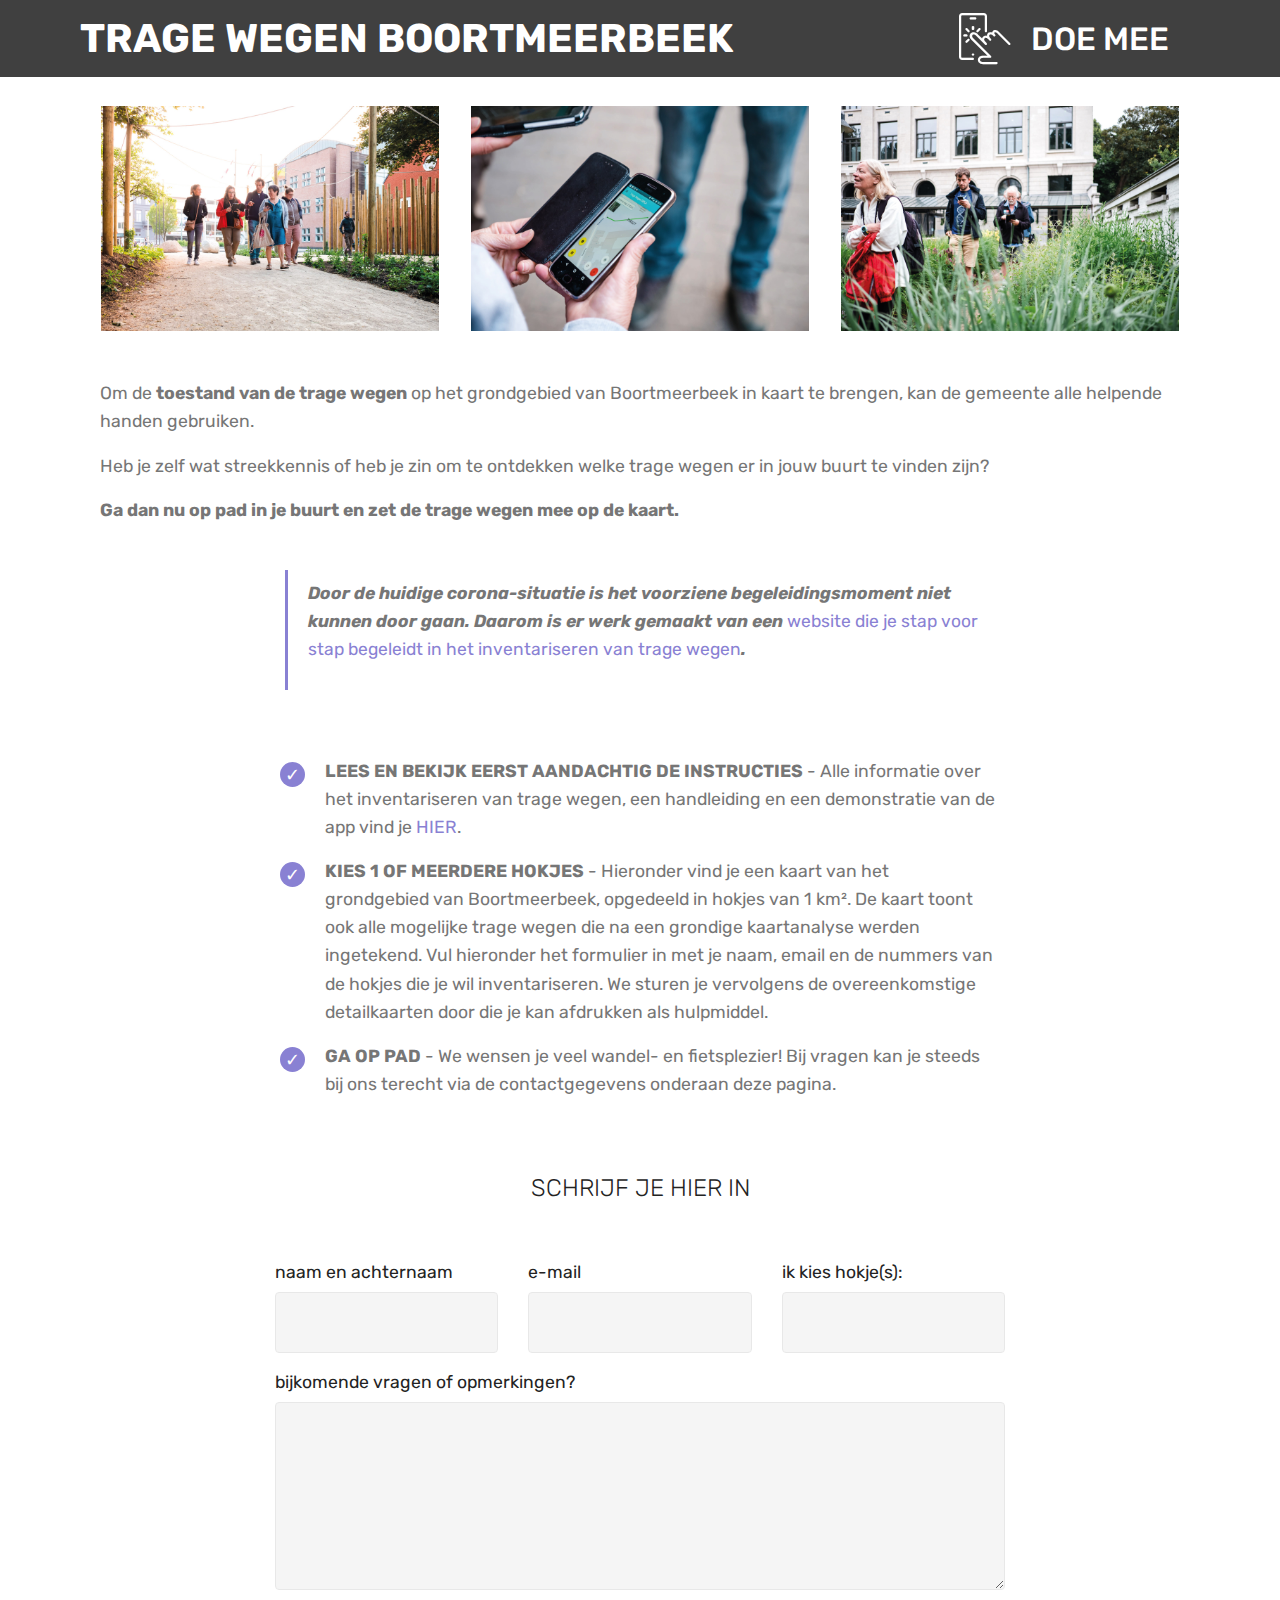
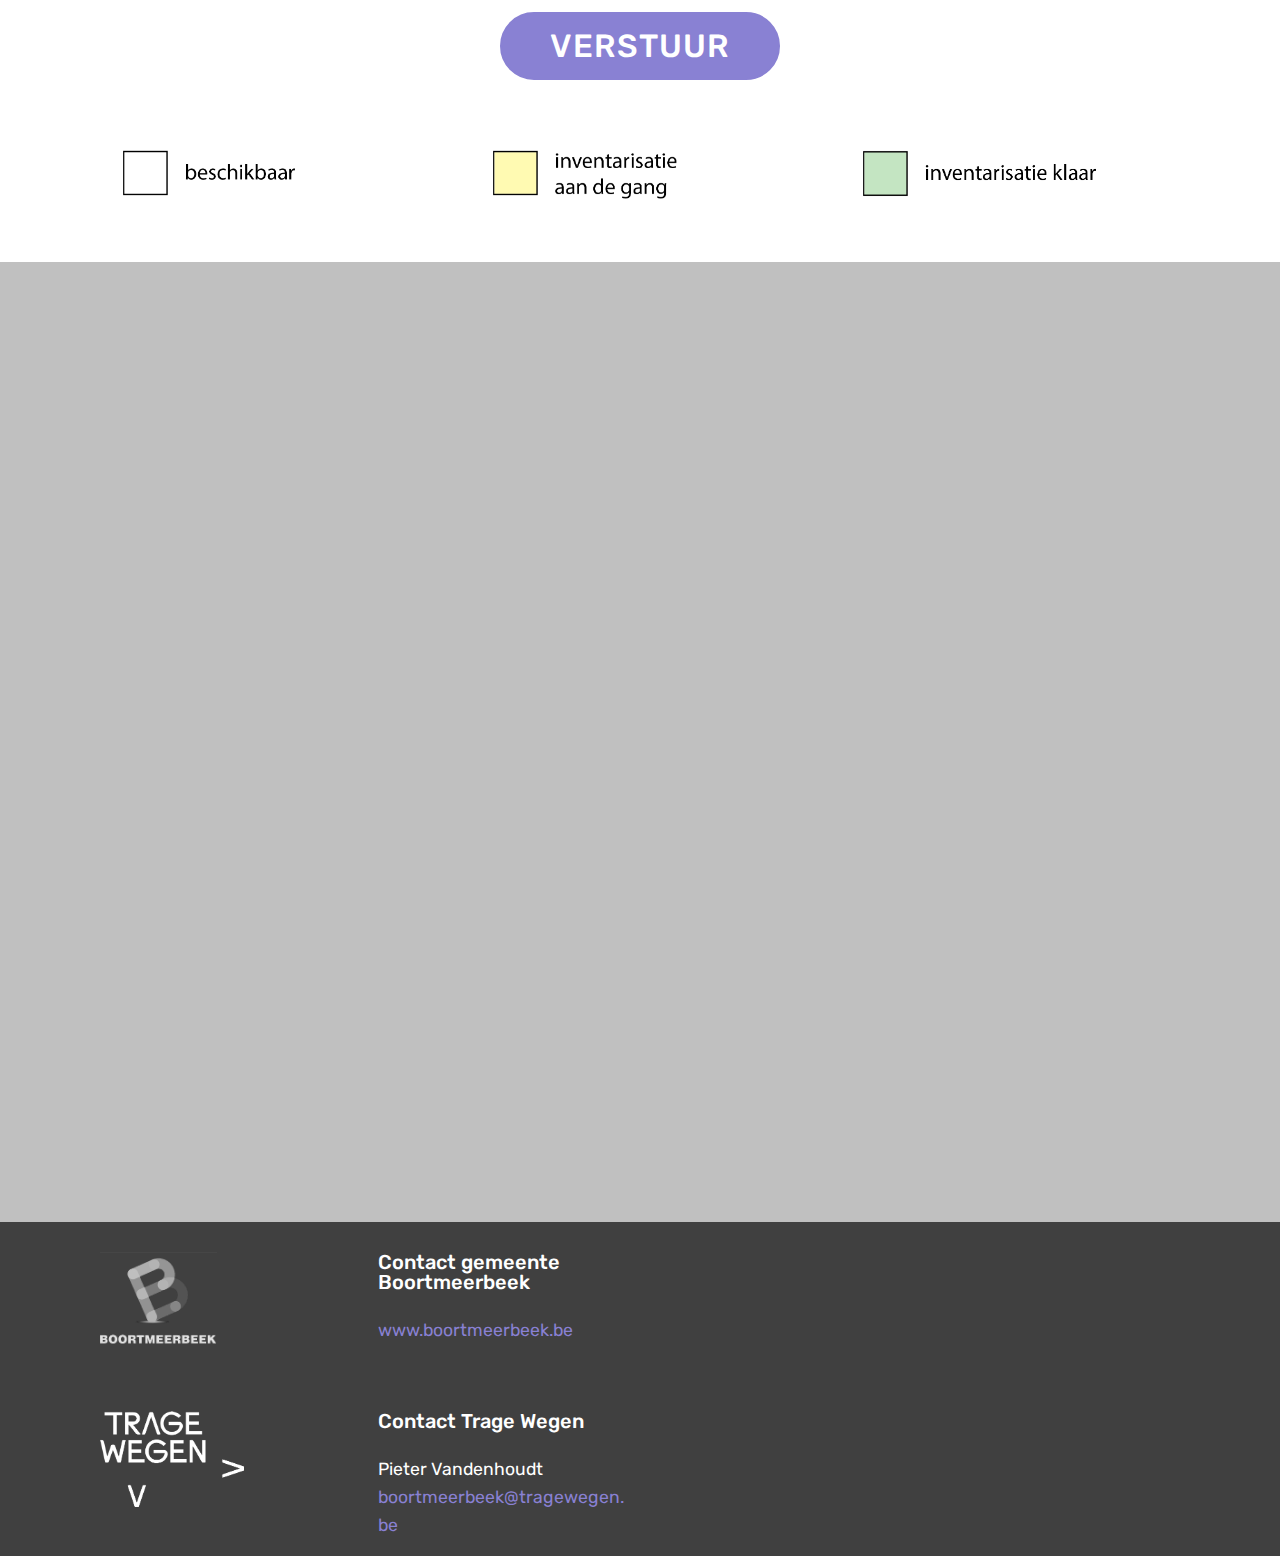
==== commit 0d5d900a: "update" ====
--- a/page1.html
+++ b/page1.html
@@ -25,56 +25,7 @@
   
 </head>
 <body>
-  <section class="features2 cid-rQmQMGRh2Z" id="features2-2z">
-
-    
-
-    
-    
-    <div class="container">
-        <div class="media-container-row">
-            <div class="card p-3 col-12 col-md-6 col-lg-4">
-                <div class="card-wrapper">
-                    <div class="card-img">
-                        <img src="assets/images/inv-1.jpg" alt="Mobirise" title="">
-                    </div>
-                    <div class="card-box">
-                        
-                        
-                    </div>
-                </div>
-            </div>
-
-            <div class="card p-3 col-12 col-md-6 col-lg-4">
-                <div class="card-wrapper">
-                    <div class="card-img">
-                        <img src="assets/images/inv-2.jpg" alt="Mobirise" title="">
-                    </div>
-                    <div class="card-box ">
-                        
-                        
-                    </div>
-                </div>
-            </div>
-
-            <div class="card p-3 col-12 col-md-6 col-lg-4">
-                <div class="card-wrapper">
-                    <div class="card-img">
-                        <img src="assets/images/inv-3.jpg" alt="Mobirise" title="">
-                    </div>
-                    <div class="card-box">
-                        
-                        
-                    </div>
-                </div>
-            </div>
-
-            
-        </div>
-    </div>
-</section>
-
-<section class="engine"><a href="https://mobirise.info/j">website templates</a></section><section class="menu cid-rQebA6QEnf" once="menu" id="menu1-1r">
+  <section class="menu cid-rQebA6QEnf" once="menu" id="menu1-1r">
 
     
 
@@ -101,13 +52,60 @@
                         DOE MEE</a>
                 </li>
                 <li class="nav-item">
-                    <a class="nav-link link text-white display-4" href="page2.html">
-                        <span class="mbri-search mbr-iconfont mbr-iconfont-btn"></span>
-                        KAART</a>
+                    <a class="nav-link link text-white display-4" href="page2.html"></a>
                 </li></ul>
             
         </div>
     </nav>
+</section>
+
+<section class="engine"><a href="https://mobirise.info/c">free site builder</a></section><section class="features2 cid-rQmQMGRh2Z" id="features2-2z">
+
+    
+
+    
+    
+    <div class="container">
+        <div class="media-container-row">
+            <div class="card p-3 col-12 col-md-6 col-lg-4">
+                <div class="card-wrapper">
+                    <div class="card-img">
+                        <img src="assets/images/inv-1.jpg" alt="Mobirise" title="">
+                    </div>
+                    <div class="card-box">
+                        
+                        
+                    </div>
+                </div>
+            </div>
+
+            <div class="card p-3 col-12 col-md-6 col-lg-4">
+                <div class="card-wrapper">
+                    <div class="card-img">
+                        <img src="assets/images/inv-2.jpg" alt="Mobirise" title="">
+                    </div>
+                    <div class="card-box ">
+                        
+                        
+                    </div>
+                </div>
+            </div>
+
+            <div class="card p-3 col-12 col-md-6 col-lg-4">
+                <div class="card-wrapper">
+                    <div class="card-img">
+                        <img src="assets/images/inv-3.jpg" alt="Mobirise" title="">
+                    </div>
+                    <div class="card-box">
+                        
+                        
+                    </div>
+                </div>
+            </div>
+
+            
+        </div>
+    </div>
 </section>
 
 <section class="mbr-section article content1 cid-rQebA9BE8m" id="content1-1u">
@@ -168,7 +166,7 @@
         <div class="row justify-content-center">
             <div class="media-container-column col-lg-8" data-form-type="formoid">
                 <!---Formbuilder Form--->
-                <form action="https://mobirise.com/" method="POST" class="mbr-form form-with-styler" data-form-title="Mobirise Form"><input type="hidden" name="email" data-form-email="true" value="gBbPu3yoeGA6CQp/4XtgOAZhURqAMSeiv9v/KtdL8yOyAGs6Kou5dPvh7ChEDzI88B8yMbSnkb+8fwBXwfEJRp8lezrUUHCYvBF7RvoNPHxf/smOfy0DufrpNPRnXV3v">
+                <form action="https://mobirise.com/" method="POST" class="mbr-form form-with-styler" data-form-title="Mobirise Form"><input type="hidden" name="email" data-form-email="true" value="OTrwq5FlIirsymt+EJCZ9+TtveoohX4V0PG6GvUKXgEMXRklh/IADtH5qCZ2art4jY6hkJkykIZKsX0wCHqKSdsdeUMNzHI1zYC2DxeIrCsDPCUMIu6a0rUmM7e5kaCu">
                     <div class="row">
                         <div hidden="hidden" data-form-alert="" class="alert alert-success col-12">Bedankt om het formulier in te vullen!
 U ontvangt binnenkort van ons een email om u op weg te zetten.</div>
--- a/assets/mobirise/css/mbr-additional.css
+++ b/assets/mobirise/css/mbr-additional.css
@@ -2054,152 +2054,93 @@
   padding-bottom: 60px;
   background-color: #ffffff;
 }
-.cid-rQdXCKAkHv {
-  padding-top: 0px;
+.cid-rVs4F4b88Z {
+  padding-top: 45px;
   padding-bottom: 0px;
-  background-color: #404040;
+  background-color: #2e2e2e;
 }
 @media (max-width: 767px) {
-  .cid-rQdXCKAkHv .content {
+  .cid-rVs4F4b88Z .content {
     text-align: center;
   }
-  .cid-rQdXCKAkHv .content > div:not(:last-child) {
+  .cid-rVs4F4b88Z .content > div:not(:last-child) {
     margin-bottom: 2rem;
   }
 }
-@media (max-width: 767px) {
-  .cid-rQdXCKAkHv .media-wrap {
-    margin-bottom: 1rem;
-  }
-}
-.cid-rQdXCKAkHv .media-wrap .mbr-iconfont-logo {
-  font-size: 7.5rem;
-  color: #f36;
-}
-.cid-rQdXCKAkHv .media-wrap img {
+.cid-rVs4F4b88Z .img-logo img {
   height: 6rem;
 }
-@media (max-width: 767px) {
-  .cid-rQdXCKAkHv .footer-lower .copyright {
-    margin-bottom: 1rem;
-    text-align: center;
-  }
-}
-.cid-rQdXCKAkHv .footer-lower hr {
-  margin: 1rem 0;
-  border-color: #fff;
-  opacity: .05;
-}
-.cid-rQdXCKAkHv .footer-lower .social-list {
+.cid-rVs4F4b88Z .form-group,
+.cid-rVs4F4b88Z .input-group-btn {
+  padding: 0;
+}
+.cid-rVs4F4b88Z .form-control {
+  font-size: .75rem;
+  text-align: center;
+  min-width: 150px;
+}
+.cid-rVs4F4b88Z .input-group-btn .btn {
+  padding: .75rem 1.5625rem !important;
+  margin-left: .625rem;
+  text-transform: none;
+  color: #fff;
+  text-align: center;
+}
+.cid-rVs4F4b88Z .social-list {
   padding-left: 0;
   margin-bottom: 0;
   list-style: none;
   display: flex;
   -webkit-flex-wrap: wrap;
   flex-wrap: wrap;
-  -webkit-justify-content: flex-end;
-  justify-content: flex-end;
-}
-.cid-rQdXCKAkHv .footer-lower .social-list .mbr-iconfont-social {
+}
+.cid-rVs4F4b88Z .social-list .mbr-iconfont-social {
   font-size: 1.3rem;
   color: #fff;
 }
-.cid-rQdXCKAkHv .footer-lower .social-list .soc-item {
+.cid-rVs4F4b88Z .social-list .soc-item {
   margin: 0 .5rem;
 }
-.cid-rQdXCKAkHv .footer-lower .social-list a {
+.cid-rVs4F4b88Z .social-list a {
   margin: 0;
   opacity: .5;
   -webkit-transition: .2s linear;
   transition: .2s linear;
 }
-.cid-rQdXCKAkHv .footer-lower .social-list a:hover {
+.cid-rVs4F4b88Z .social-list a:hover {
   opacity: 1;
 }
 @media (max-width: 767px) {
-  .cid-rQdXCKAkHv .footer-lower .social-list {
+  .cid-rVs4F4b88Z .social-list {
     -webkit-justify-content: center;
     justify-content: center;
   }
 }
-.cid-rQdXCKAkHv P {
-  text-align: left;
-  color: #ffffff;
-}
-.cid-rQdXCKAkHv H5 {
-  color: #efefef;
-}
-.cid-rQe4lO1r5C {
-  padding-top: 30px;
-  padding-bottom: 0px;
-  background-color: #404040;
-}
 @media (max-width: 767px) {
-  .cid-rQe4lO1r5C .content {
-    text-align: center;
-  }
-  .cid-rQe4lO1r5C .content > div:not(:last-child) {
-    margin-bottom: 2rem;
-  }
-}
-@media (max-width: 767px) {
-  .cid-rQe4lO1r5C .media-wrap {
-    margin-bottom: 1rem;
-  }
-}
-.cid-rQe4lO1r5C .media-wrap .mbr-iconfont-logo {
-  font-size: 7.5rem;
-  color: #f36;
-}
-.cid-rQe4lO1r5C .media-wrap img {
-  height: 6rem;
-}
-@media (max-width: 767px) {
-  .cid-rQe4lO1r5C .footer-lower .copyright {
+  .cid-rVs4F4b88Z .footer-lower .copyright {
     margin-bottom: 1rem;
     text-align: center;
   }
 }
-.cid-rQe4lO1r5C .footer-lower hr {
+.cid-rVs4F4b88Z .footer-lower hr {
   margin: 1rem 0;
   border-color: #fff;
   opacity: .05;
 }
-.cid-rQe4lO1r5C .footer-lower .social-list {
-  padding-left: 0;
-  margin-bottom: 0;
-  list-style: none;
-  display: flex;
-  -webkit-flex-wrap: wrap;
-  flex-wrap: wrap;
-  -webkit-justify-content: flex-end;
-  justify-content: flex-end;
-}
-.cid-rQe4lO1r5C .footer-lower .social-list .mbr-iconfont-social {
-  font-size: 1.3rem;
-  color: #fff;
-}
-.cid-rQe4lO1r5C .footer-lower .social-list .soc-item {
-  margin: 0 .5rem;
-}
-.cid-rQe4lO1r5C .footer-lower .social-list a {
+.cid-rVs4F4b88Z .form-group {
   margin: 0;
-  opacity: .5;
-  -webkit-transition: .2s linear;
-  transition: .2s linear;
-}
-.cid-rQe4lO1r5C .footer-lower .social-list a:hover {
-  opacity: 1;
 }
 @media (max-width: 767px) {
-  .cid-rQe4lO1r5C .footer-lower .social-list {
-    -webkit-justify-content: center;
-    justify-content: center;
-  }
-}
-.cid-rQe4lO1r5C H5 {
-  color: #efefef;
-}
-.cid-rQe4lO1r5C P {
-  color: #efefef;
-}
+  .cid-rVs4F4b88Z .foot-logo {
+    text-align: center !important;
+  }
+  .cid-rVs4F4b88Z .foot-title {
+    text-align: center !important;
+  }
+  .cid-rVs4F4b88Z .mbr-text {
+    text-align: center !important;
+  }
+  .cid-rVs4F4b88Z .form-group {
+    margin: 0;
+  }
+}
--- a/assets/mobirise/css/mbr-additional.css
+++ b/assets/mobirise/css/mbr-additional.css
@@ -2054,152 +2054,93 @@
   padding-bottom: 60px;
   background-color: #ffffff;
 }
-.cid-rQdXCKAkHv {
-  padding-top: 0px;
+.cid-rVs4F4b88Z {
+  padding-top: 45px;
   padding-bottom: 0px;
-  background-color: #404040;
+  background-color: #2e2e2e;
 }
 @media (max-width: 767px) {
-  .cid-rQdXCKAkHv .content {
+  .cid-rVs4F4b88Z .content {
     text-align: center;
   }
-  .cid-rQdXCKAkHv .content > div:not(:last-child) {
+  .cid-rVs4F4b88Z .content > div:not(:last-child) {
     margin-bottom: 2rem;
   }
 }
-@media (max-width: 767px) {
-  .cid-rQdXCKAkHv .media-wrap {
-    margin-bottom: 1rem;
-  }
-}
-.cid-rQdXCKAkHv .media-wrap .mbr-iconfont-logo {
-  font-size: 7.5rem;
-  color: #f36;
-}
-.cid-rQdXCKAkHv .media-wrap img {
+.cid-rVs4F4b88Z .img-logo img {
   height: 6rem;
 }
-@media (max-width: 767px) {
-  .cid-rQdXCKAkHv .footer-lower .copyright {
-    margin-bottom: 1rem;
-    text-align: center;
-  }
-}
-.cid-rQdXCKAkHv .footer-lower hr {
-  margin: 1rem 0;
-  border-color: #fff;
-  opacity: .05;
-}
-.cid-rQdXCKAkHv .footer-lower .social-list {
+.cid-rVs4F4b88Z .form-group,
+.cid-rVs4F4b88Z .input-group-btn {
+  padding: 0;
+}
+.cid-rVs4F4b88Z .form-control {
+  font-size: .75rem;
+  text-align: center;
+  min-width: 150px;
+}
+.cid-rVs4F4b88Z .input-group-btn .btn {
+  padding: .75rem 1.5625rem !important;
+  margin-left: .625rem;
+  text-transform: none;
+  color: #fff;
+  text-align: center;
+}
+.cid-rVs4F4b88Z .social-list {
   padding-left: 0;
   margin-bottom: 0;
   list-style: none;
   display: flex;
   -webkit-flex-wrap: wrap;
   flex-wrap: wrap;
-  -webkit-justify-content: flex-end;
-  justify-content: flex-end;
-}
-.cid-rQdXCKAkHv .footer-lower .social-list .mbr-iconfont-social {
+}
+.cid-rVs4F4b88Z .social-list .mbr-iconfont-social {
   font-size: 1.3rem;
   color: #fff;
 }
-.cid-rQdXCKAkHv .footer-lower .social-list .soc-item {
+.cid-rVs4F4b88Z .social-list .soc-item {
   margin: 0 .5rem;
 }
-.cid-rQdXCKAkHv .footer-lower .social-list a {
+.cid-rVs4F4b88Z .social-list a {
   margin: 0;
   opacity: .5;
   -webkit-transition: .2s linear;
   transition: .2s linear;
 }
-.cid-rQdXCKAkHv .footer-lower .social-list a:hover {
+.cid-rVs4F4b88Z .social-list a:hover {
   opacity: 1;
 }
 @media (max-width: 767px) {
-  .cid-rQdXCKAkHv .footer-lower .social-list {
+  .cid-rVs4F4b88Z .social-list {
     -webkit-justify-content: center;
     justify-content: center;
   }
 }
-.cid-rQdXCKAkHv P {
-  text-align: left;
-  color: #ffffff;
-}
-.cid-rQdXCKAkHv H5 {
-  color: #efefef;
-}
-.cid-rQe4lO1r5C {
-  padding-top: 30px;
-  padding-bottom: 0px;
-  background-color: #404040;
-}
 @media (max-width: 767px) {
-  .cid-rQe4lO1r5C .content {
-    text-align: center;
-  }
-  .cid-rQe4lO1r5C .content > div:not(:last-child) {
-    margin-bottom: 2rem;
-  }
-}
-@media (max-width: 767px) {
-  .cid-rQe4lO1r5C .media-wrap {
-    margin-bottom: 1rem;
-  }
-}
-.cid-rQe4lO1r5C .media-wrap .mbr-iconfont-logo {
-  font-size: 7.5rem;
-  color: #f36;
-}
-.cid-rQe4lO1r5C .media-wrap img {
-  height: 6rem;
-}
-@media (max-width: 767px) {
-  .cid-rQe4lO1r5C .footer-lower .copyright {
+  .cid-rVs4F4b88Z .footer-lower .copyright {
     margin-bottom: 1rem;
     text-align: center;
   }
 }
-.cid-rQe4lO1r5C .footer-lower hr {
+.cid-rVs4F4b88Z .footer-lower hr {
   margin: 1rem 0;
   border-color: #fff;
   opacity: .05;
 }
-.cid-rQe4lO1r5C .footer-lower .social-list {
-  padding-left: 0;
-  margin-bottom: 0;
-  list-style: none;
-  display: flex;
-  -webkit-flex-wrap: wrap;
-  flex-wrap: wrap;
-  -webkit-justify-content: flex-end;
-  justify-content: flex-end;
-}
-.cid-rQe4lO1r5C .footer-lower .social-list .mbr-iconfont-social {
-  font-size: 1.3rem;
-  color: #fff;
-}
-.cid-rQe4lO1r5C .footer-lower .social-list .soc-item {
-  margin: 0 .5rem;
-}
-.cid-rQe4lO1r5C .footer-lower .social-list a {
+.cid-rVs4F4b88Z .form-group {
   margin: 0;
-  opacity: .5;
-  -webkit-transition: .2s linear;
-  transition: .2s linear;
-}
-.cid-rQe4lO1r5C .footer-lower .social-list a:hover {
-  opacity: 1;
 }
 @media (max-width: 767px) {
-  .cid-rQe4lO1r5C .footer-lower .social-list {
-    -webkit-justify-content: center;
-    justify-content: center;
-  }
-}
-.cid-rQe4lO1r5C H5 {
-  color: #efefef;
-}
-.cid-rQe4lO1r5C P {
-  color: #efefef;
-}
+  .cid-rVs4F4b88Z .foot-logo {
+    text-align: center !important;
+  }
+  .cid-rVs4F4b88Z .foot-title {
+    text-align: center !important;
+  }
+  .cid-rVs4F4b88Z .mbr-text {
+    text-align: center !important;
+  }
+  .cid-rVs4F4b88Z .form-group {
+    margin: 0;
+  }
+}
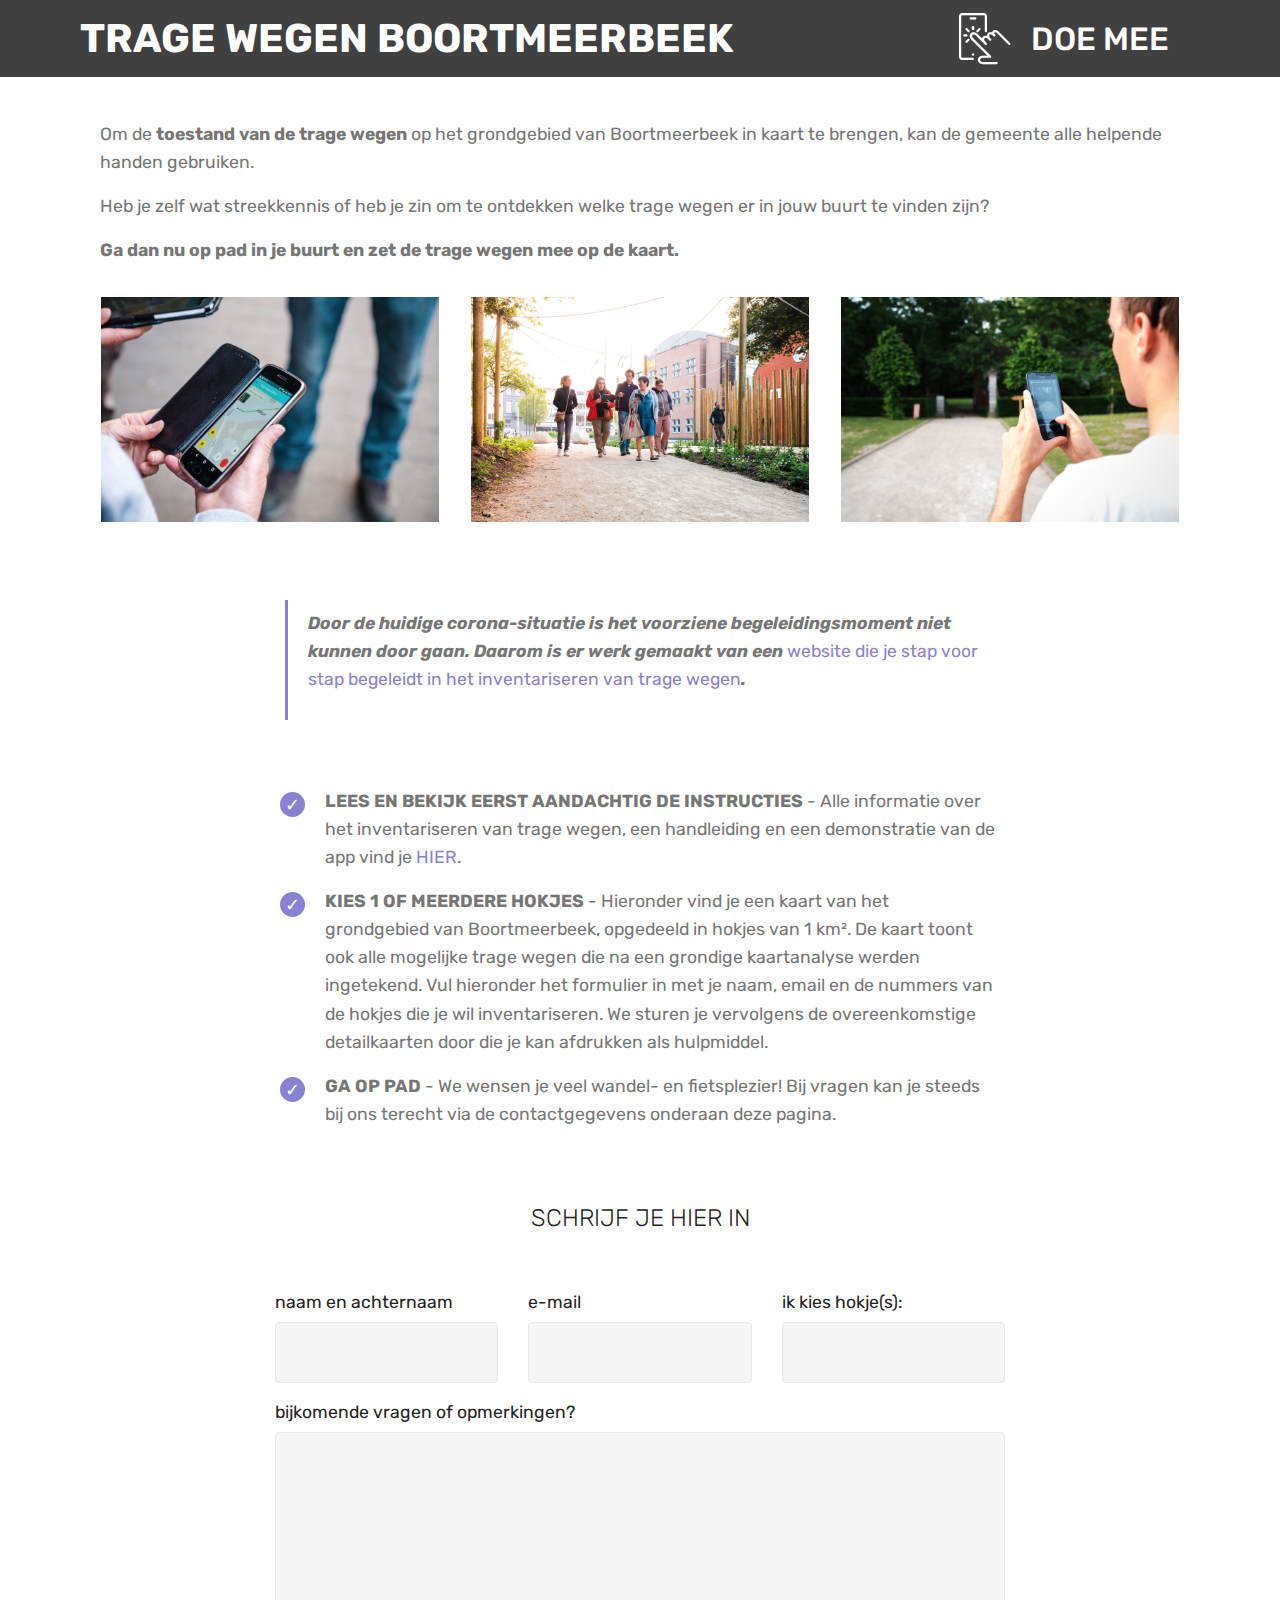
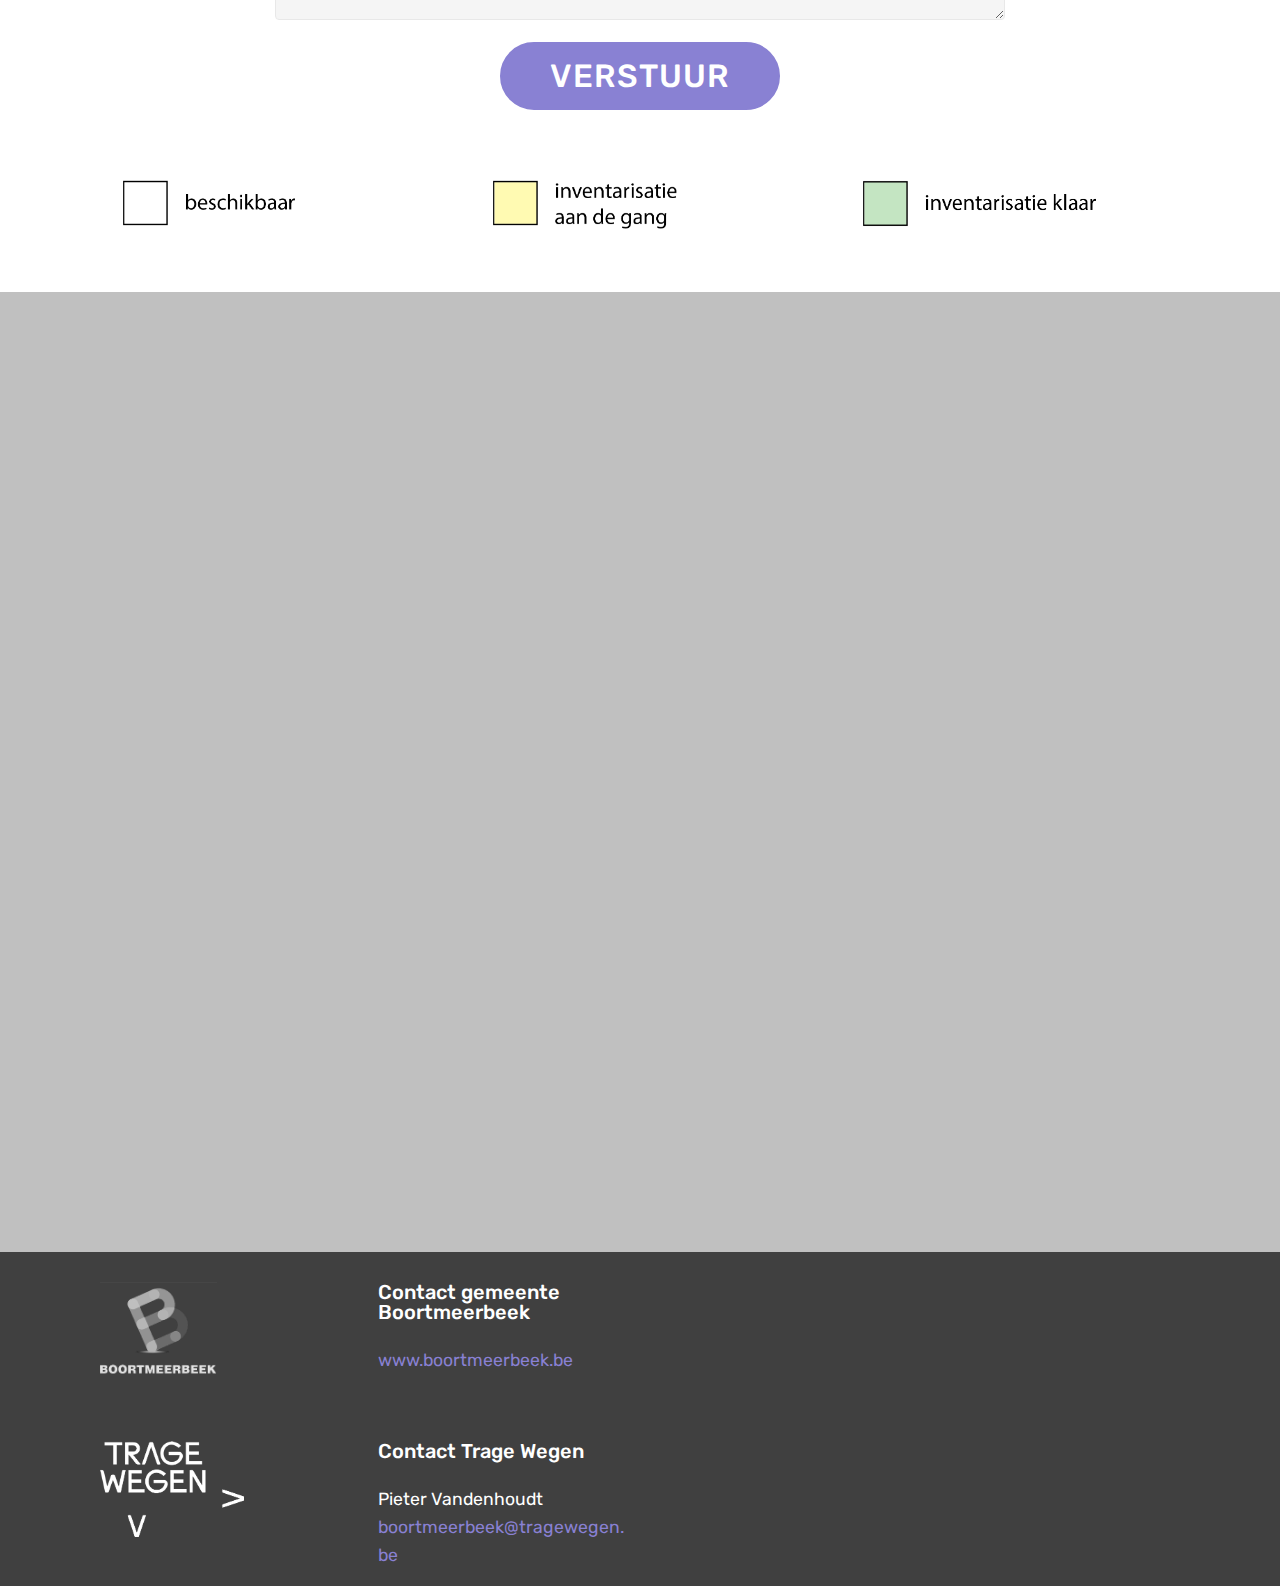
==== commit 63709b2f: "update" ====
--- a/page1.html
+++ b/page1.html
@@ -59,19 +59,54 @@
     </nav>
 </section>
 
-<section class="engine"><a href="https://mobirise.info/c">free site builder</a></section><section class="features2 cid-rQmQMGRh2Z" id="features2-2z">
-
-    
-
-    
-    
-    <div class="container">
-        <div class="media-container-row">
+<section class="engine"><a href="https://mobirise.info/d">free website maker</a></section><section class="mbr-section article content1 cid-rQebA9BE8m" id="content1-1u">
+    
+     
+
+    <div class="container">
+        <div class="media-container-row">
+            <div class="mbr-text col-12 mbr-fonts-style display-7 col-md-12"><p><span style="font-size: 1.1rem;">Om de&nbsp;<strong>toestand van de trage wegen</strong> op het grondgebied van Boortmeerbeek in kaart te brengen, kan de gemeente alle helpende handen gebruiken. </span></p><p><span style="font-size: 1.1rem;">Heb je zelf wat streekkennis of heb je zin om te ontdekken welke trage wegen er in jouw buurt te vinden zijn? </span></p><p><span style="font-size: 1.1rem;"><strong>Ga dan nu op pad in je buurt en zet de trage wegen mee op de kaart.</strong></span></p></div>
+        </div>
+    </div>
+</section>
+
+<section class="features2 cid-rQmQMGRh2Z" id="features2-2z">
+
+    
+
+    
+    
+    <div class="container">
+        <div class="media-container-row">
+            <div class="card p-3 col-12 col-md-6 col-lg-4">
+                <div class="card-wrapper">
+                    <div class="card-img">
+                        <img src="assets/images/inv-2.jpg" alt="Mobirise" title="">
+                    </div>
+                    <div class="card-box">
+                        
+                        
+                    </div>
+                </div>
+            </div>
+
             <div class="card p-3 col-12 col-md-6 col-lg-4">
                 <div class="card-wrapper">
                     <div class="card-img">
                         <img src="assets/images/inv-1.jpg" alt="Mobirise" title="">
                     </div>
+                    <div class="card-box ">
+                        
+                        
+                    </div>
+                </div>
+            </div>
+
+            <div class="card p-3 col-12 col-md-6 col-lg-4">
+                <div class="card-wrapper">
+                    <div class="card-img">
+                        <img src="assets/images/pvdh-20180528-004dscf5300.jpg" alt="Mobirise" title="">
+                    </div>
                     <div class="card-box">
                         
                         
@@ -79,42 +114,7 @@
                 </div>
             </div>
 
-            <div class="card p-3 col-12 col-md-6 col-lg-4">
-                <div class="card-wrapper">
-                    <div class="card-img">
-                        <img src="assets/images/inv-2.jpg" alt="Mobirise" title="">
-                    </div>
-                    <div class="card-box ">
-                        
-                        
-                    </div>
-                </div>
-            </div>
-
-            <div class="card p-3 col-12 col-md-6 col-lg-4">
-                <div class="card-wrapper">
-                    <div class="card-img">
-                        <img src="assets/images/inv-3.jpg" alt="Mobirise" title="">
-                    </div>
-                    <div class="card-box">
-                        
-                        
-                    </div>
-                </div>
-            </div>
-
             
-        </div>
-    </div>
-</section>
-
-<section class="mbr-section article content1 cid-rQebA9BE8m" id="content1-1u">
-    
-     
-
-    <div class="container">
-        <div class="media-container-row">
-            <div class="mbr-text col-12 mbr-fonts-style display-7 col-md-12"><p><span style="font-size: 1.1rem;">Om de&nbsp;<strong>toestand van de trage wegen</strong> op het grondgebied van Boortmeerbeek in kaart te brengen, kan de gemeente alle helpende handen gebruiken. </span></p><p><span style="font-size: 1.1rem;">Heb je zelf wat streekkennis of heb je zin om te ontdekken welke trage wegen er in jouw buurt te vinden zijn? </span></p><p><span style="font-size: 1.1rem;"><strong>Ga dan nu op pad in je buurt en zet de trage wegen mee op de kaart.</strong></span></p></div>
         </div>
     </div>
 </section>
@@ -166,7 +166,7 @@
         <div class="row justify-content-center">
             <div class="media-container-column col-lg-8" data-form-type="formoid">
                 <!---Formbuilder Form--->
-                <form action="https://mobirise.com/" method="POST" class="mbr-form form-with-styler" data-form-title="Mobirise Form"><input type="hidden" name="email" data-form-email="true" value="OTrwq5FlIirsymt+EJCZ9+TtveoohX4V0PG6GvUKXgEMXRklh/IADtH5qCZ2art4jY6hkJkykIZKsX0wCHqKSdsdeUMNzHI1zYC2DxeIrCsDPCUMIu6a0rUmM7e5kaCu">
+                <form action="https://mobirise.com/" method="POST" class="mbr-form form-with-styler" data-form-title="Mobirise Form"><input type="hidden" name="email" data-form-email="true" value="mfX68W5hfMSLzvnP4cBGL2EarPob/k79YpxBpXQdZB42WCOcPPiylc9+y5suyU0PcvyLTE77xkywCx9o5SmTLFhC7MVDO7OFgCDIcvmudwKAkmbLD+8zcG59Xt6HW9XS">
                     <div class="row">
                         <div hidden="hidden" data-form-alert="" class="alert alert-success col-12">Bedankt om het formulier in te vullen!
 U ontvangt binnenkort van ons een email om u op weg te zetten.</div>
--- a/assets/mobirise/css/mbr-additional.css
+++ b/assets/mobirise/css/mbr-additional.css
@@ -710,8 +710,23 @@
 section.lazy-placeholder:after {
   opacity: 0.3;
 }
+.cid-rQebA9BE8m {
+  padding-top: 120px;
+  padding-bottom: 0px;
+  background-color: #ffffff;
+}
+.cid-rQebA9BE8m .mbr-text,
+.cid-rQebA9BE8m blockquote {
+  color: #767676;
+}
+.cid-rQebA9BE8m .mbr-text P {
+  text-align: left;
+}
+.cid-rQebA9BE8m .mbr-text {
+  color: #767676;
+}
 .cid-rQmQMGRh2Z {
-  padding-top: 90px;
+  padding-top: 0px;
   padding-bottom: 0px;
   background-color: #ffffff;
 }
@@ -1131,21 +1146,6 @@
 .cid-rQebA6QEnf .nav-link:hover,
 .cid-rQebA6QEnf .dropdown-item:hover {
   color: #9199cd !important;
-}
-.cid-rQebA9BE8m {
-  padding-top: 0px;
-  padding-bottom: 0px;
-  background-color: #ffffff;
-}
-.cid-rQebA9BE8m .mbr-text,
-.cid-rQebA9BE8m blockquote {
-  color: #767676;
-}
-.cid-rQebA9BE8m .mbr-text P {
-  text-align: left;
-}
-.cid-rQebA9BE8m .mbr-text {
-  color: #767676;
 }
 .cid-rQhwzvNdqP {
   padding-top: 30px;
--- a/assets/mobirise/css/mbr-additional.css
+++ b/assets/mobirise/css/mbr-additional.css
@@ -710,8 +710,23 @@
 section.lazy-placeholder:after {
   opacity: 0.3;
 }
+.cid-rQebA9BE8m {
+  padding-top: 120px;
+  padding-bottom: 0px;
+  background-color: #ffffff;
+}
+.cid-rQebA9BE8m .mbr-text,
+.cid-rQebA9BE8m blockquote {
+  color: #767676;
+}
+.cid-rQebA9BE8m .mbr-text P {
+  text-align: left;
+}
+.cid-rQebA9BE8m .mbr-text {
+  color: #767676;
+}
 .cid-rQmQMGRh2Z {
-  padding-top: 90px;
+  padding-top: 0px;
   padding-bottom: 0px;
   background-color: #ffffff;
 }
@@ -1131,21 +1146,6 @@
 .cid-rQebA6QEnf .nav-link:hover,
 .cid-rQebA6QEnf .dropdown-item:hover {
   color: #9199cd !important;
-}
-.cid-rQebA9BE8m {
-  padding-top: 0px;
-  padding-bottom: 0px;
-  background-color: #ffffff;
-}
-.cid-rQebA9BE8m .mbr-text,
-.cid-rQebA9BE8m blockquote {
-  color: #767676;
-}
-.cid-rQebA9BE8m .mbr-text P {
-  text-align: left;
-}
-.cid-rQebA9BE8m .mbr-text {
-  color: #767676;
 }
 .cid-rQhwzvNdqP {
   padding-top: 30px;
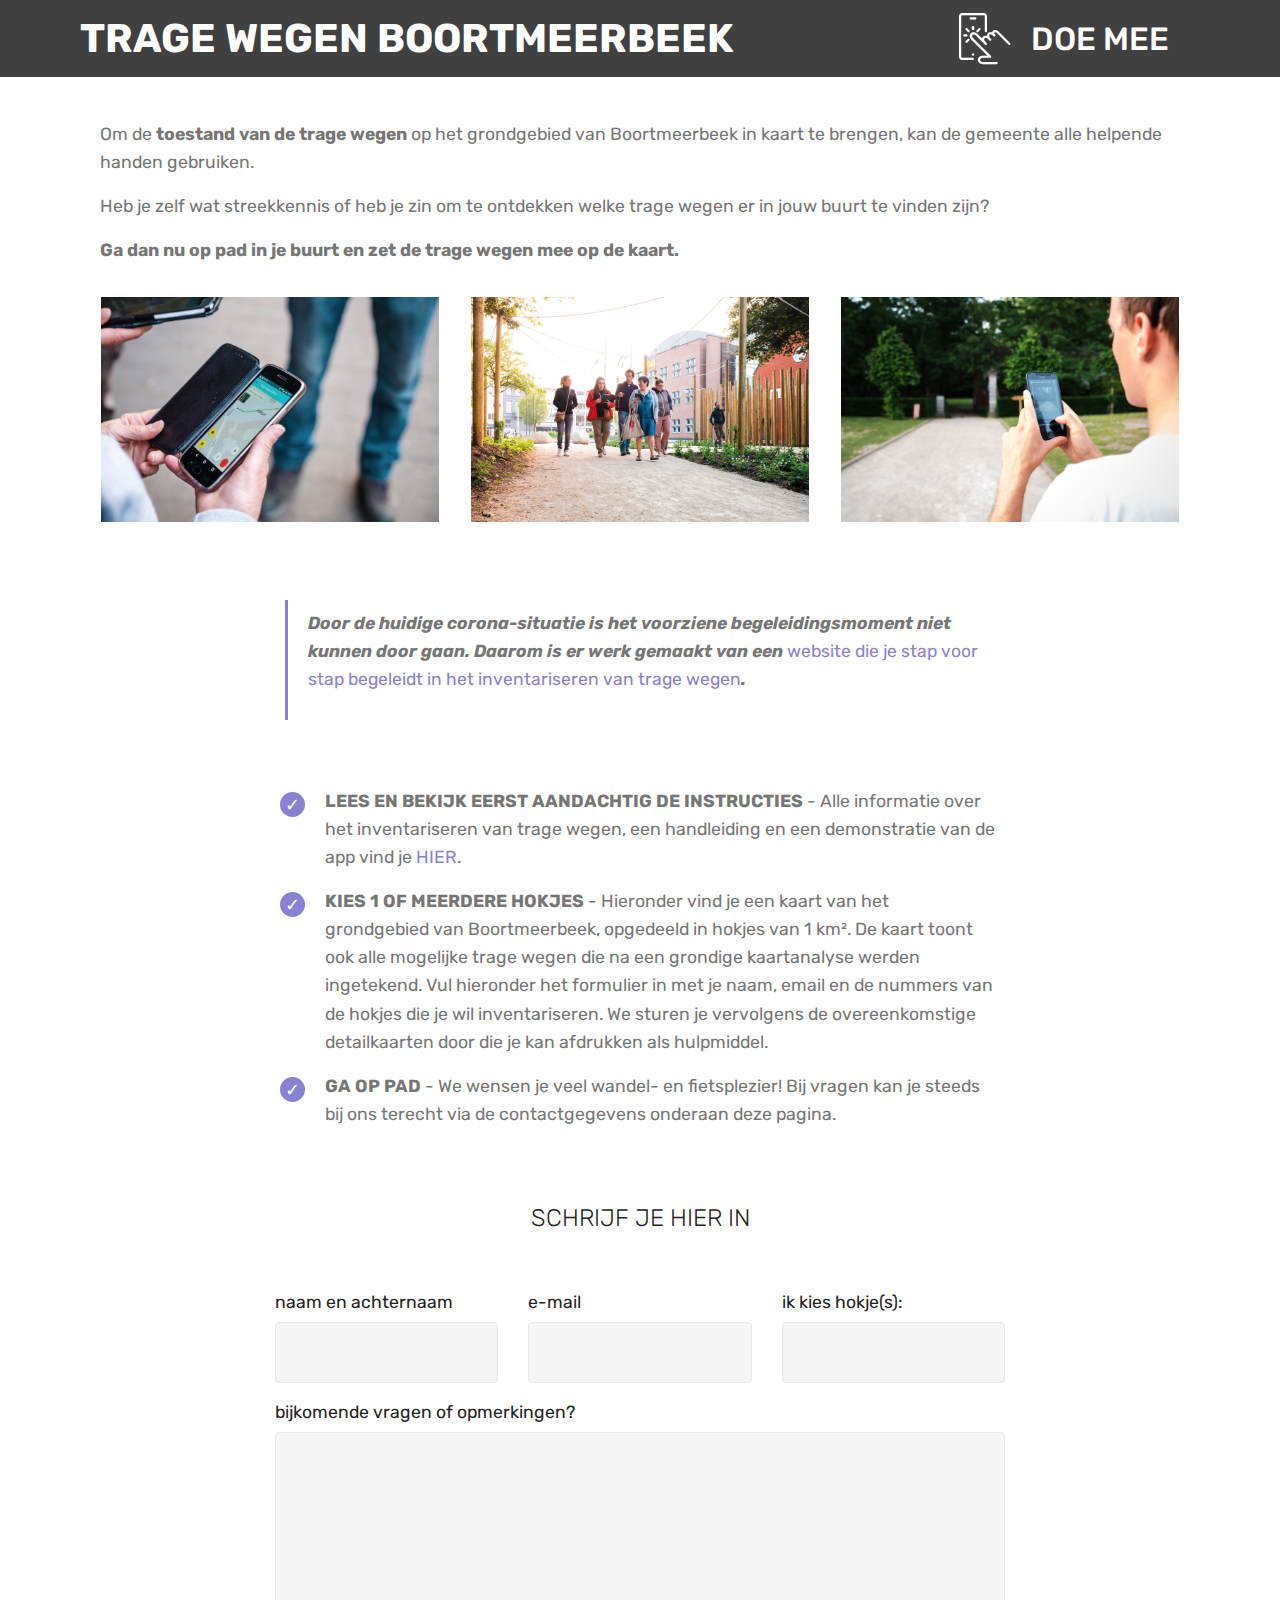
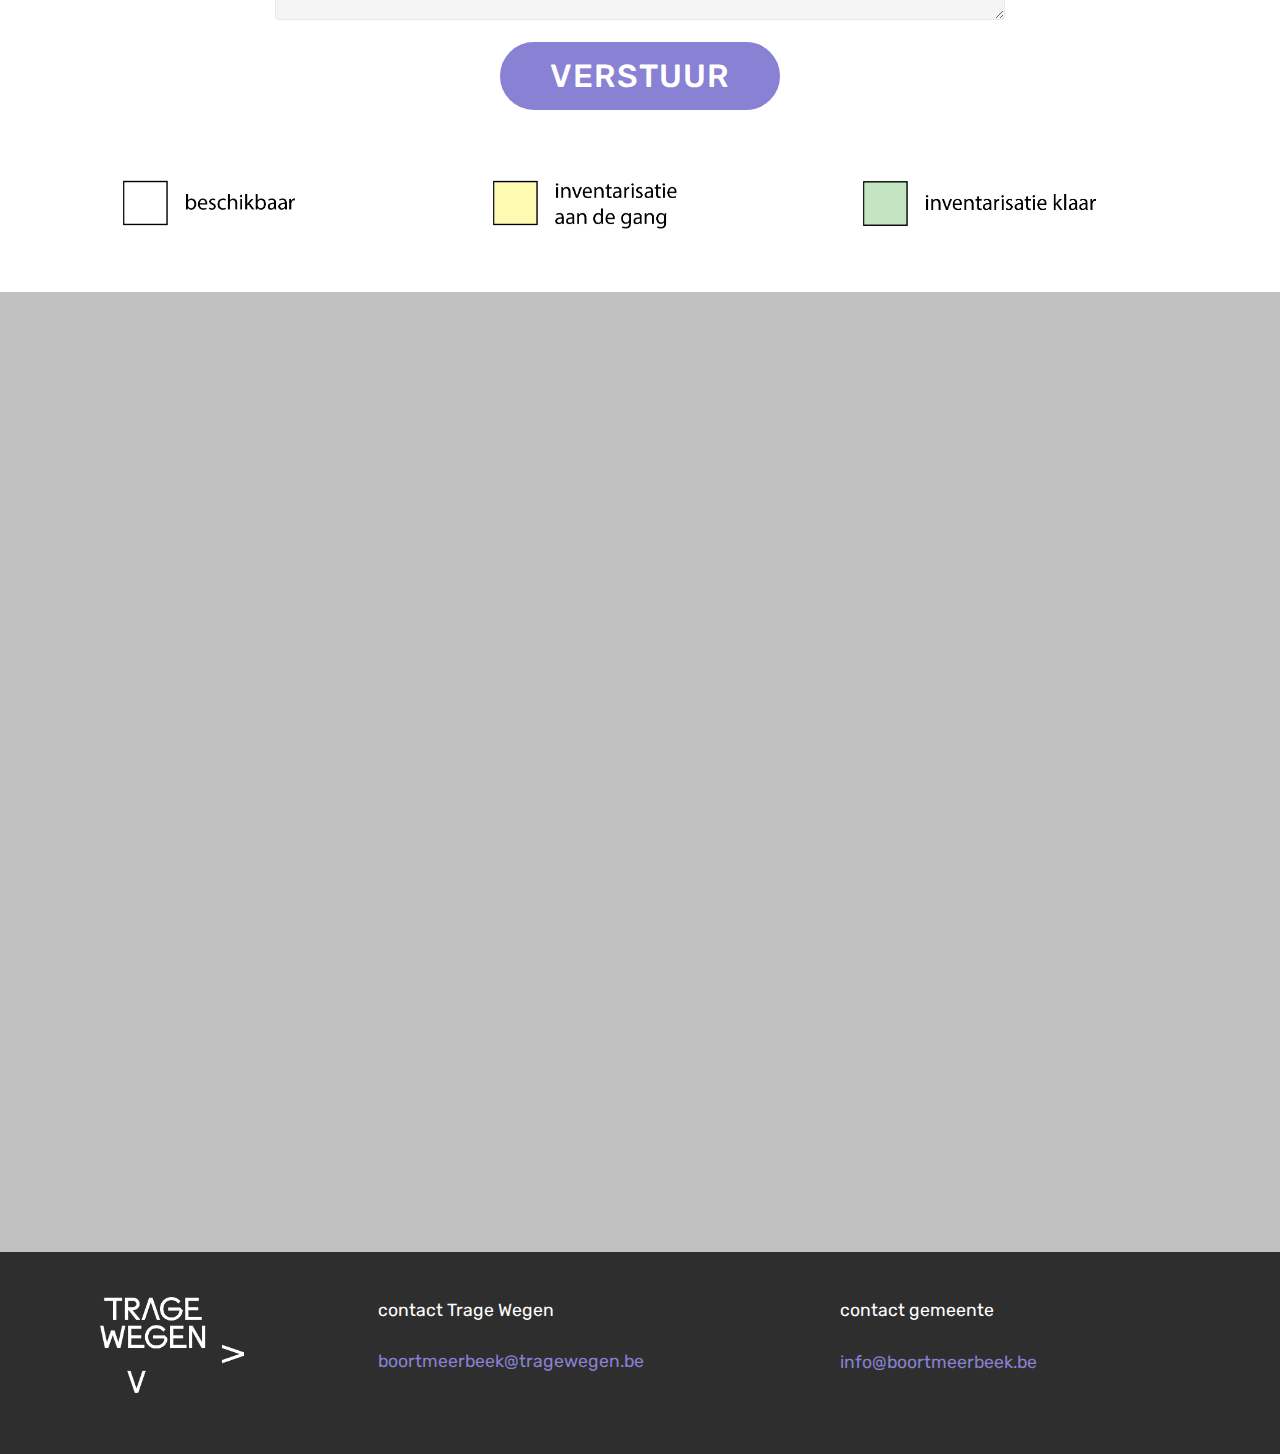
==== commit 2433a4e4: "update" ====
--- a/page1.html
+++ b/page1.html
@@ -59,7 +59,7 @@
     </nav>
 </section>
 
-<section class="engine"><a href="https://mobirise.info/d">free website maker</a></section><section class="mbr-section article content1 cid-rQebA9BE8m" id="content1-1u">
+<section class="engine"><a href="https://mobirise.info/d">free web maker</a></section><section class="mbr-section article content1 cid-rQebA9BE8m" id="content1-1u">
     
      
 
@@ -166,7 +166,7 @@
         <div class="row justify-content-center">
             <div class="media-container-column col-lg-8" data-form-type="formoid">
                 <!---Formbuilder Form--->
-                <form action="https://mobirise.com/" method="POST" class="mbr-form form-with-styler" data-form-title="Mobirise Form"><input type="hidden" name="email" data-form-email="true" value="mfX68W5hfMSLzvnP4cBGL2EarPob/k79YpxBpXQdZB42WCOcPPiylc9+y5suyU0PcvyLTE77xkywCx9o5SmTLFhC7MVDO7OFgCDIcvmudwKAkmbLD+8zcG59Xt6HW9XS">
+                <form action="https://mobirise.com/" method="POST" class="mbr-form form-with-styler" data-form-title="Mobirise Form"><input type="hidden" name="email" data-form-email="true" value="a1QO9biE9jWK4F2szVJJpQXhUiN5lCSEJ1NgTVqn7Rlyigjy91VPKef1EWi6Ji6PDGD4ieJNn74smLFjJengp6qYeCRkQhKPYwxgNsZp2tH3bhSKO20/VpXcb6rLAM4I">
                     <div class="row">
                         <div hidden="hidden" data-form-alert="" class="alert alert-success col-12">Bedankt om het formulier in te vullen!
 U ontvangt binnenkort van ons een email om u op weg te zetten.</div>
@@ -260,64 +260,35 @@
     </div>
 </section>
 
-<section class="cid-rQebAdBGIQ" id="footer1-1y">
-
-    
-
-    
-
-    <div class="container">
-        <div class="media-container-row content text-white">
-            <div class="col-12 col-md-3">
-                <div class="media-wrap">
-                    <a href="https://www.hasselt.be">
-                        <img src="assets/images/logobmb.png" alt="Mobirise" title="">
+<section class="footer4 cid-rVscFBgtU5" id="footer4-3b">
+
+    
+
+    
+
+    <div class="container">
+        <div class="media-container-row content mbr-white">
+            <div class="col-md-3 col-sm-4">
+                <div class="mb-3 img-logo">
+                    <a href="https://mobirise.co/">
+                        <img src="assets/images/logo-klein-wit.png" alt="Mobirise" title="">
                     </a>
                 </div>
-            </div>
-            <div class="col-12 col-md-3 mbr-fonts-style display-7">
-                <h5 class="pb-3">Contact gemeente Boortmeerbeek</h5>
-                <p class="mbr-text"><a href="http://www.boortmeerbeek.be" target="_blank">www.boortmeerbeek.be</a>&nbsp;<br><br></p>
-            </div>
-            <div class="col-12 col-md-3 mbr-fonts-style display-7">
-                <h5 class="pb-3">&nbsp;</h5>
-                <p class="mbr-text"><br><br><br></p>
-            </div>
-            <div class="col-12 col-md-3 mbr-fonts-style display-7">
-                <h5 class="pb-3"></h5>
-                <p class="mbr-text"><br><br><br></p>
-            </div>
-        </div>
-        
-    </div>
-</section>
-
-<section class="cid-rQebAen0j0" id="footer1-1z">
-
-    
-
-    
-
-    <div class="container">
-        <div class="media-container-row content text-white">
-            <div class="col-12 col-md-3">
-                <div class="media-wrap">
-                    <a href="https://www.tragewegen.be" target="_blank">
-                        <img src="assets/images/logometpijltjes-wit-1.png" alt="Mobirise" title="">
-                    </a>
-                </div>
-            </div>
-            <div class="col-12 col-md-3 mbr-fonts-style display-7">
-                <h5 class="pb-3">Contact Trage Wegen</h5>
-                <p class="mbr-text">Pieter Vandenhoudt<br><a href="mailto:boortmeerbeek@tragewegen.be">boortmeerbeek@tragewegen.be</a><br></p>
-            </div>
-            <div class="col-12 col-md-3 mbr-fonts-style display-7">
-                <h5 class="pb-3">&nbsp;</h5>
-                <p class="mbr-text"><br><br></p>
-            </div>
-            <div class="col-12 col-md-3 mbr-fonts-style display-7">
-                <h5 class="pb-3"></h5>
-                <p class="mbr-text"><br><br><br></p>
+                <p class="mb-3 mbr-fonts-style foot-title display-7"></p>
+                <p class="mbr-text mbr-fonts-style mbr-links-column display-7"></p>
+            </div>
+            <div class="col-md-4 col-sm-8">
+                <p class="mb-4 foot-title mbr-fonts-style display-7">
+                    contact Trage Wegen</p>
+                <p class="mbr-text mbr-fonts-style foot-text display-7"><a href="mailto:boortmeerbeek@tragewegen.be">boortmeerbeek@tragewegen.be</a></p>
+            </div>
+            <div class="col-md-4 offset-md-1 col-sm-12">
+                
+                
+                
+                <p class="mb-4 mbr-fonts-style foot-title display-7">
+                    contact gemeente<br><br><a href="mailto:info@boortmeerbeek.be">info@boortmeerbeek.be</a></p>
+                
             </div>
         </div>
         
--- a/assets/mobirise/css/mbr-additional.css
+++ b/assets/mobirise/css/mbr-additional.css
@@ -1301,144 +1301,95 @@
     padding: 0;
   }
 }
-.cid-rQebAdBGIQ {
-  padding-top: 30px;
-  padding-bottom: 0px;
-  background-color: #404040;
+.cid-rVscFBgtU5 {
+  padding-top: 45px;
+  padding-bottom: 45px;
+  background-color: #2e2e2e;
 }
 @media (max-width: 767px) {
-  .cid-rQebAdBGIQ .content {
+  .cid-rVscFBgtU5 .content {
     text-align: center;
   }
-  .cid-rQebAdBGIQ .content > div:not(:last-child) {
+  .cid-rVscFBgtU5 .content > div:not(:last-child) {
     margin-bottom: 2rem;
   }
 }
-@media (max-width: 767px) {
-  .cid-rQebAdBGIQ .media-wrap {
-    margin-bottom: 1rem;
-  }
-}
-.cid-rQebAdBGIQ .media-wrap .mbr-iconfont-logo {
-  font-size: 7.5rem;
-  color: #f36;
-}
-.cid-rQebAdBGIQ .media-wrap img {
+.cid-rVscFBgtU5 .img-logo img {
   height: 6rem;
 }
-@media (max-width: 767px) {
-  .cid-rQebAdBGIQ .footer-lower .copyright {
-    margin-bottom: 1rem;
-    text-align: center;
-  }
-}
-.cid-rQebAdBGIQ .footer-lower hr {
-  margin: 1rem 0;
-  border-color: #fff;
-  opacity: .05;
-}
-.cid-rQebAdBGIQ .footer-lower .social-list {
+.cid-rVscFBgtU5 .form-group,
+.cid-rVscFBgtU5 .input-group-btn {
+  padding: 0;
+}
+.cid-rVscFBgtU5 .form-control {
+  font-size: .75rem;
+  text-align: center;
+  min-width: 150px;
+}
+.cid-rVscFBgtU5 .input-group-btn .btn {
+  padding: .75rem 1.5625rem !important;
+  margin-left: .625rem;
+  text-transform: none;
+  color: #fff;
+  text-align: center;
+}
+.cid-rVscFBgtU5 .social-list {
   padding-left: 0;
   margin-bottom: 0;
   list-style: none;
   display: flex;
   -webkit-flex-wrap: wrap;
   flex-wrap: wrap;
-  -webkit-justify-content: flex-end;
-  justify-content: flex-end;
-}
-.cid-rQebAdBGIQ .footer-lower .social-list .mbr-iconfont-social {
+}
+.cid-rVscFBgtU5 .social-list .mbr-iconfont-social {
   font-size: 1.3rem;
   color: #fff;
 }
-.cid-rQebAdBGIQ .footer-lower .social-list .soc-item {
+.cid-rVscFBgtU5 .social-list .soc-item {
   margin: 0 .5rem;
 }
-.cid-rQebAdBGIQ .footer-lower .social-list a {
+.cid-rVscFBgtU5 .social-list a {
   margin: 0;
   opacity: .5;
   -webkit-transition: .2s linear;
   transition: .2s linear;
 }
-.cid-rQebAdBGIQ .footer-lower .social-list a:hover {
+.cid-rVscFBgtU5 .social-list a:hover {
   opacity: 1;
 }
 @media (max-width: 767px) {
-  .cid-rQebAdBGIQ .footer-lower .social-list {
+  .cid-rVscFBgtU5 .social-list {
     -webkit-justify-content: center;
     justify-content: center;
   }
 }
-.cid-rQebAen0j0 {
-  padding-top: 15px;
-  padding-bottom: 0px;
-  background-color: #404040;
-}
 @media (max-width: 767px) {
-  .cid-rQebAen0j0 .content {
-    text-align: center;
-  }
-  .cid-rQebAen0j0 .content > div:not(:last-child) {
-    margin-bottom: 2rem;
-  }
-}
-@media (max-width: 767px) {
-  .cid-rQebAen0j0 .media-wrap {
-    margin-bottom: 1rem;
-  }
-}
-.cid-rQebAen0j0 .media-wrap .mbr-iconfont-logo {
-  font-size: 7.5rem;
-  color: #f36;
-}
-.cid-rQebAen0j0 .media-wrap img {
-  height: 6rem;
-}
-@media (max-width: 767px) {
-  .cid-rQebAen0j0 .footer-lower .copyright {
+  .cid-rVscFBgtU5 .footer-lower .copyright {
     margin-bottom: 1rem;
     text-align: center;
   }
 }
-.cid-rQebAen0j0 .footer-lower hr {
+.cid-rVscFBgtU5 .footer-lower hr {
   margin: 1rem 0;
   border-color: #fff;
   opacity: .05;
 }
-.cid-rQebAen0j0 .footer-lower .social-list {
-  padding-left: 0;
-  margin-bottom: 0;
-  list-style: none;
-  display: flex;
-  -webkit-flex-wrap: wrap;
-  flex-wrap: wrap;
-  -webkit-justify-content: flex-end;
-  justify-content: flex-end;
-}
-.cid-rQebAen0j0 .footer-lower .social-list .mbr-iconfont-social {
-  font-size: 1.3rem;
-  color: #fff;
-}
-.cid-rQebAen0j0 .footer-lower .social-list .soc-item {
-  margin: 0 .5rem;
-}
-.cid-rQebAen0j0 .footer-lower .social-list a {
+.cid-rVscFBgtU5 .form-group {
   margin: 0;
-  opacity: .5;
-  -webkit-transition: .2s linear;
-  transition: .2s linear;
-}
-.cid-rQebAen0j0 .footer-lower .social-list a:hover {
-  opacity: 1;
 }
 @media (max-width: 767px) {
-  .cid-rQebAen0j0 .footer-lower .social-list {
-    -webkit-justify-content: center;
-    justify-content: center;
-  }
-}
-.cid-rQebAen0j0 P {
-  text-align: left;
+  .cid-rVscFBgtU5 .foot-logo {
+    text-align: center !important;
+  }
+  .cid-rVscFBgtU5 .foot-title {
+    text-align: center !important;
+  }
+  .cid-rVscFBgtU5 .mbr-text {
+    text-align: center !important;
+  }
+  .cid-rVscFBgtU5 .form-group {
+    margin: 0;
+  }
 }
 .cid-rQbKiJXNZe .navbar {
   padding: .5rem 0;
@@ -2056,7 +2007,7 @@
 }
 .cid-rVs4F4b88Z {
   padding-top: 45px;
-  padding-bottom: 0px;
+  padding-bottom: 45px;
   background-color: #2e2e2e;
 }
 @media (max-width: 767px) {
--- a/assets/mobirise/css/mbr-additional.css
+++ b/assets/mobirise/css/mbr-additional.css
@@ -1301,144 +1301,95 @@
     padding: 0;
   }
 }
-.cid-rQebAdBGIQ {
-  padding-top: 30px;
-  padding-bottom: 0px;
-  background-color: #404040;
+.cid-rVscFBgtU5 {
+  padding-top: 45px;
+  padding-bottom: 45px;
+  background-color: #2e2e2e;
 }
 @media (max-width: 767px) {
-  .cid-rQebAdBGIQ .content {
+  .cid-rVscFBgtU5 .content {
     text-align: center;
   }
-  .cid-rQebAdBGIQ .content > div:not(:last-child) {
+  .cid-rVscFBgtU5 .content > div:not(:last-child) {
     margin-bottom: 2rem;
   }
 }
-@media (max-width: 767px) {
-  .cid-rQebAdBGIQ .media-wrap {
-    margin-bottom: 1rem;
-  }
-}
-.cid-rQebAdBGIQ .media-wrap .mbr-iconfont-logo {
-  font-size: 7.5rem;
-  color: #f36;
-}
-.cid-rQebAdBGIQ .media-wrap img {
+.cid-rVscFBgtU5 .img-logo img {
   height: 6rem;
 }
-@media (max-width: 767px) {
-  .cid-rQebAdBGIQ .footer-lower .copyright {
-    margin-bottom: 1rem;
-    text-align: center;
-  }
-}
-.cid-rQebAdBGIQ .footer-lower hr {
-  margin: 1rem 0;
-  border-color: #fff;
-  opacity: .05;
-}
-.cid-rQebAdBGIQ .footer-lower .social-list {
+.cid-rVscFBgtU5 .form-group,
+.cid-rVscFBgtU5 .input-group-btn {
+  padding: 0;
+}
+.cid-rVscFBgtU5 .form-control {
+  font-size: .75rem;
+  text-align: center;
+  min-width: 150px;
+}
+.cid-rVscFBgtU5 .input-group-btn .btn {
+  padding: .75rem 1.5625rem !important;
+  margin-left: .625rem;
+  text-transform: none;
+  color: #fff;
+  text-align: center;
+}
+.cid-rVscFBgtU5 .social-list {
   padding-left: 0;
   margin-bottom: 0;
   list-style: none;
   display: flex;
   -webkit-flex-wrap: wrap;
   flex-wrap: wrap;
-  -webkit-justify-content: flex-end;
-  justify-content: flex-end;
-}
-.cid-rQebAdBGIQ .footer-lower .social-list .mbr-iconfont-social {
+}
+.cid-rVscFBgtU5 .social-list .mbr-iconfont-social {
   font-size: 1.3rem;
   color: #fff;
 }
-.cid-rQebAdBGIQ .footer-lower .social-list .soc-item {
+.cid-rVscFBgtU5 .social-list .soc-item {
   margin: 0 .5rem;
 }
-.cid-rQebAdBGIQ .footer-lower .social-list a {
+.cid-rVscFBgtU5 .social-list a {
   margin: 0;
   opacity: .5;
   -webkit-transition: .2s linear;
   transition: .2s linear;
 }
-.cid-rQebAdBGIQ .footer-lower .social-list a:hover {
+.cid-rVscFBgtU5 .social-list a:hover {
   opacity: 1;
 }
 @media (max-width: 767px) {
-  .cid-rQebAdBGIQ .footer-lower .social-list {
+  .cid-rVscFBgtU5 .social-list {
     -webkit-justify-content: center;
     justify-content: center;
   }
 }
-.cid-rQebAen0j0 {
-  padding-top: 15px;
-  padding-bottom: 0px;
-  background-color: #404040;
-}
 @media (max-width: 767px) {
-  .cid-rQebAen0j0 .content {
-    text-align: center;
-  }
-  .cid-rQebAen0j0 .content > div:not(:last-child) {
-    margin-bottom: 2rem;
-  }
-}
-@media (max-width: 767px) {
-  .cid-rQebAen0j0 .media-wrap {
-    margin-bottom: 1rem;
-  }
-}
-.cid-rQebAen0j0 .media-wrap .mbr-iconfont-logo {
-  font-size: 7.5rem;
-  color: #f36;
-}
-.cid-rQebAen0j0 .media-wrap img {
-  height: 6rem;
-}
-@media (max-width: 767px) {
-  .cid-rQebAen0j0 .footer-lower .copyright {
+  .cid-rVscFBgtU5 .footer-lower .copyright {
     margin-bottom: 1rem;
     text-align: center;
   }
 }
-.cid-rQebAen0j0 .footer-lower hr {
+.cid-rVscFBgtU5 .footer-lower hr {
   margin: 1rem 0;
   border-color: #fff;
   opacity: .05;
 }
-.cid-rQebAen0j0 .footer-lower .social-list {
-  padding-left: 0;
-  margin-bottom: 0;
-  list-style: none;
-  display: flex;
-  -webkit-flex-wrap: wrap;
-  flex-wrap: wrap;
-  -webkit-justify-content: flex-end;
-  justify-content: flex-end;
-}
-.cid-rQebAen0j0 .footer-lower .social-list .mbr-iconfont-social {
-  font-size: 1.3rem;
-  color: #fff;
-}
-.cid-rQebAen0j0 .footer-lower .social-list .soc-item {
-  margin: 0 .5rem;
-}
-.cid-rQebAen0j0 .footer-lower .social-list a {
+.cid-rVscFBgtU5 .form-group {
   margin: 0;
-  opacity: .5;
-  -webkit-transition: .2s linear;
-  transition: .2s linear;
-}
-.cid-rQebAen0j0 .footer-lower .social-list a:hover {
-  opacity: 1;
 }
 @media (max-width: 767px) {
-  .cid-rQebAen0j0 .footer-lower .social-list {
-    -webkit-justify-content: center;
-    justify-content: center;
-  }
-}
-.cid-rQebAen0j0 P {
-  text-align: left;
+  .cid-rVscFBgtU5 .foot-logo {
+    text-align: center !important;
+  }
+  .cid-rVscFBgtU5 .foot-title {
+    text-align: center !important;
+  }
+  .cid-rVscFBgtU5 .mbr-text {
+    text-align: center !important;
+  }
+  .cid-rVscFBgtU5 .form-group {
+    margin: 0;
+  }
 }
 .cid-rQbKiJXNZe .navbar {
   padding: .5rem 0;
@@ -2056,7 +2007,7 @@
 }
 .cid-rVs4F4b88Z {
   padding-top: 45px;
-  padding-bottom: 0px;
+  padding-bottom: 45px;
   background-color: #2e2e2e;
 }
 @media (max-width: 767px) {
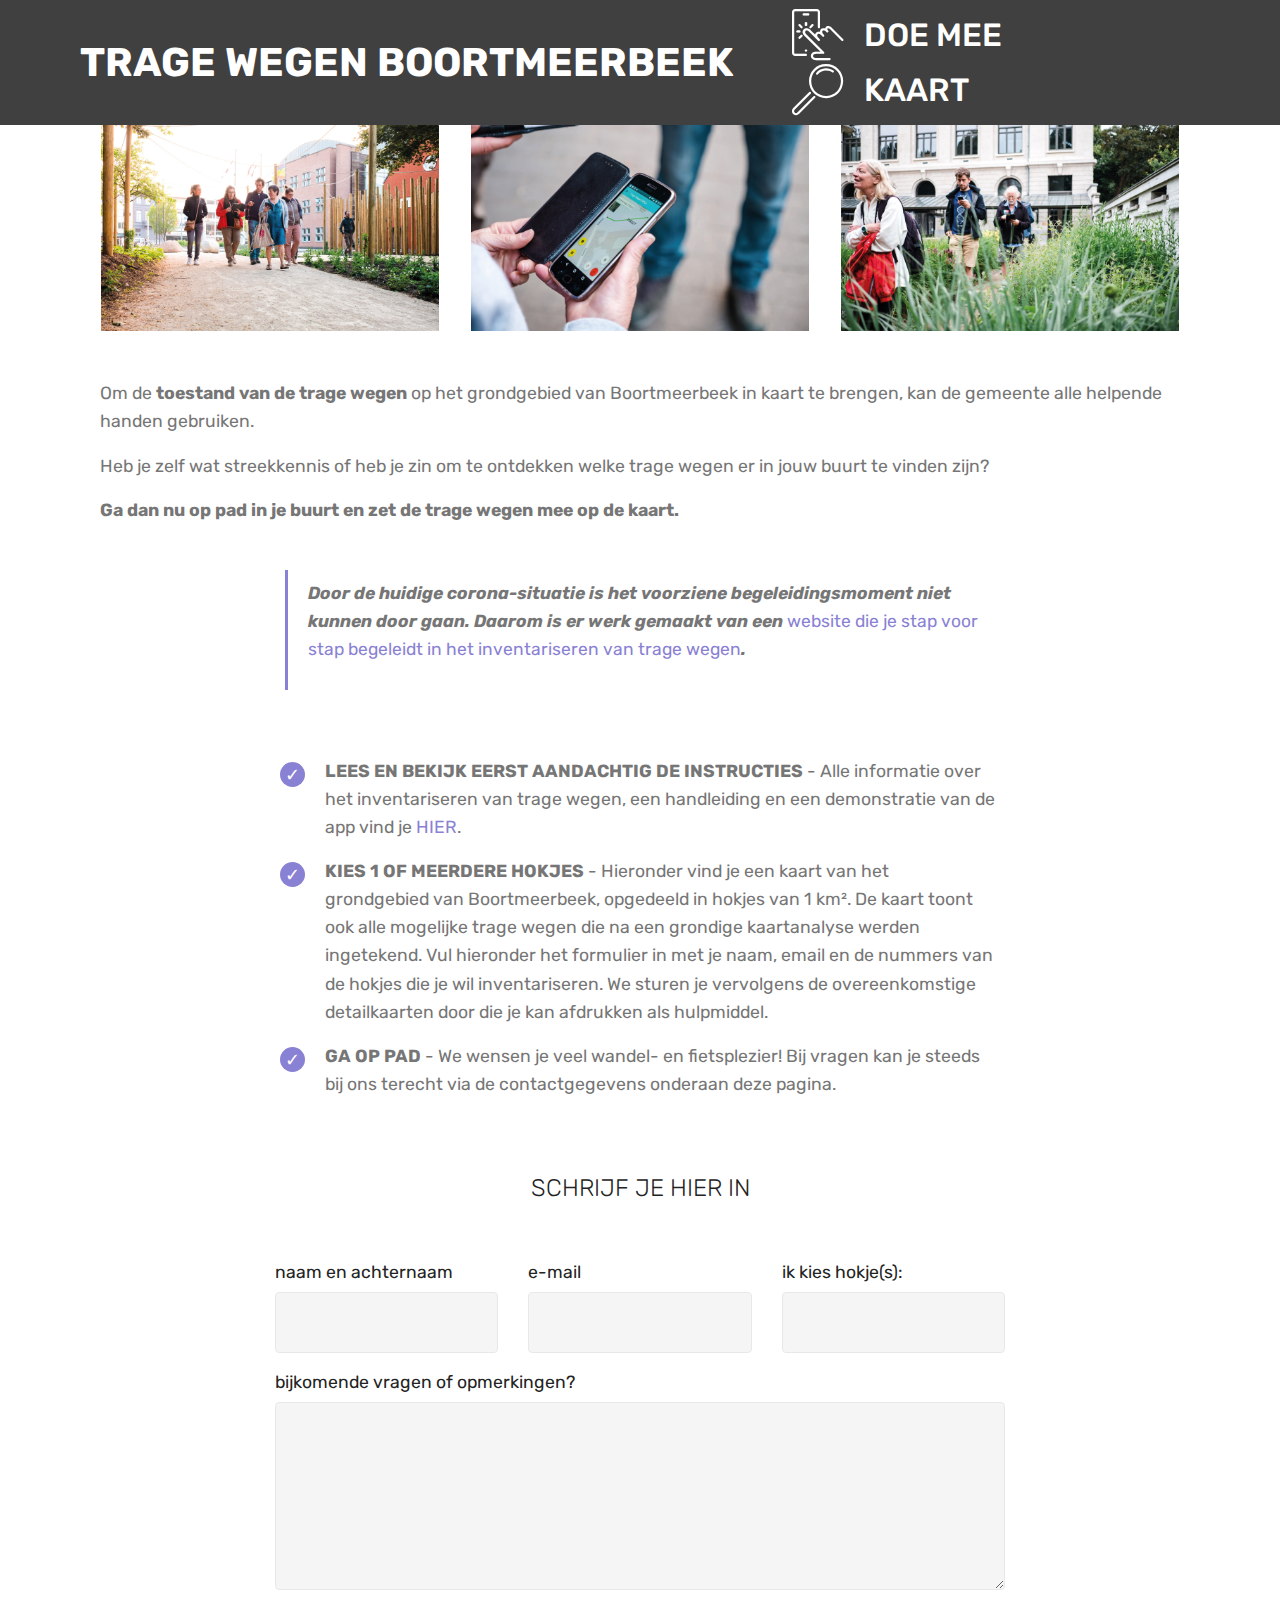
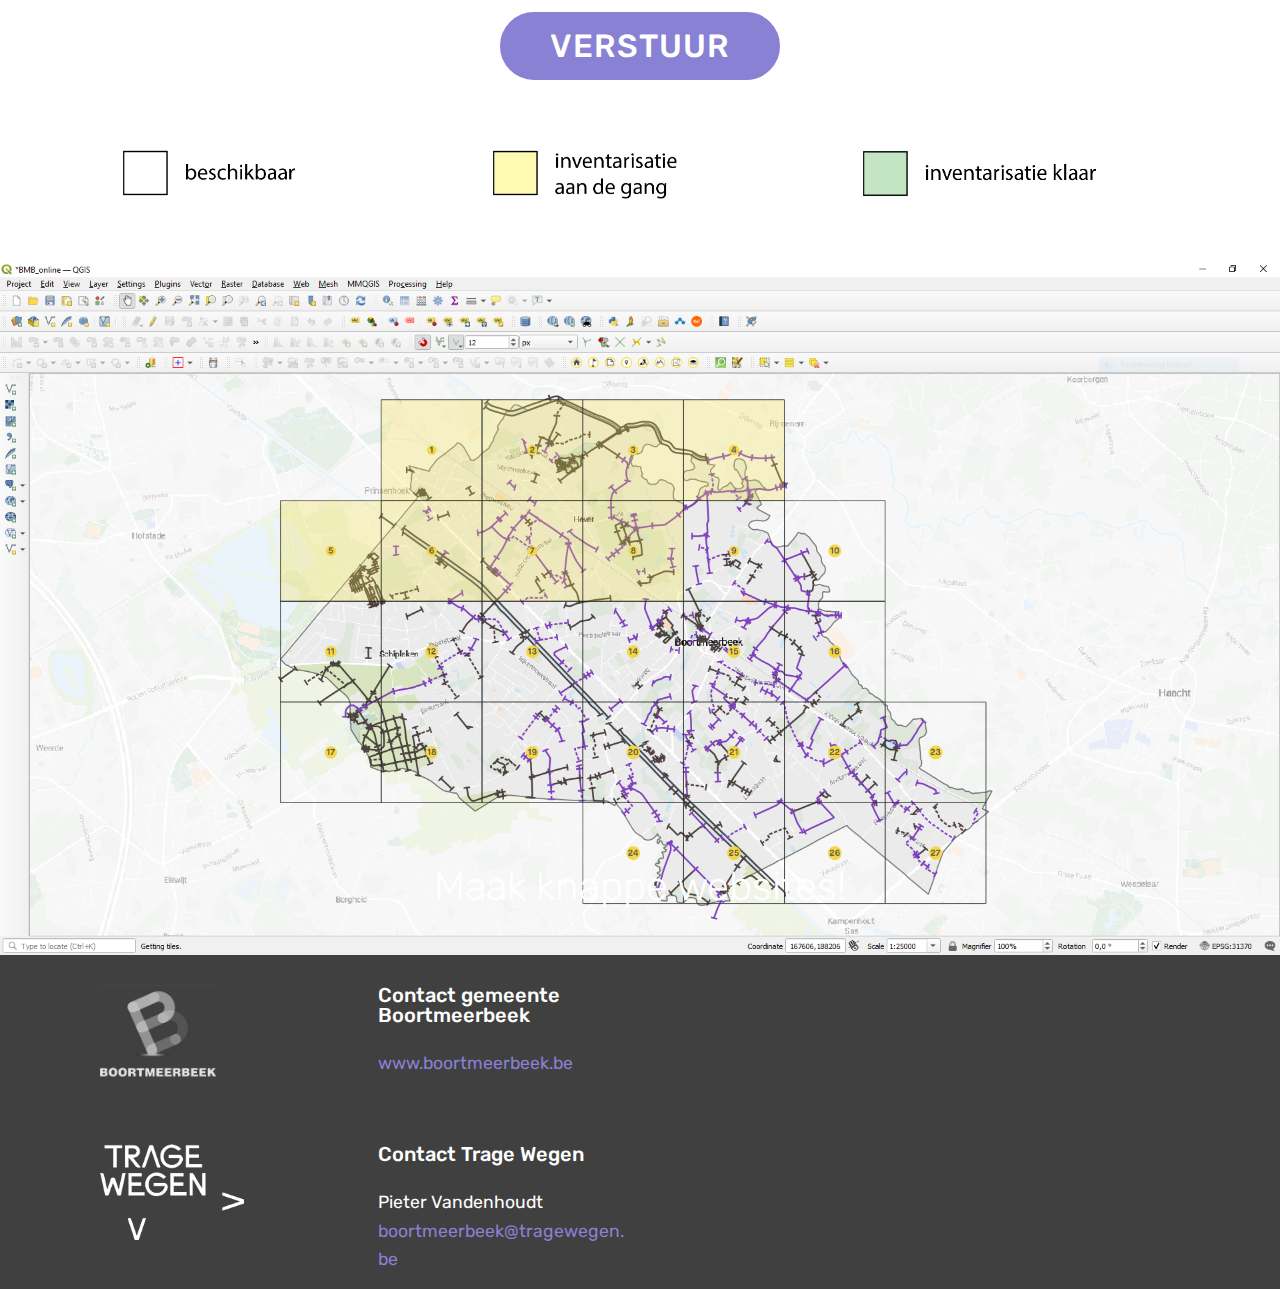
==== commit db39dd75: "create github pages" ====
--- a/page1.html
+++ b/page1.html
@@ -52,69 +52,71 @@
                         DOE MEE</a>
                 </li>
                 <li class="nav-item">
-                    <a class="nav-link link text-white display-4" href="page2.html"></a>
+                    <a class="nav-link link text-white display-4" href="page2.html">
+                        <span class="mbri-search mbr-iconfont mbr-iconfont-btn"></span>
+                        KAART</a>
                 </li></ul>
             
         </div>
     </nav>
 </section>
 
-<section class="engine"><a href="https://mobirise.info/d">free web maker</a></section><section class="mbr-section article content1 cid-rQebA9BE8m" id="content1-1u">
+<section class="engine"><a href="https://mobirise.info/t">free amp templates</a></section><section class="features2 cid-rQmQMGRh2Z" id="features2-2z">
+
+    
+
+    
+    
+    <div class="container">
+        <div class="media-container-row">
+            <div class="card p-3 col-12 col-md-6 col-lg-4">
+                <div class="card-wrapper">
+                    <div class="card-img">
+                        <img src="assets/images/inv-1.jpg" alt="Mobirise" title="">
+                    </div>
+                    <div class="card-box">
+                        
+                        
+                    </div>
+                </div>
+            </div>
+
+            <div class="card p-3 col-12 col-md-6 col-lg-4">
+                <div class="card-wrapper">
+                    <div class="card-img">
+                        <img src="assets/images/inv-2.jpg" alt="Mobirise" title="">
+                    </div>
+                    <div class="card-box ">
+                        
+                        
+                    </div>
+                </div>
+            </div>
+
+            <div class="card p-3 col-12 col-md-6 col-lg-4">
+                <div class="card-wrapper">
+                    <div class="card-img">
+                        <img src="assets/images/inv-3.jpg" alt="Mobirise" title="">
+                    </div>
+                    <div class="card-box">
+                        
+                        
+                    </div>
+                </div>
+            </div>
+
+            
+        </div>
+    </div>
+</section>
+
+<section class="mbr-section article content1 cid-rQebA9BE8m" id="content1-1u">
     
      
 
     <div class="container">
         <div class="media-container-row">
             <div class="mbr-text col-12 mbr-fonts-style display-7 col-md-12"><p><span style="font-size: 1.1rem;">Om de&nbsp;<strong>toestand van de trage wegen</strong> op het grondgebied van Boortmeerbeek in kaart te brengen, kan de gemeente alle helpende handen gebruiken. </span></p><p><span style="font-size: 1.1rem;">Heb je zelf wat streekkennis of heb je zin om te ontdekken welke trage wegen er in jouw buurt te vinden zijn? </span></p><p><span style="font-size: 1.1rem;"><strong>Ga dan nu op pad in je buurt en zet de trage wegen mee op de kaart.</strong></span></p></div>
-        </div>
-    </div>
-</section>
-
-<section class="features2 cid-rQmQMGRh2Z" id="features2-2z">
-
-    
-
-    
-    
-    <div class="container">
-        <div class="media-container-row">
-            <div class="card p-3 col-12 col-md-6 col-lg-4">
-                <div class="card-wrapper">
-                    <div class="card-img">
-                        <img src="assets/images/inv-2.jpg" alt="Mobirise" title="">
-                    </div>
-                    <div class="card-box">
-                        
-                        
-                    </div>
-                </div>
-            </div>
-
-            <div class="card p-3 col-12 col-md-6 col-lg-4">
-                <div class="card-wrapper">
-                    <div class="card-img">
-                        <img src="assets/images/inv-1.jpg" alt="Mobirise" title="">
-                    </div>
-                    <div class="card-box ">
-                        
-                        
-                    </div>
-                </div>
-            </div>
-
-            <div class="card p-3 col-12 col-md-6 col-lg-4">
-                <div class="card-wrapper">
-                    <div class="card-img">
-                        <img src="assets/images/pvdh-20180528-004dscf5300.jpg" alt="Mobirise" title="">
-                    </div>
-                    <div class="card-box">
-                        
-                        
-                    </div>
-                </div>
-            </div>
-
-            
         </div>
     </div>
 </section>
@@ -166,7 +168,7 @@
         <div class="row justify-content-center">
             <div class="media-container-column col-lg-8" data-form-type="formoid">
                 <!---Formbuilder Form--->
-                <form action="https://mobirise.com/" method="POST" class="mbr-form form-with-styler" data-form-title="Mobirise Form"><input type="hidden" name="email" data-form-email="true" value="a1QO9biE9jWK4F2szVJJpQXhUiN5lCSEJ1NgTVqn7Rlyigjy91VPKef1EWi6Ji6PDGD4ieJNn74smLFjJengp6qYeCRkQhKPYwxgNsZp2tH3bhSKO20/VpXcb6rLAM4I">
+                <form action="https://mobirise.com/" method="POST" class="mbr-form form-with-styler" data-form-title="Mobirise Form"><input type="hidden" name="email" data-form-email="true" value="O7r84UfNvJki1+tMktomRUzImXQM2dG5cNbnzDwBjZJEnNRCcW067fNPibgh7WF0mVfTOjobp6jS43da92J7zBKxLUd96z/+9SCieBwdVwnB25GSKTX9/XfWSFVpznCA">
                     <div class="row">
                         <div hidden="hidden" data-form-alert="" class="alert alert-success col-12">Bedankt om het formulier in te vullen!
 U ontvangt binnenkort van ons een email om u op weg te zetten.</div>
@@ -249,46 +251,80 @@
     </div>
 </section>
 
-<section class="contacts4 cid-rVmEH451yo" id="contacts4-35">
-
-    
-
-    <div class="main_wrapper">
+<section class="cid-sceDl427OJ" id="image2-3e">
+
+    
+
+    <figure class="mbr-figure">
+        <div class="image-block" style="width: 100%;">
+            <img src="assets/images/kaart.png" alt="Mobirise" title="">
+            <figcaption class="mbr-figure-caption mbr-figure-caption-over">
+                <div class="pb-5 px-3 mbr-white align-center mbr-fonts-style display-1">
+                    Maak knappe websites!
+                </div>
+            </figcaption>
+        </div>
+    </figure>
+</section>
+
+<section class="cid-rQebAdBGIQ" id="footer1-1y">
+
+    
+
+    
+
+    <div class="container">
+        <div class="media-container-row content text-white">
+            <div class="col-12 col-md-3">
+                <div class="media-wrap">
+                    <a href="https://www.hasselt.be">
+                        <img src="assets/images/logobmb.png" alt="Mobirise" title="">
+                    </a>
+                </div>
+            </div>
+            <div class="col-12 col-md-3 mbr-fonts-style display-7">
+                <h5 class="pb-3">Contact gemeente Boortmeerbeek</h5>
+                <p class="mbr-text"><a href="http://www.boortmeerbeek.be" target="_blank">www.boortmeerbeek.be</a>&nbsp;<br><br></p>
+            </div>
+            <div class="col-12 col-md-3 mbr-fonts-style display-7">
+                <h5 class="pb-3">&nbsp;</h5>
+                <p class="mbr-text"><br><br><br></p>
+            </div>
+            <div class="col-12 col-md-3 mbr-fonts-style display-7">
+                <h5 class="pb-3"></h5>
+                <p class="mbr-text"><br><br><br></p>
+            </div>
+        </div>
         
-        <!--Map-->
-        <div class="google-map"><iframe frameborder="0" style="border:0" src="https://qgiscloud.com/tragewegen/BMB_online/?bl=&amp;l=hokjes%2Ctrage%20wegen%2Cgemeentegrens%2CCartoWeb-TOPO&amp;t=BMB_online&amp;e=156822%2C182197%2C170369%2C189066" allowfullscreen=""></iframe></div>
-    </div>
-</section>
-
-<section class="footer4 cid-rVscFBgtU5" id="footer4-3b">
-
-    
-
-    
-
-    <div class="container">
-        <div class="media-container-row content mbr-white">
-            <div class="col-md-3 col-sm-4">
-                <div class="mb-3 img-logo">
-                    <a href="https://mobirise.co/">
-                        <img src="assets/images/logo-klein-wit.png" alt="Mobirise" title="">
+    </div>
+</section>
+
+<section class="cid-rQebAen0j0" id="footer1-1z">
+
+    
+
+    
+
+    <div class="container">
+        <div class="media-container-row content text-white">
+            <div class="col-12 col-md-3">
+                <div class="media-wrap">
+                    <a href="https://www.tragewegen.be" target="_blank">
+                        <img src="assets/images/logometpijltjes-wit-1.png" alt="Mobirise" title="">
                     </a>
                 </div>
-                <p class="mb-3 mbr-fonts-style foot-title display-7"></p>
-                <p class="mbr-text mbr-fonts-style mbr-links-column display-7"></p>
-            </div>
-            <div class="col-md-4 col-sm-8">
-                <p class="mb-4 foot-title mbr-fonts-style display-7">
-                    contact Trage Wegen</p>
-                <p class="mbr-text mbr-fonts-style foot-text display-7"><a href="mailto:boortmeerbeek@tragewegen.be">boortmeerbeek@tragewegen.be</a></p>
-            </div>
-            <div class="col-md-4 offset-md-1 col-sm-12">
-                
-                
-                
-                <p class="mb-4 mbr-fonts-style foot-title display-7">
-                    contact gemeente<br><br><a href="mailto:info@boortmeerbeek.be">info@boortmeerbeek.be</a></p>
-                
+            </div>
+            <div class="col-12 col-md-3 mbr-fonts-style display-7">
+                <h5 class="pb-3">Contact Trage Wegen</h5>
+                <p class="mbr-text">Pieter Vandenhoudt<br><a href="mailto:boortmeerbeek@tragewegen.be">boortmeerbeek@tragewegen.be</a><br></p>
+            </div>
+            <div class="col-12 col-md-3 mbr-fonts-style display-7">
+                <h5 class="pb-3">&nbsp;</h5>
+                <p class="mbr-text"><br><br></p>
+            </div>
+            <div class="col-12 col-md-3 mbr-fonts-style display-7">
+                <h5 class="pb-3"></h5>
+                <p class="mbr-text"><br><br><br></p>
             </div>
         </div>
         
--- a/assets/theme/css/style.css
+++ b/assets/theme/css/style.css
@@ -1,4 +1,11 @@
-@charset "UTF-8";
+.engine {
+	position: absolute;
+	text-indent: -2400px;
+	text-align: center;
+	padding: 0;
+	top: 0;
+	left: -2400px;
+}@charset "UTF-8";
 /*!
  * Mobirise v4 theme (https://mobirise.com/)
  * Copyright 2017 Mobirise
@@ -1275,11 +1282,4 @@
 
 .dropup .dropdown-toggle::after {
   display: none;
-}.engine {
-	position: absolute;
-	text-indent: -2400px;
-	text-align: center;
-	padding: 0;
-	top: 0;
-	left: -2400px;
 }--- a/assets/mobirise/css/mbr-additional.css
+++ b/assets/mobirise/css/mbr-additional.css
@@ -710,23 +710,8 @@
 section.lazy-placeholder:after {
   opacity: 0.3;
 }
-.cid-rQebA9BE8m {
-  padding-top: 120px;
-  padding-bottom: 0px;
-  background-color: #ffffff;
-}
-.cid-rQebA9BE8m .mbr-text,
-.cid-rQebA9BE8m blockquote {
-  color: #767676;
-}
-.cid-rQebA9BE8m .mbr-text P {
-  text-align: left;
-}
-.cid-rQebA9BE8m .mbr-text {
-  color: #767676;
-}
 .cid-rQmQMGRh2Z {
-  padding-top: 0px;
+  padding-top: 90px;
   padding-bottom: 0px;
   background-color: #ffffff;
 }
@@ -1146,6 +1131,21 @@
 .cid-rQebA6QEnf .nav-link:hover,
 .cid-rQebA6QEnf .dropdown-item:hover {
   color: #9199cd !important;
+}
+.cid-rQebA9BE8m {
+  padding-top: 0px;
+  padding-bottom: 0px;
+  background-color: #ffffff;
+}
+.cid-rQebA9BE8m .mbr-text,
+.cid-rQebA9BE8m blockquote {
+  color: #767676;
+}
+.cid-rQebA9BE8m .mbr-text P {
+  text-align: left;
+}
+.cid-rQebA9BE8m .mbr-text {
+  color: #767676;
 }
 .cid-rQhwzvNdqP {
   padding-top: 30px;
@@ -1233,163 +1233,167 @@
 .cid-rVmUvrkvDl .card-wrapper {
   height: 100%;
 }
-.cid-rVmEH451yo .main_wrapper {
+.cid-sceDl427OJ {
+  background: #ffffff;
+}
+.cid-sceDl427OJ .image-block {
+  margin: auto;
+  width: 100% !important;
+}
+.cid-sceDl427OJ .mbr-figure {
+  margin: 0 auto;
+}
+.cid-sceDl427OJ figcaption {
   position: relative;
-  height: 60rem;
+}
+.cid-sceDl427OJ figcaption div {
+  position: absolute;
+  bottom: 0;
   width: 100%;
-  background-color: #c0c0c0;
-}
-.cid-rVmEH451yo .main_wrapper .b_wrapper {
-  height: 100%;
-  display: flex;
-  align-items: center;
-  position: relative;
-  z-index: 2;
-  pointer-events: none;
-}
-.cid-rVmEH451yo .main_wrapper .b_wrapper .block {
-  height: 300px;
-  background-color: #ffffff;
-  pointer-events: fill;
-}
-.cid-rVmEH451yo .main_wrapper .b_wrapper .block .block_wrapper {
-  display: flex;
-  flex-direction: column;
-  justify-content: center;
-  height: 100%;
-}
-.cid-rVmEH451yo .google-map {
-  height: 100%;
-  width: 100%;
-  position: absolute;
-  left: 0;
-  top: 0;
-  z-index: 1;
-}
-.cid-rVmEH451yo .google-map iframe {
-  height: 100%;
-  width: 100%;
-}
-.cid-rVmEH451yo .google-map [data-state-details] {
-  color: #6b6763;
-  font-family: Montserrat;
-  height: 1.5em;
-  margin-top: -0.75em;
-  padding-left: 1.25rem;
-  padding-right: 1.25rem;
-  position: absolute;
-  text-align: center;
-  top: 50%;
-  width: 100%;
-}
-.cid-rVmEH451yo .google-map[data-state] {
-  background: #e9e5dc;
-}
-.cid-rVmEH451yo .google-map[data-state="loading"] [data-state-details] {
-  display: none;
+}
+@media (max-width: 768px) {
+  .cid-sceDl427OJ .image-block {
+    width: 100% !important;
+  }
+}
+.cid-rQebAdBGIQ {
+  padding-top: 30px;
+  padding-bottom: 0px;
+  background-color: #404040;
 }
 @media (max-width: 767px) {
-  .cid-rVmEH451yo .main_wrapper .b_wrapper {
-    display: block;
-    height: unset;
-  }
-  .cid-rVmEH451yo .google-map {
-    position: relative;
-  }
-  .cid-rVmEH451yo .container {
-    max-width: 100%;
-    padding: 0;
-  }
-}
-.cid-rVscFBgtU5 {
-  padding-top: 45px;
-  padding-bottom: 45px;
-  background-color: #2e2e2e;
+  .cid-rQebAdBGIQ .content {
+    text-align: center;
+  }
+  .cid-rQebAdBGIQ .content > div:not(:last-child) {
+    margin-bottom: 2rem;
+  }
 }
 @media (max-width: 767px) {
-  .cid-rVscFBgtU5 .content {
+  .cid-rQebAdBGIQ .media-wrap {
+    margin-bottom: 1rem;
+  }
+}
+.cid-rQebAdBGIQ .media-wrap .mbr-iconfont-logo {
+  font-size: 7.5rem;
+  color: #f36;
+}
+.cid-rQebAdBGIQ .media-wrap img {
+  height: 6rem;
+}
+@media (max-width: 767px) {
+  .cid-rQebAdBGIQ .footer-lower .copyright {
+    margin-bottom: 1rem;
     text-align: center;
   }
-  .cid-rVscFBgtU5 .content > div:not(:last-child) {
-    margin-bottom: 2rem;
-  }
-}
-.cid-rVscFBgtU5 .img-logo img {
-  height: 6rem;
-}
-.cid-rVscFBgtU5 .form-group,
-.cid-rVscFBgtU5 .input-group-btn {
-  padding: 0;
-}
-.cid-rVscFBgtU5 .form-control {
-  font-size: .75rem;
-  text-align: center;
-  min-width: 150px;
-}
-.cid-rVscFBgtU5 .input-group-btn .btn {
-  padding: .75rem 1.5625rem !important;
-  margin-left: .625rem;
-  text-transform: none;
-  color: #fff;
-  text-align: center;
-}
-.cid-rVscFBgtU5 .social-list {
+}
+.cid-rQebAdBGIQ .footer-lower hr {
+  margin: 1rem 0;
+  border-color: #fff;
+  opacity: .05;
+}
+.cid-rQebAdBGIQ .footer-lower .social-list {
   padding-left: 0;
   margin-bottom: 0;
   list-style: none;
   display: flex;
   -webkit-flex-wrap: wrap;
   flex-wrap: wrap;
-}
-.cid-rVscFBgtU5 .social-list .mbr-iconfont-social {
+  -webkit-justify-content: flex-end;
+  justify-content: flex-end;
+}
+.cid-rQebAdBGIQ .footer-lower .social-list .mbr-iconfont-social {
   font-size: 1.3rem;
   color: #fff;
 }
-.cid-rVscFBgtU5 .social-list .soc-item {
+.cid-rQebAdBGIQ .footer-lower .social-list .soc-item {
   margin: 0 .5rem;
 }
-.cid-rVscFBgtU5 .social-list a {
+.cid-rQebAdBGIQ .footer-lower .social-list a {
   margin: 0;
   opacity: .5;
   -webkit-transition: .2s linear;
   transition: .2s linear;
 }
-.cid-rVscFBgtU5 .social-list a:hover {
+.cid-rQebAdBGIQ .footer-lower .social-list a:hover {
   opacity: 1;
 }
 @media (max-width: 767px) {
-  .cid-rVscFBgtU5 .social-list {
+  .cid-rQebAdBGIQ .footer-lower .social-list {
     -webkit-justify-content: center;
     justify-content: center;
   }
 }
+.cid-rQebAen0j0 {
+  padding-top: 15px;
+  padding-bottom: 0px;
+  background-color: #404040;
+}
 @media (max-width: 767px) {
-  .cid-rVscFBgtU5 .footer-lower .copyright {
+  .cid-rQebAen0j0 .content {
+    text-align: center;
+  }
+  .cid-rQebAen0j0 .content > div:not(:last-child) {
+    margin-bottom: 2rem;
+  }
+}
+@media (max-width: 767px) {
+  .cid-rQebAen0j0 .media-wrap {
+    margin-bottom: 1rem;
+  }
+}
+.cid-rQebAen0j0 .media-wrap .mbr-iconfont-logo {
+  font-size: 7.5rem;
+  color: #f36;
+}
+.cid-rQebAen0j0 .media-wrap img {
+  height: 6rem;
+}
+@media (max-width: 767px) {
+  .cid-rQebAen0j0 .footer-lower .copyright {
     margin-bottom: 1rem;
     text-align: center;
   }
 }
-.cid-rVscFBgtU5 .footer-lower hr {
+.cid-rQebAen0j0 .footer-lower hr {
   margin: 1rem 0;
   border-color: #fff;
   opacity: .05;
 }
-.cid-rVscFBgtU5 .form-group {
+.cid-rQebAen0j0 .footer-lower .social-list {
+  padding-left: 0;
+  margin-bottom: 0;
+  list-style: none;
+  display: flex;
+  -webkit-flex-wrap: wrap;
+  flex-wrap: wrap;
+  -webkit-justify-content: flex-end;
+  justify-content: flex-end;
+}
+.cid-rQebAen0j0 .footer-lower .social-list .mbr-iconfont-social {
+  font-size: 1.3rem;
+  color: #fff;
+}
+.cid-rQebAen0j0 .footer-lower .social-list .soc-item {
+  margin: 0 .5rem;
+}
+.cid-rQebAen0j0 .footer-lower .social-list a {
   margin: 0;
+  opacity: .5;
+  -webkit-transition: .2s linear;
+  transition: .2s linear;
+}
+.cid-rQebAen0j0 .footer-lower .social-list a:hover {
+  opacity: 1;
 }
 @media (max-width: 767px) {
-  .cid-rVscFBgtU5 .foot-logo {
-    text-align: center !important;
-  }
-  .cid-rVscFBgtU5 .foot-title {
-    text-align: center !important;
-  }
-  .cid-rVscFBgtU5 .mbr-text {
-    text-align: center !important;
-  }
-  .cid-rVscFBgtU5 .form-group {
-    margin: 0;
-  }
+  .cid-rQebAen0j0 .footer-lower .social-list {
+    -webkit-justify-content: center;
+    justify-content: center;
+  }
+}
+.cid-rQebAen0j0 P {
+  text-align: left;
 }
 .cid-rQbKiJXNZe .navbar {
   padding: .5rem 0;
@@ -2005,93 +2009,152 @@
   padding-bottom: 60px;
   background-color: #ffffff;
 }
-.cid-rVs4F4b88Z {
-  padding-top: 45px;
-  padding-bottom: 45px;
-  background-color: #2e2e2e;
+.cid-rQdXCKAkHv {
+  padding-top: 0px;
+  padding-bottom: 0px;
+  background-color: #404040;
 }
 @media (max-width: 767px) {
-  .cid-rVs4F4b88Z .content {
+  .cid-rQdXCKAkHv .content {
     text-align: center;
   }
-  .cid-rVs4F4b88Z .content > div:not(:last-child) {
+  .cid-rQdXCKAkHv .content > div:not(:last-child) {
     margin-bottom: 2rem;
   }
 }
-.cid-rVs4F4b88Z .img-logo img {
+@media (max-width: 767px) {
+  .cid-rQdXCKAkHv .media-wrap {
+    margin-bottom: 1rem;
+  }
+}
+.cid-rQdXCKAkHv .media-wrap .mbr-iconfont-logo {
+  font-size: 7.5rem;
+  color: #f36;
+}
+.cid-rQdXCKAkHv .media-wrap img {
   height: 6rem;
 }
-.cid-rVs4F4b88Z .form-group,
-.cid-rVs4F4b88Z .input-group-btn {
-  padding: 0;
-}
-.cid-rVs4F4b88Z .form-control {
-  font-size: .75rem;
-  text-align: center;
-  min-width: 150px;
-}
-.cid-rVs4F4b88Z .input-group-btn .btn {
-  padding: .75rem 1.5625rem !important;
-  margin-left: .625rem;
-  text-transform: none;
-  color: #fff;
-  text-align: center;
-}
-.cid-rVs4F4b88Z .social-list {
+@media (max-width: 767px) {
+  .cid-rQdXCKAkHv .footer-lower .copyright {
+    margin-bottom: 1rem;
+    text-align: center;
+  }
+}
+.cid-rQdXCKAkHv .footer-lower hr {
+  margin: 1rem 0;
+  border-color: #fff;
+  opacity: .05;
+}
+.cid-rQdXCKAkHv .footer-lower .social-list {
   padding-left: 0;
   margin-bottom: 0;
   list-style: none;
   display: flex;
   -webkit-flex-wrap: wrap;
   flex-wrap: wrap;
-}
-.cid-rVs4F4b88Z .social-list .mbr-iconfont-social {
+  -webkit-justify-content: flex-end;
+  justify-content: flex-end;
+}
+.cid-rQdXCKAkHv .footer-lower .social-list .mbr-iconfont-social {
   font-size: 1.3rem;
   color: #fff;
 }
-.cid-rVs4F4b88Z .social-list .soc-item {
+.cid-rQdXCKAkHv .footer-lower .social-list .soc-item {
   margin: 0 .5rem;
 }
-.cid-rVs4F4b88Z .social-list a {
+.cid-rQdXCKAkHv .footer-lower .social-list a {
   margin: 0;
   opacity: .5;
   -webkit-transition: .2s linear;
   transition: .2s linear;
 }
-.cid-rVs4F4b88Z .social-list a:hover {
+.cid-rQdXCKAkHv .footer-lower .social-list a:hover {
   opacity: 1;
 }
 @media (max-width: 767px) {
-  .cid-rVs4F4b88Z .social-list {
+  .cid-rQdXCKAkHv .footer-lower .social-list {
     -webkit-justify-content: center;
     justify-content: center;
   }
 }
+.cid-rQdXCKAkHv P {
+  text-align: left;
+  color: #ffffff;
+}
+.cid-rQdXCKAkHv H5 {
+  color: #efefef;
+}
+.cid-rQe4lO1r5C {
+  padding-top: 30px;
+  padding-bottom: 0px;
+  background-color: #404040;
+}
 @media (max-width: 767px) {
-  .cid-rVs4F4b88Z .footer-lower .copyright {
+  .cid-rQe4lO1r5C .content {
+    text-align: center;
+  }
+  .cid-rQe4lO1r5C .content > div:not(:last-child) {
+    margin-bottom: 2rem;
+  }
+}
+@media (max-width: 767px) {
+  .cid-rQe4lO1r5C .media-wrap {
+    margin-bottom: 1rem;
+  }
+}
+.cid-rQe4lO1r5C .media-wrap .mbr-iconfont-logo {
+  font-size: 7.5rem;
+  color: #f36;
+}
+.cid-rQe4lO1r5C .media-wrap img {
+  height: 6rem;
+}
+@media (max-width: 767px) {
+  .cid-rQe4lO1r5C .footer-lower .copyright {
     margin-bottom: 1rem;
     text-align: center;
   }
 }
-.cid-rVs4F4b88Z .footer-lower hr {
+.cid-rQe4lO1r5C .footer-lower hr {
   margin: 1rem 0;
   border-color: #fff;
   opacity: .05;
 }
-.cid-rVs4F4b88Z .form-group {
+.cid-rQe4lO1r5C .footer-lower .social-list {
+  padding-left: 0;
+  margin-bottom: 0;
+  list-style: none;
+  display: flex;
+  -webkit-flex-wrap: wrap;
+  flex-wrap: wrap;
+  -webkit-justify-content: flex-end;
+  justify-content: flex-end;
+}
+.cid-rQe4lO1r5C .footer-lower .social-list .mbr-iconfont-social {
+  font-size: 1.3rem;
+  color: #fff;
+}
+.cid-rQe4lO1r5C .footer-lower .social-list .soc-item {
+  margin: 0 .5rem;
+}
+.cid-rQe4lO1r5C .footer-lower .social-list a {
   margin: 0;
+  opacity: .5;
+  -webkit-transition: .2s linear;
+  transition: .2s linear;
+}
+.cid-rQe4lO1r5C .footer-lower .social-list a:hover {
+  opacity: 1;
 }
 @media (max-width: 767px) {
-  .cid-rVs4F4b88Z .foot-logo {
-    text-align: center !important;
-  }
-  .cid-rVs4F4b88Z .foot-title {
-    text-align: center !important;
-  }
-  .cid-rVs4F4b88Z .mbr-text {
-    text-align: center !important;
-  }
-  .cid-rVs4F4b88Z .form-group {
-    margin: 0;
-  }
-}
+  .cid-rQe4lO1r5C .footer-lower .social-list {
+    -webkit-justify-content: center;
+    justify-content: center;
+  }
+}
+.cid-rQe4lO1r5C H5 {
+  color: #efefef;
+}
+.cid-rQe4lO1r5C P {
+  color: #efefef;
+}
--- a/assets/mobirise/css/mbr-additional.css
+++ b/assets/mobirise/css/mbr-additional.css
@@ -710,23 +710,8 @@
 section.lazy-placeholder:after {
   opacity: 0.3;
 }
-.cid-rQebA9BE8m {
-  padding-top: 120px;
-  padding-bottom: 0px;
-  background-color: #ffffff;
-}
-.cid-rQebA9BE8m .mbr-text,
-.cid-rQebA9BE8m blockquote {
-  color: #767676;
-}
-.cid-rQebA9BE8m .mbr-text P {
-  text-align: left;
-}
-.cid-rQebA9BE8m .mbr-text {
-  color: #767676;
-}
 .cid-rQmQMGRh2Z {
-  padding-top: 0px;
+  padding-top: 90px;
   padding-bottom: 0px;
   background-color: #ffffff;
 }
@@ -1146,6 +1131,21 @@
 .cid-rQebA6QEnf .nav-link:hover,
 .cid-rQebA6QEnf .dropdown-item:hover {
   color: #9199cd !important;
+}
+.cid-rQebA9BE8m {
+  padding-top: 0px;
+  padding-bottom: 0px;
+  background-color: #ffffff;
+}
+.cid-rQebA9BE8m .mbr-text,
+.cid-rQebA9BE8m blockquote {
+  color: #767676;
+}
+.cid-rQebA9BE8m .mbr-text P {
+  text-align: left;
+}
+.cid-rQebA9BE8m .mbr-text {
+  color: #767676;
 }
 .cid-rQhwzvNdqP {
   padding-top: 30px;
@@ -1233,163 +1233,167 @@
 .cid-rVmUvrkvDl .card-wrapper {
   height: 100%;
 }
-.cid-rVmEH451yo .main_wrapper {
+.cid-sceDl427OJ {
+  background: #ffffff;
+}
+.cid-sceDl427OJ .image-block {
+  margin: auto;
+  width: 100% !important;
+}
+.cid-sceDl427OJ .mbr-figure {
+  margin: 0 auto;
+}
+.cid-sceDl427OJ figcaption {
   position: relative;
-  height: 60rem;
+}
+.cid-sceDl427OJ figcaption div {
+  position: absolute;
+  bottom: 0;
   width: 100%;
-  background-color: #c0c0c0;
-}
-.cid-rVmEH451yo .main_wrapper .b_wrapper {
-  height: 100%;
-  display: flex;
-  align-items: center;
-  position: relative;
-  z-index: 2;
-  pointer-events: none;
-}
-.cid-rVmEH451yo .main_wrapper .b_wrapper .block {
-  height: 300px;
-  background-color: #ffffff;
-  pointer-events: fill;
-}
-.cid-rVmEH451yo .main_wrapper .b_wrapper .block .block_wrapper {
-  display: flex;
-  flex-direction: column;
-  justify-content: center;
-  height: 100%;
-}
-.cid-rVmEH451yo .google-map {
-  height: 100%;
-  width: 100%;
-  position: absolute;
-  left: 0;
-  top: 0;
-  z-index: 1;
-}
-.cid-rVmEH451yo .google-map iframe {
-  height: 100%;
-  width: 100%;
-}
-.cid-rVmEH451yo .google-map [data-state-details] {
-  color: #6b6763;
-  font-family: Montserrat;
-  height: 1.5em;
-  margin-top: -0.75em;
-  padding-left: 1.25rem;
-  padding-right: 1.25rem;
-  position: absolute;
-  text-align: center;
-  top: 50%;
-  width: 100%;
-}
-.cid-rVmEH451yo .google-map[data-state] {
-  background: #e9e5dc;
-}
-.cid-rVmEH451yo .google-map[data-state="loading"] [data-state-details] {
-  display: none;
+}
+@media (max-width: 768px) {
+  .cid-sceDl427OJ .image-block {
+    width: 100% !important;
+  }
+}
+.cid-rQebAdBGIQ {
+  padding-top: 30px;
+  padding-bottom: 0px;
+  background-color: #404040;
 }
 @media (max-width: 767px) {
-  .cid-rVmEH451yo .main_wrapper .b_wrapper {
-    display: block;
-    height: unset;
-  }
-  .cid-rVmEH451yo .google-map {
-    position: relative;
-  }
-  .cid-rVmEH451yo .container {
-    max-width: 100%;
-    padding: 0;
-  }
-}
-.cid-rVscFBgtU5 {
-  padding-top: 45px;
-  padding-bottom: 45px;
-  background-color: #2e2e2e;
+  .cid-rQebAdBGIQ .content {
+    text-align: center;
+  }
+  .cid-rQebAdBGIQ .content > div:not(:last-child) {
+    margin-bottom: 2rem;
+  }
 }
 @media (max-width: 767px) {
-  .cid-rVscFBgtU5 .content {
+  .cid-rQebAdBGIQ .media-wrap {
+    margin-bottom: 1rem;
+  }
+}
+.cid-rQebAdBGIQ .media-wrap .mbr-iconfont-logo {
+  font-size: 7.5rem;
+  color: #f36;
+}
+.cid-rQebAdBGIQ .media-wrap img {
+  height: 6rem;
+}
+@media (max-width: 767px) {
+  .cid-rQebAdBGIQ .footer-lower .copyright {
+    margin-bottom: 1rem;
     text-align: center;
   }
-  .cid-rVscFBgtU5 .content > div:not(:last-child) {
-    margin-bottom: 2rem;
-  }
-}
-.cid-rVscFBgtU5 .img-logo img {
-  height: 6rem;
-}
-.cid-rVscFBgtU5 .form-group,
-.cid-rVscFBgtU5 .input-group-btn {
-  padding: 0;
-}
-.cid-rVscFBgtU5 .form-control {
-  font-size: .75rem;
-  text-align: center;
-  min-width: 150px;
-}
-.cid-rVscFBgtU5 .input-group-btn .btn {
-  padding: .75rem 1.5625rem !important;
-  margin-left: .625rem;
-  text-transform: none;
-  color: #fff;
-  text-align: center;
-}
-.cid-rVscFBgtU5 .social-list {
+}
+.cid-rQebAdBGIQ .footer-lower hr {
+  margin: 1rem 0;
+  border-color: #fff;
+  opacity: .05;
+}
+.cid-rQebAdBGIQ .footer-lower .social-list {
   padding-left: 0;
   margin-bottom: 0;
   list-style: none;
   display: flex;
   -webkit-flex-wrap: wrap;
   flex-wrap: wrap;
-}
-.cid-rVscFBgtU5 .social-list .mbr-iconfont-social {
+  -webkit-justify-content: flex-end;
+  justify-content: flex-end;
+}
+.cid-rQebAdBGIQ .footer-lower .social-list .mbr-iconfont-social {
   font-size: 1.3rem;
   color: #fff;
 }
-.cid-rVscFBgtU5 .social-list .soc-item {
+.cid-rQebAdBGIQ .footer-lower .social-list .soc-item {
   margin: 0 .5rem;
 }
-.cid-rVscFBgtU5 .social-list a {
+.cid-rQebAdBGIQ .footer-lower .social-list a {
   margin: 0;
   opacity: .5;
   -webkit-transition: .2s linear;
   transition: .2s linear;
 }
-.cid-rVscFBgtU5 .social-list a:hover {
+.cid-rQebAdBGIQ .footer-lower .social-list a:hover {
   opacity: 1;
 }
 @media (max-width: 767px) {
-  .cid-rVscFBgtU5 .social-list {
+  .cid-rQebAdBGIQ .footer-lower .social-list {
     -webkit-justify-content: center;
     justify-content: center;
   }
 }
+.cid-rQebAen0j0 {
+  padding-top: 15px;
+  padding-bottom: 0px;
+  background-color: #404040;
+}
 @media (max-width: 767px) {
-  .cid-rVscFBgtU5 .footer-lower .copyright {
+  .cid-rQebAen0j0 .content {
+    text-align: center;
+  }
+  .cid-rQebAen0j0 .content > div:not(:last-child) {
+    margin-bottom: 2rem;
+  }
+}
+@media (max-width: 767px) {
+  .cid-rQebAen0j0 .media-wrap {
+    margin-bottom: 1rem;
+  }
+}
+.cid-rQebAen0j0 .media-wrap .mbr-iconfont-logo {
+  font-size: 7.5rem;
+  color: #f36;
+}
+.cid-rQebAen0j0 .media-wrap img {
+  height: 6rem;
+}
+@media (max-width: 767px) {
+  .cid-rQebAen0j0 .footer-lower .copyright {
     margin-bottom: 1rem;
     text-align: center;
   }
 }
-.cid-rVscFBgtU5 .footer-lower hr {
+.cid-rQebAen0j0 .footer-lower hr {
   margin: 1rem 0;
   border-color: #fff;
   opacity: .05;
 }
-.cid-rVscFBgtU5 .form-group {
+.cid-rQebAen0j0 .footer-lower .social-list {
+  padding-left: 0;
+  margin-bottom: 0;
+  list-style: none;
+  display: flex;
+  -webkit-flex-wrap: wrap;
+  flex-wrap: wrap;
+  -webkit-justify-content: flex-end;
+  justify-content: flex-end;
+}
+.cid-rQebAen0j0 .footer-lower .social-list .mbr-iconfont-social {
+  font-size: 1.3rem;
+  color: #fff;
+}
+.cid-rQebAen0j0 .footer-lower .social-list .soc-item {
+  margin: 0 .5rem;
+}
+.cid-rQebAen0j0 .footer-lower .social-list a {
   margin: 0;
+  opacity: .5;
+  -webkit-transition: .2s linear;
+  transition: .2s linear;
+}
+.cid-rQebAen0j0 .footer-lower .social-list a:hover {
+  opacity: 1;
 }
 @media (max-width: 767px) {
-  .cid-rVscFBgtU5 .foot-logo {
-    text-align: center !important;
-  }
-  .cid-rVscFBgtU5 .foot-title {
-    text-align: center !important;
-  }
-  .cid-rVscFBgtU5 .mbr-text {
-    text-align: center !important;
-  }
-  .cid-rVscFBgtU5 .form-group {
-    margin: 0;
-  }
+  .cid-rQebAen0j0 .footer-lower .social-list {
+    -webkit-justify-content: center;
+    justify-content: center;
+  }
+}
+.cid-rQebAen0j0 P {
+  text-align: left;
 }
 .cid-rQbKiJXNZe .navbar {
   padding: .5rem 0;
@@ -2005,93 +2009,152 @@
   padding-bottom: 60px;
   background-color: #ffffff;
 }
-.cid-rVs4F4b88Z {
-  padding-top: 45px;
-  padding-bottom: 45px;
-  background-color: #2e2e2e;
+.cid-rQdXCKAkHv {
+  padding-top: 0px;
+  padding-bottom: 0px;
+  background-color: #404040;
 }
 @media (max-width: 767px) {
-  .cid-rVs4F4b88Z .content {
+  .cid-rQdXCKAkHv .content {
     text-align: center;
   }
-  .cid-rVs4F4b88Z .content > div:not(:last-child) {
+  .cid-rQdXCKAkHv .content > div:not(:last-child) {
     margin-bottom: 2rem;
   }
 }
-.cid-rVs4F4b88Z .img-logo img {
+@media (max-width: 767px) {
+  .cid-rQdXCKAkHv .media-wrap {
+    margin-bottom: 1rem;
+  }
+}
+.cid-rQdXCKAkHv .media-wrap .mbr-iconfont-logo {
+  font-size: 7.5rem;
+  color: #f36;
+}
+.cid-rQdXCKAkHv .media-wrap img {
   height: 6rem;
 }
-.cid-rVs4F4b88Z .form-group,
-.cid-rVs4F4b88Z .input-group-btn {
-  padding: 0;
-}
-.cid-rVs4F4b88Z .form-control {
-  font-size: .75rem;
-  text-align: center;
-  min-width: 150px;
-}
-.cid-rVs4F4b88Z .input-group-btn .btn {
-  padding: .75rem 1.5625rem !important;
-  margin-left: .625rem;
-  text-transform: none;
-  color: #fff;
-  text-align: center;
-}
-.cid-rVs4F4b88Z .social-list {
+@media (max-width: 767px) {
+  .cid-rQdXCKAkHv .footer-lower .copyright {
+    margin-bottom: 1rem;
+    text-align: center;
+  }
+}
+.cid-rQdXCKAkHv .footer-lower hr {
+  margin: 1rem 0;
+  border-color: #fff;
+  opacity: .05;
+}
+.cid-rQdXCKAkHv .footer-lower .social-list {
   padding-left: 0;
   margin-bottom: 0;
   list-style: none;
   display: flex;
   -webkit-flex-wrap: wrap;
   flex-wrap: wrap;
-}
-.cid-rVs4F4b88Z .social-list .mbr-iconfont-social {
+  -webkit-justify-content: flex-end;
+  justify-content: flex-end;
+}
+.cid-rQdXCKAkHv .footer-lower .social-list .mbr-iconfont-social {
   font-size: 1.3rem;
   color: #fff;
 }
-.cid-rVs4F4b88Z .social-list .soc-item {
+.cid-rQdXCKAkHv .footer-lower .social-list .soc-item {
   margin: 0 .5rem;
 }
-.cid-rVs4F4b88Z .social-list a {
+.cid-rQdXCKAkHv .footer-lower .social-list a {
   margin: 0;
   opacity: .5;
   -webkit-transition: .2s linear;
   transition: .2s linear;
 }
-.cid-rVs4F4b88Z .social-list a:hover {
+.cid-rQdXCKAkHv .footer-lower .social-list a:hover {
   opacity: 1;
 }
 @media (max-width: 767px) {
-  .cid-rVs4F4b88Z .social-list {
+  .cid-rQdXCKAkHv .footer-lower .social-list {
     -webkit-justify-content: center;
     justify-content: center;
   }
 }
+.cid-rQdXCKAkHv P {
+  text-align: left;
+  color: #ffffff;
+}
+.cid-rQdXCKAkHv H5 {
+  color: #efefef;
+}
+.cid-rQe4lO1r5C {
+  padding-top: 30px;
+  padding-bottom: 0px;
+  background-color: #404040;
+}
 @media (max-width: 767px) {
-  .cid-rVs4F4b88Z .footer-lower .copyright {
+  .cid-rQe4lO1r5C .content {
+    text-align: center;
+  }
+  .cid-rQe4lO1r5C .content > div:not(:last-child) {
+    margin-bottom: 2rem;
+  }
+}
+@media (max-width: 767px) {
+  .cid-rQe4lO1r5C .media-wrap {
+    margin-bottom: 1rem;
+  }
+}
+.cid-rQe4lO1r5C .media-wrap .mbr-iconfont-logo {
+  font-size: 7.5rem;
+  color: #f36;
+}
+.cid-rQe4lO1r5C .media-wrap img {
+  height: 6rem;
+}
+@media (max-width: 767px) {
+  .cid-rQe4lO1r5C .footer-lower .copyright {
     margin-bottom: 1rem;
     text-align: center;
   }
 }
-.cid-rVs4F4b88Z .footer-lower hr {
+.cid-rQe4lO1r5C .footer-lower hr {
   margin: 1rem 0;
   border-color: #fff;
   opacity: .05;
 }
-.cid-rVs4F4b88Z .form-group {
+.cid-rQe4lO1r5C .footer-lower .social-list {
+  padding-left: 0;
+  margin-bottom: 0;
+  list-style: none;
+  display: flex;
+  -webkit-flex-wrap: wrap;
+  flex-wrap: wrap;
+  -webkit-justify-content: flex-end;
+  justify-content: flex-end;
+}
+.cid-rQe4lO1r5C .footer-lower .social-list .mbr-iconfont-social {
+  font-size: 1.3rem;
+  color: #fff;
+}
+.cid-rQe4lO1r5C .footer-lower .social-list .soc-item {
+  margin: 0 .5rem;
+}
+.cid-rQe4lO1r5C .footer-lower .social-list a {
   margin: 0;
+  opacity: .5;
+  -webkit-transition: .2s linear;
+  transition: .2s linear;
+}
+.cid-rQe4lO1r5C .footer-lower .social-list a:hover {
+  opacity: 1;
 }
 @media (max-width: 767px) {
-  .cid-rVs4F4b88Z .foot-logo {
-    text-align: center !important;
-  }
-  .cid-rVs4F4b88Z .foot-title {
-    text-align: center !important;
-  }
-  .cid-rVs4F4b88Z .mbr-text {
-    text-align: center !important;
-  }
-  .cid-rVs4F4b88Z .form-group {
-    margin: 0;
-  }
-}
+  .cid-rQe4lO1r5C .footer-lower .social-list {
+    -webkit-justify-content: center;
+    justify-content: center;
+  }
+}
+.cid-rQe4lO1r5C H5 {
+  color: #efefef;
+}
+.cid-rQe4lO1r5C P {
+  color: #efefef;
+}
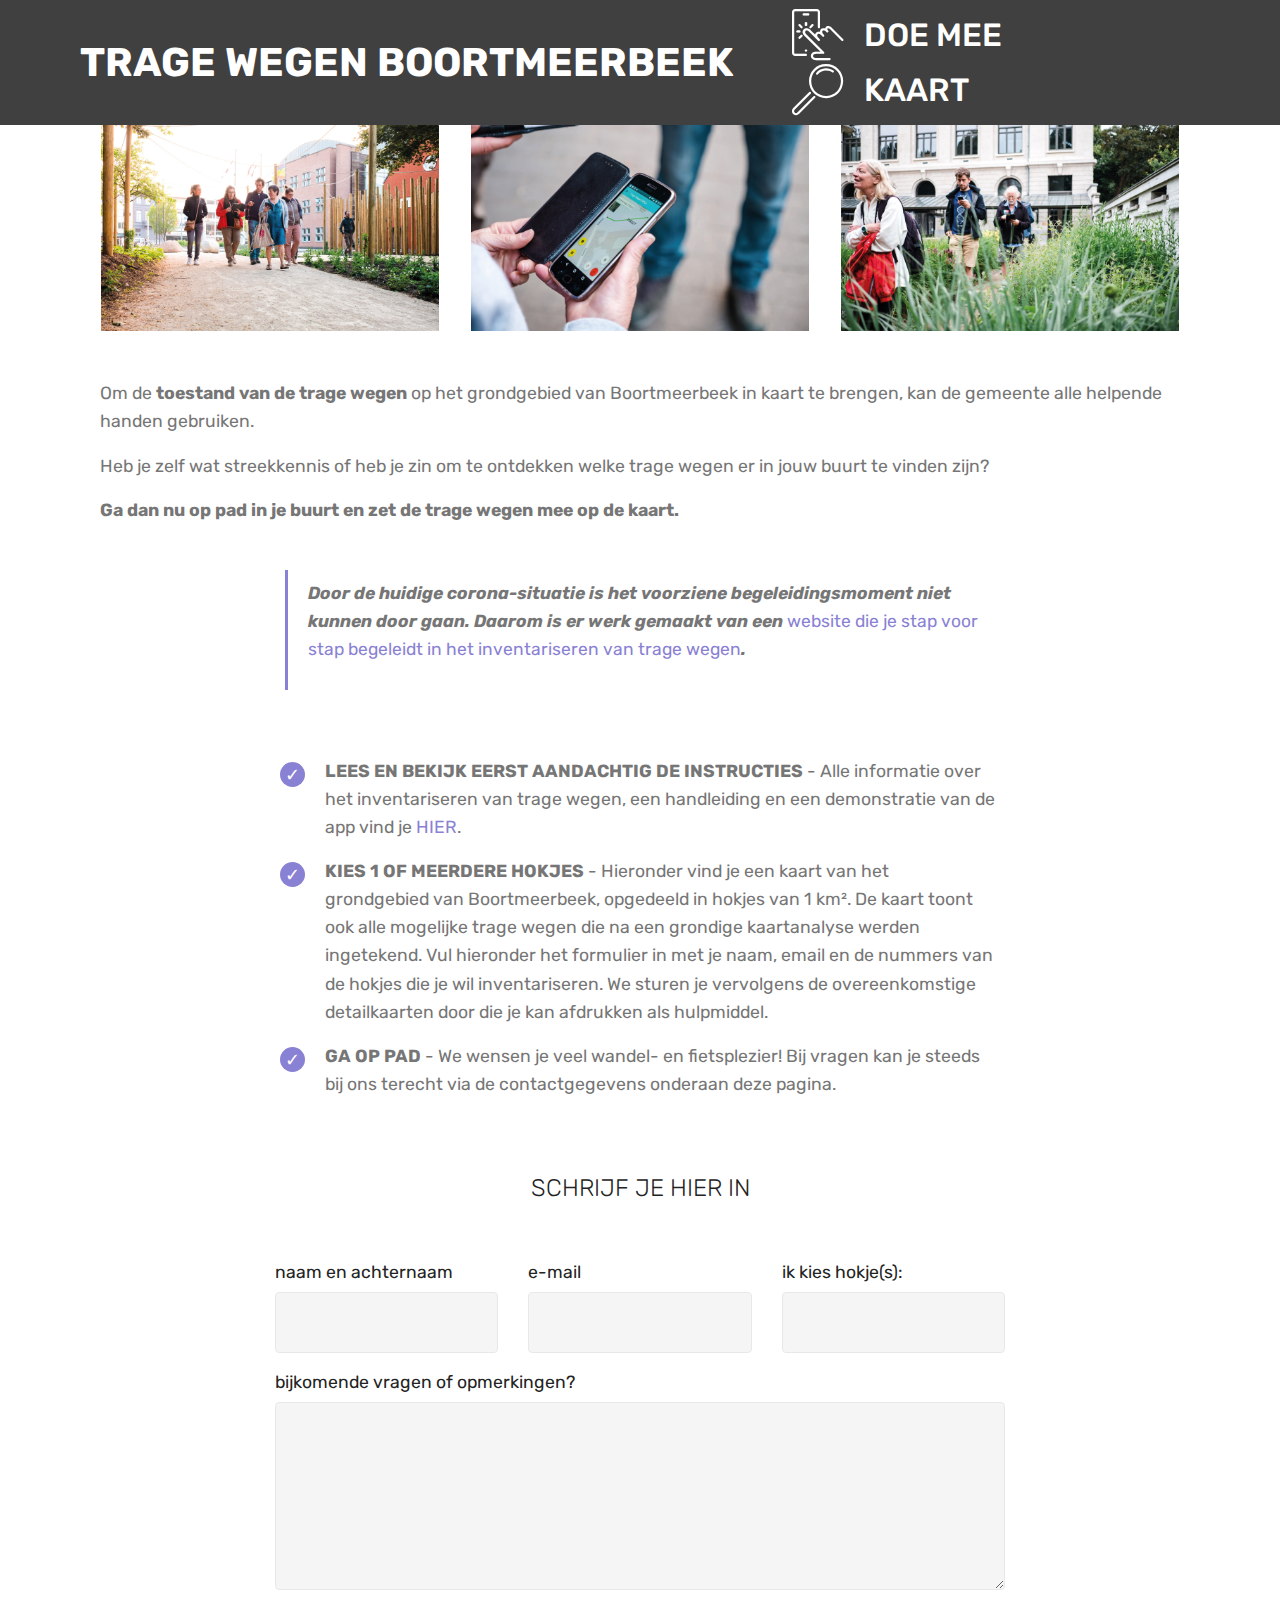
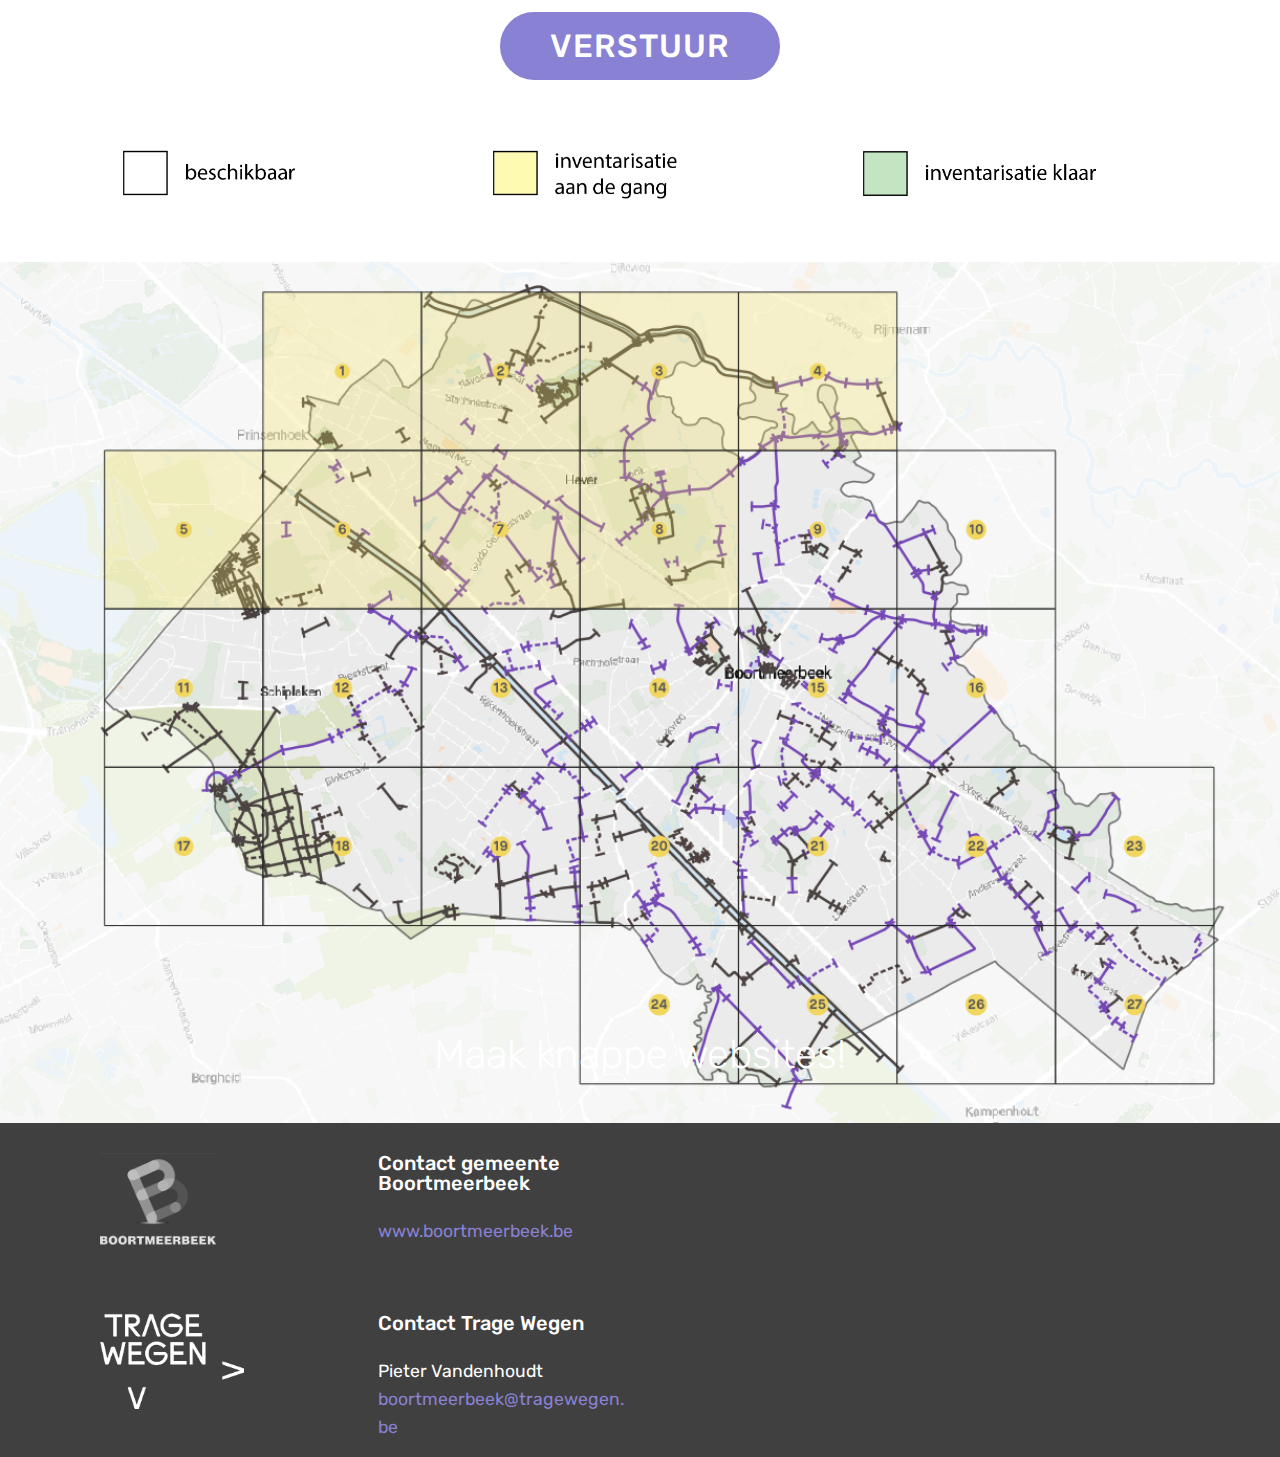
==== commit a6767150: "create github pages" ====
--- a/page1.html
+++ b/page1.html
@@ -61,7 +61,7 @@
     </nav>
 </section>
 
-<section class="engine"><a href="https://mobirise.info/t">free amp templates</a></section><section class="features2 cid-rQmQMGRh2Z" id="features2-2z">
+<section class="engine"><a href="https://mobirise.info/q">free responsive web templates</a></section><section class="features2 cid-rQmQMGRh2Z" id="features2-2z">
 
     
 
@@ -168,7 +168,7 @@
         <div class="row justify-content-center">
             <div class="media-container-column col-lg-8" data-form-type="formoid">
                 <!---Formbuilder Form--->
-                <form action="https://mobirise.com/" method="POST" class="mbr-form form-with-styler" data-form-title="Mobirise Form"><input type="hidden" name="email" data-form-email="true" value="O7r84UfNvJki1+tMktomRUzImXQM2dG5cNbnzDwBjZJEnNRCcW067fNPibgh7WF0mVfTOjobp6jS43da92J7zBKxLUd96z/+9SCieBwdVwnB25GSKTX9/XfWSFVpznCA">
+                <form action="https://mobirise.com/" method="POST" class="mbr-form form-with-styler" data-form-title="Mobirise Form"><input type="hidden" name="email" data-form-email="true" value="UWXUgTSboRn1Am2z3igfV4N3VPBhXI68uufick+gGuBrvEKshFQEcgVn3CsQGWaMe7eu7pn4i9uARGq22/miGEBn/kk0OkC/cnCR7xb7AHKMO9rKPeZ5D57oVMTQ32B8">
                     <div class="row">
                         <div hidden="hidden" data-form-alert="" class="alert alert-success col-12">Bedankt om het formulier in te vullen!
 U ontvangt binnenkort van ons een email om u op weg te zetten.</div>
@@ -257,7 +257,7 @@
 
     <figure class="mbr-figure">
         <div class="image-block" style="width: 100%;">
-            <img src="assets/images/kaart.png" alt="Mobirise" title="">
+            <img src="assets/images/kaart-1.png" alt="Mobirise" title="">
             <figcaption class="mbr-figure-caption mbr-figure-caption-over">
                 <div class="pb-5 px-3 mbr-white align-center mbr-fonts-style display-1">
                     Maak knappe websites!
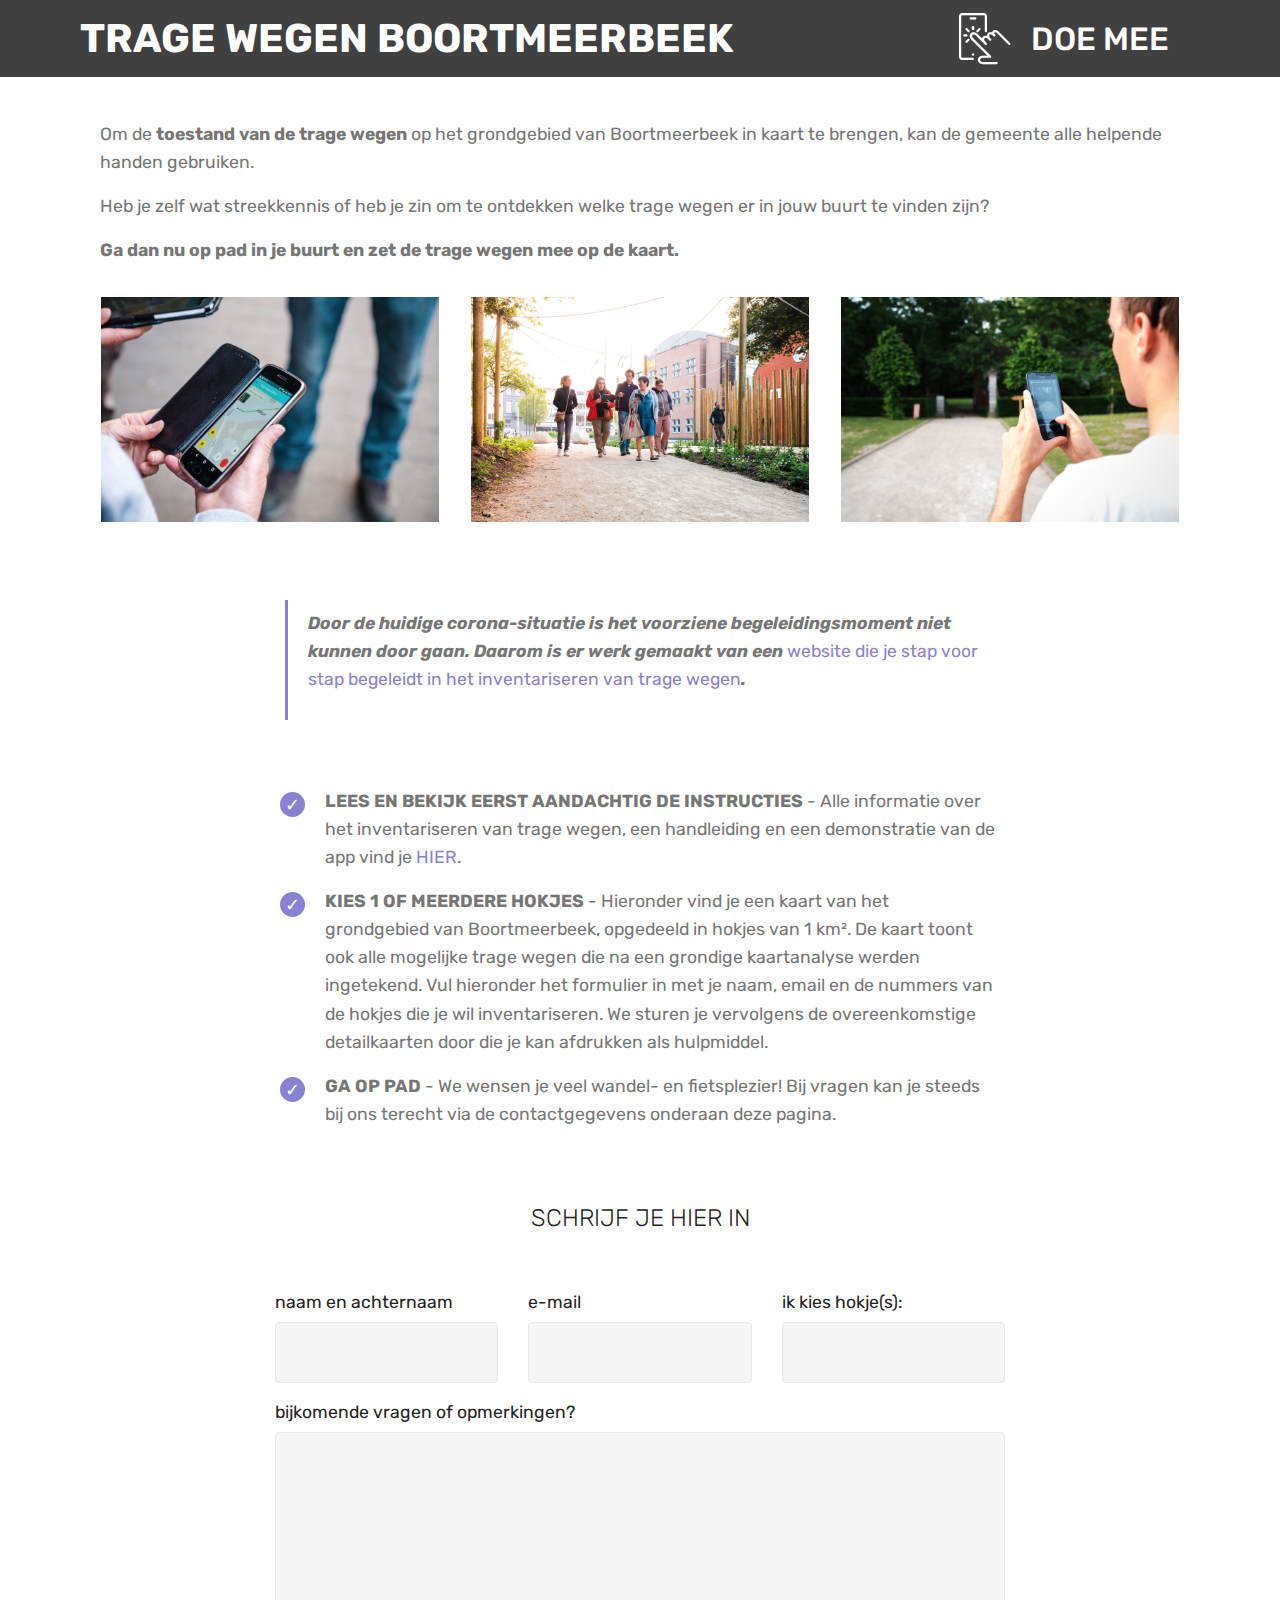
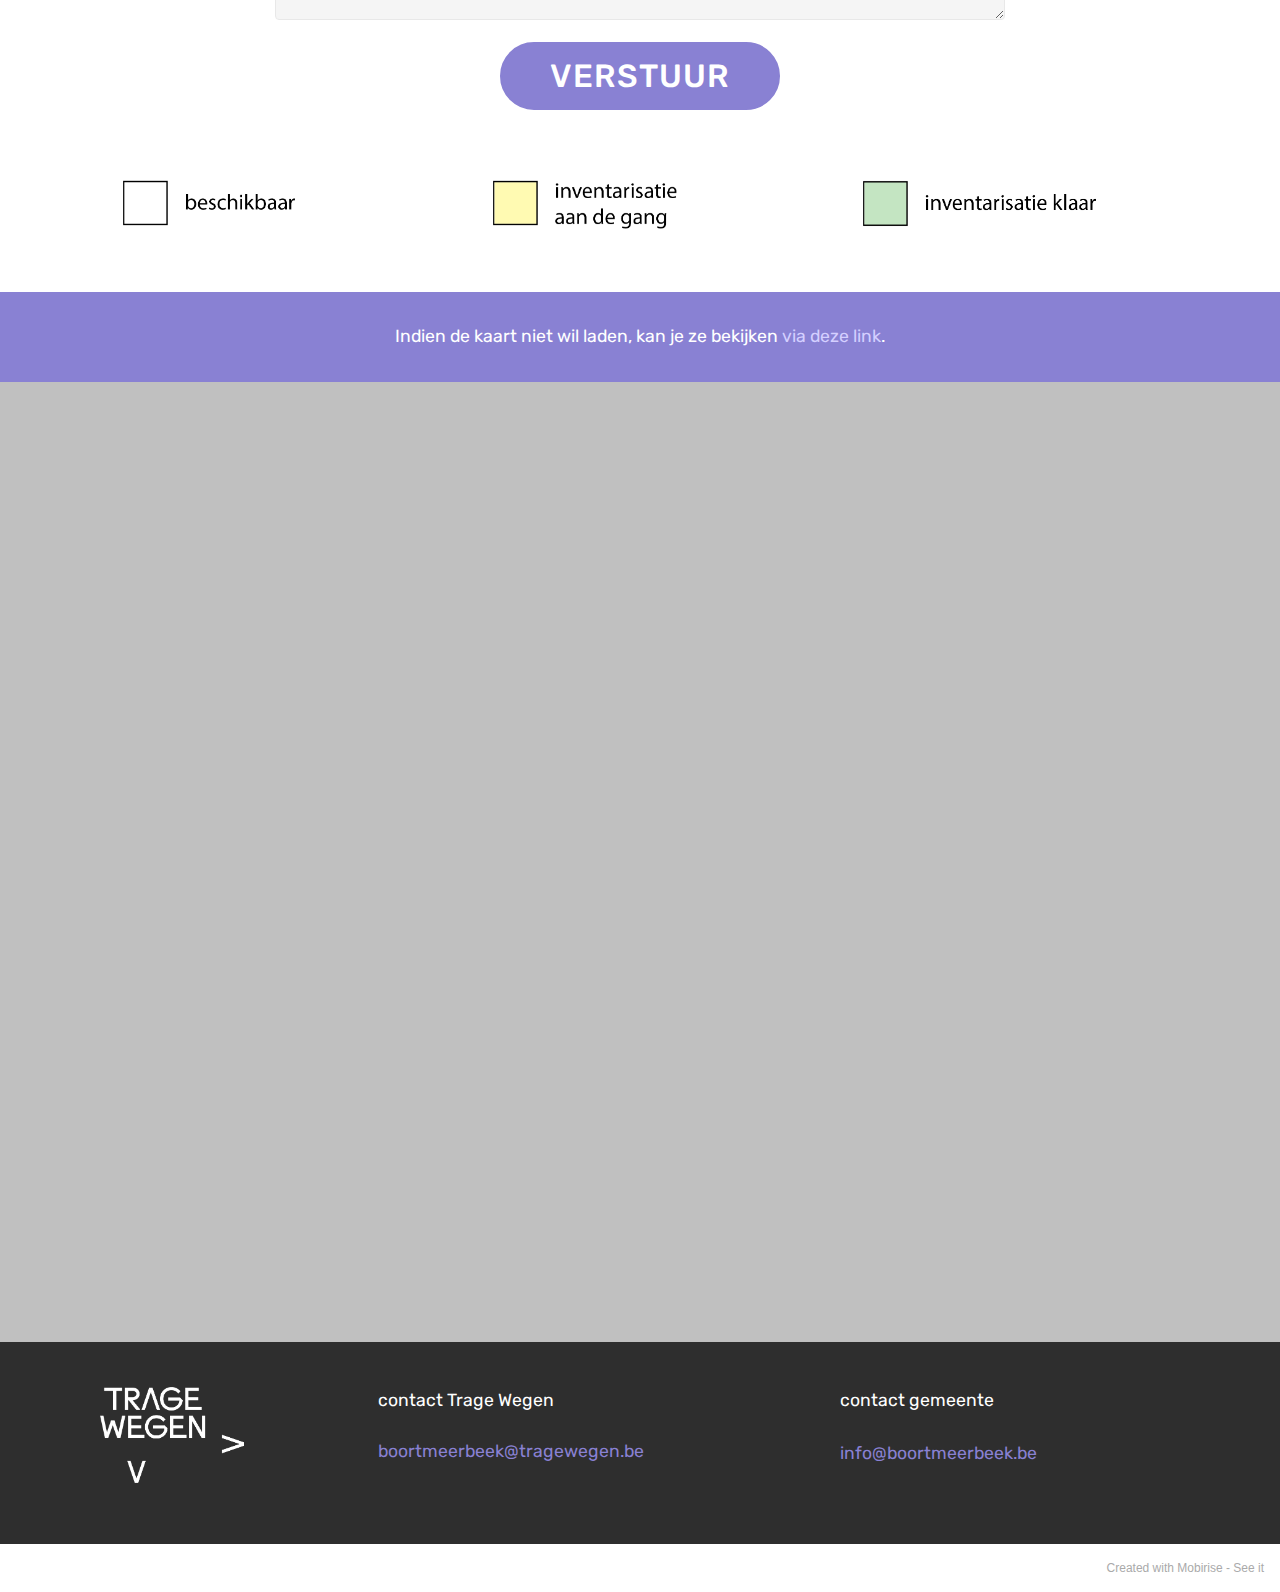
==== commit 4ae9478e: "BMB update" ====
--- a/page1.html
+++ b/page1.html
@@ -1,10 +1,10 @@
 <!DOCTYPE html>
 <html  >
 <head>
-  <!-- Site made with Mobirise Website Builder v4.12.3, https://mobirise.com -->
+  <!-- Site made with Mobirise Website Builder v5.1.4, https://mobirise.com -->
   <meta charset="UTF-8">
   <meta http-equiv="X-UA-Compatible" content="IE=edge">
-  <meta name="generator" content="Mobirise v4.12.3, mobirise.com">
+  <meta name="generator" content="Mobirise v5.1.4, mobirise.com">
   <meta name="viewport" content="width=device-width, initial-scale=1, minimum-scale=1">
   <link rel="shortcut icon" href="assets/images/logo2.png" type="image/x-icon">
   <meta name="description" content="">
@@ -15,17 +15,79 @@
   <link rel="stylesheet" href="assets/bootstrap/css/bootstrap.min.css">
   <link rel="stylesheet" href="assets/bootstrap/css/bootstrap-grid.min.css">
   <link rel="stylesheet" href="assets/bootstrap/css/bootstrap-reboot.min.css">
+  <link rel="stylesheet" href="assets/tether/tether.min.css">
+  <link rel="stylesheet" href="assets/dropdown/css/style.css">
   <link rel="stylesheet" href="assets/socicon/css/styles.css">
-  <link rel="stylesheet" href="assets/dropdown/css/style.css">
-  <link rel="stylesheet" href="assets/tether/tether.min.css">
   <link rel="stylesheet" href="assets/theme/css/style.css">
   <link rel="preload" as="style" href="assets/mobirise/css/mbr-additional.css"><link rel="stylesheet" href="assets/mobirise/css/mbr-additional.css" type="text/css">
   
   
   
+  
 </head>
 <body>
-  <section class="menu cid-rQebA6QEnf" once="menu" id="menu1-1r">
+  
+  <section class="mbr-section article content1 cid-rQebA9BE8m" id="content1-1u">
+    
+     
+
+    <div class="container">
+        <div class="media-container-row">
+            <div class="mbr-text col-12 mbr-fonts-style display-7 col-md-12"><p><span style="font-size: 1.1rem;">Om de&nbsp;<strong>toestand van de trage wegen</strong> op het grondgebied van Boortmeerbeek in kaart te brengen, kan de gemeente alle helpende handen gebruiken. </span></p><p><span style="font-size: 1.1rem;">Heb je zelf wat streekkennis of heb je zin om te ontdekken welke trage wegen er in jouw buurt te vinden zijn? </span></p><p><span style="font-size: 1.1rem;"><strong>Ga dan nu op pad in je buurt en zet de trage wegen mee op de kaart.</strong></span></p></div>
+        </div>
+    </div>
+</section>
+
+<section class="features2 cid-rQmQMGRh2Z" id="features2-2z">
+
+    
+
+    
+    
+    <div class="container">
+        <div class="media-container-row">
+            <div class="card p-3 col-12 col-md-6 col-lg-4">
+                <div class="card-wrapper">
+                    <div class="card-img">
+                        <img src="assets/images/inv-2.jpg" alt="Mobirise" title="">
+                    </div>
+                    <div class="card-box">
+                        
+                        
+                    </div>
+                </div>
+            </div>
+
+            <div class="card p-3 col-12 col-md-6 col-lg-4">
+                <div class="card-wrapper">
+                    <div class="card-img">
+                        <img src="assets/images/inv-1.jpg" alt="Mobirise" title="">
+                    </div>
+                    <div class="card-box ">
+                        
+                        
+                    </div>
+                </div>
+            </div>
+
+            <div class="card p-3 col-12 col-md-6 col-lg-4">
+                <div class="card-wrapper">
+                    <div class="card-img">
+                        <img src="assets/images/pvdh-20180528-004dscf5300.jpg" alt="Mobirise" title="">
+                    </div>
+                    <div class="card-box">
+                        
+                        
+                    </div>
+                </div>
+            </div>
+
+            
+        </div>
+    </div>
+</section>
+
+<section class="menu cid-rQebA6QEnf" once="menu" id="menu1-1r">
 
     
 
@@ -52,73 +114,11 @@
                         DOE MEE</a>
                 </li>
                 <li class="nav-item">
-                    <a class="nav-link link text-white display-4" href="page2.html">
-                        <span class="mbri-search mbr-iconfont mbr-iconfont-btn"></span>
-                        KAART</a>
+                    <a class="nav-link link text-white display-4" href="page2.html"></a>
                 </li></ul>
             
         </div>
     </nav>
-</section>
-
-<section class="engine"><a href="https://mobirise.info/q">free responsive web templates</a></section><section class="features2 cid-rQmQMGRh2Z" id="features2-2z">
-
-    
-
-    
-    
-    <div class="container">
-        <div class="media-container-row">
-            <div class="card p-3 col-12 col-md-6 col-lg-4">
-                <div class="card-wrapper">
-                    <div class="card-img">
-                        <img src="assets/images/inv-1.jpg" alt="Mobirise" title="">
-                    </div>
-                    <div class="card-box">
-                        
-                        
-                    </div>
-                </div>
-            </div>
-
-            <div class="card p-3 col-12 col-md-6 col-lg-4">
-                <div class="card-wrapper">
-                    <div class="card-img">
-                        <img src="assets/images/inv-2.jpg" alt="Mobirise" title="">
-                    </div>
-                    <div class="card-box ">
-                        
-                        
-                    </div>
-                </div>
-            </div>
-
-            <div class="card p-3 col-12 col-md-6 col-lg-4">
-                <div class="card-wrapper">
-                    <div class="card-img">
-                        <img src="assets/images/inv-3.jpg" alt="Mobirise" title="">
-                    </div>
-                    <div class="card-box">
-                        
-                        
-                    </div>
-                </div>
-            </div>
-
-            
-        </div>
-    </div>
-</section>
-
-<section class="mbr-section article content1 cid-rQebA9BE8m" id="content1-1u">
-    
-     
-
-    <div class="container">
-        <div class="media-container-row">
-            <div class="mbr-text col-12 mbr-fonts-style display-7 col-md-12"><p><span style="font-size: 1.1rem;">Om de&nbsp;<strong>toestand van de trage wegen</strong> op het grondgebied van Boortmeerbeek in kaart te brengen, kan de gemeente alle helpende handen gebruiken. </span></p><p><span style="font-size: 1.1rem;">Heb je zelf wat streekkennis of heb je zin om te ontdekken welke trage wegen er in jouw buurt te vinden zijn? </span></p><p><span style="font-size: 1.1rem;"><strong>Ga dan nu op pad in je buurt en zet de trage wegen mee op de kaart.</strong></span></p></div>
-        </div>
-    </div>
 </section>
 
 <section class="mbr-section article content1 cid-rQhwzvNdqP" id="content2-23">
@@ -168,7 +168,7 @@
         <div class="row justify-content-center">
             <div class="media-container-column col-lg-8" data-form-type="formoid">
                 <!---Formbuilder Form--->
-                <form action="https://mobirise.com/" method="POST" class="mbr-form form-with-styler" data-form-title="Mobirise Form"><input type="hidden" name="email" data-form-email="true" value="UWXUgTSboRn1Am2z3igfV4N3VPBhXI68uufick+gGuBrvEKshFQEcgVn3CsQGWaMe7eu7pn4i9uARGq22/miGEBn/kk0OkC/cnCR7xb7AHKMO9rKPeZ5D57oVMTQ32B8">
+                <form action="https://mobirise.eu/" method="POST" class="mbr-form form-with-styler" data-form-title="Mobirise Form"><input type="hidden" name="email" data-form-email="true" value="f3zX6vMj5xdnpXPs7HwCJ6/Bo5rm2LUgLiC8DJPnwSE95y9ts0cNvad5xZLi7NkV3zDlVoyInUPd1GZ5uhiuSIluGyGYEKjzenlXBW2VIR24LgQC4hz5xGoqrkJzfhl4">
                     <div class="row">
                         <div hidden="hidden" data-form-alert="" class="alert alert-success col-12">Bedankt om het formulier in te vullen!
 U ontvangt binnenkort van ons een email om u op weg te zetten.</div>
@@ -192,9 +192,7 @@
                             <label for="message-form1-38" class="form-control-label mbr-fonts-style display-7">bijkomende vragen of opmerkingen?</label>
                             <textarea name="message" data-form-field="Message" class="form-control display-7" id="message-form1-38"></textarea>
                         </div>
-                        <div class="col-md-12 input-group-btn align-center">
-                            <button type="submit" class="btn btn-primary btn-form display-4">VERSTUUR</button>
-                        </div>
+                        <div class="col-md-12 input-group-btn align-center"><button type="submit" class="btn btn-primary btn-form display-4">VERSTUUR</button></div>
                     </div>
                 </form><!---Formbuilder Form--->
             </div>
@@ -251,97 +249,71 @@
     </div>
 </section>
 
-<section class="cid-sceDl427OJ" id="image2-3e">
-
-    
-
-    <figure class="mbr-figure">
-        <div class="image-block" style="width: 100%;">
-            <img src="assets/images/kaart-1.png" alt="Mobirise" title="">
-            <figcaption class="mbr-figure-caption mbr-figure-caption-over">
-                <div class="pb-5 px-3 mbr-white align-center mbr-fonts-style display-1">
-                    Maak knappe websites!
-                </div>
-            </figcaption>
-        </div>
-    </figure>
-</section>
-
-<section class="cid-rQebAdBGIQ" id="footer1-1y">
-
-    
-
-    
-
-    <div class="container">
-        <div class="media-container-row content text-white">
-            <div class="col-12 col-md-3">
-                <div class="media-wrap">
-                    <a href="https://www.hasselt.be">
-                        <img src="assets/images/logobmb.png" alt="Mobirise" title="">
+<section class="header1 cid-sdQJlo8ZnD" id="header16-3c">
+
+    
+
+    
+
+    <div class="container">
+        <div class="row justify-content-md-center">
+            <div class="col-md-10 align-center">
+                
+                
+                <p class="mbr-text pb-3 mbr-fonts-style display-7">
+                    Indien de kaart niet wil laden, kan je ze bekijken <a href="https://qgiscloud.com/tragewegen/BMB_online/?bl=&l=hokjes%2Cinventaris%2030juni!%2Ctrage%20wegen%2Cgemeentegrens%2CCartoWeb-TOPO!%2Cbasiskaart&t=BMB_online&e=158585%2C183183%2C168745%2C188141" class="text-success" target="_blank">via deze link</a>.<br></p>
+                
+            </div>
+        </div>
+    </div>
+
+</section>
+
+<section class="contacts4 cid-rVmEH451yo" id="contacts4-35">
+
+    
+
+    <div class="main_wrapper">
+        
+        <!--Map-->
+        <div class="google-map"><iframe frameborder="0" style="border:0" src="https://qgiscloud.com/tragewegen/BMB_online/?bl=&amp;l=hokjes%2Ctrage%20wegen%2Cgemeentegrens%2CCartoWeb-TOPO&amp;t=BMB_online&amp;e=156822%2C182197%2C170369%2C189066" allowfullscreen=""></iframe></div>
+    </div>
+</section>
+
+<section class="footer4 cid-rVscFBgtU5" id="footer4-3b">
+
+    
+
+    
+
+    <div class="container">
+        <div class="media-container-row content mbr-white">
+            <div class="col-md-3 col-sm-4">
+                <div class="mb-3 img-logo">
+                    <a href="https://mobirise.co/">
+                        <img src="assets/images/logo-klein-wit.png" alt="Mobirise" title="">
                     </a>
                 </div>
-            </div>
-            <div class="col-12 col-md-3 mbr-fonts-style display-7">
-                <h5 class="pb-3">Contact gemeente Boortmeerbeek</h5>
-                <p class="mbr-text"><a href="http://www.boortmeerbeek.be" target="_blank">www.boortmeerbeek.be</a>&nbsp;<br><br></p>
-            </div>
-            <div class="col-12 col-md-3 mbr-fonts-style display-7">
-                <h5 class="pb-3">&nbsp;</h5>
-                <p class="mbr-text"><br><br><br></p>
-            </div>
-            <div class="col-12 col-md-3 mbr-fonts-style display-7">
-                <h5 class="pb-3"></h5>
-                <p class="mbr-text"><br><br><br></p>
+                <p class="mb-3 mbr-fonts-style foot-title display-7"></p>
+                <p class="mbr-text mbr-fonts-style mbr-links-column display-7"></p>
+            </div>
+            <div class="col-md-4 col-sm-8">
+                <p class="mb-4 foot-title mbr-fonts-style display-7">
+                    contact Trage Wegen</p>
+                <p class="mbr-text mbr-fonts-style foot-text display-7"><a href="mailto:boortmeerbeek@tragewegen.be">boortmeerbeek@tragewegen.be</a></p>
+            </div>
+            <div class="col-md-4 offset-md-1 col-sm-12">
+                
+                
+                
+                <p class="mb-4 mbr-fonts-style foot-title display-7">
+                    contact gemeente<br><br><a href="mailto:info@boortmeerbeek.be">info@boortmeerbeek.be</a></p>
+                
             </div>
         </div>
         
     </div>
-</section>
-
-<section class="cid-rQebAen0j0" id="footer1-1z">
-
-    
-
-    
-
-    <div class="container">
-        <div class="media-container-row content text-white">
-            <div class="col-12 col-md-3">
-                <div class="media-wrap">
-                    <a href="https://www.tragewegen.be" target="_blank">
-                        <img src="assets/images/logometpijltjes-wit-1.png" alt="Mobirise" title="">
-                    </a>
-                </div>
-            </div>
-            <div class="col-12 col-md-3 mbr-fonts-style display-7">
-                <h5 class="pb-3">Contact Trage Wegen</h5>
-                <p class="mbr-text">Pieter Vandenhoudt<br><a href="mailto:boortmeerbeek@tragewegen.be">boortmeerbeek@tragewegen.be</a><br></p>
-            </div>
-            <div class="col-12 col-md-3 mbr-fonts-style display-7">
-                <h5 class="pb-3">&nbsp;</h5>
-                <p class="mbr-text"><br><br></p>
-            </div>
-            <div class="col-12 col-md-3 mbr-fonts-style display-7">
-                <h5 class="pb-3"></h5>
-                <p class="mbr-text"><br><br><br></p>
-            </div>
-        </div>
-        
-    </div>
-</section>
-
-
-  <script src="assets/web/assets/jquery/jquery.min.js"></script>
-  <script src="assets/popper/popper.min.js"></script>
-  <script src="assets/bootstrap/js/bootstrap.min.js"></script>
-  <script src="assets/smoothscroll/smooth-scroll.js"></script>
-  <script src="assets/dropdown/js/nav-dropdown.js"></script>
-  <script src="assets/dropdown/js/navbar-dropdown.js"></script>
-  <script src="assets/touchswipe/jquery.touch-swipe.min.js"></script>
-  <script src="assets/tether/tether.min.js"></script>
-  <script src="assets/theme/js/script.js"></script>
-  <script src="assets/formoid/formoid.min.js"></script>
+</section><section style="background-color: #fff; font-family: -apple-system, BlinkMacSystemFont, 'Segoe UI', 'Roboto', 'Helvetica Neue', Arial, sans-serif; color:#aaa; font-size:12px; padding: 0; align-items: center; display: flex;"><a href="https://mobirise.site/k" style="flex: 1 1; height: 3rem; padding-left: 1rem;"></a><p style="flex: 0 0 auto; margin:0; padding-right:1rem;">Created with Mobirise - <a href="https://mobirise.site/l" style="color:#aaa;">See it</a></p></section><script src="assets/web/assets/jquery/jquery.min.js"></script>  <script src="assets/popper/popper.min.js"></script>  <script src="assets/bootstrap/js/bootstrap.min.js"></script>  <script src="assets/tether/tether.min.js"></script>  <script src="assets/smoothscroll/smooth-scroll.js"></script>  <script src="assets/dropdown/js/nav-dropdown.js"></script>  <script src="assets/dropdown/js/navbar-dropdown.js"></script>  <script src="assets/touchswipe/jquery.touch-swipe.min.js"></script>  <script src="assets/theme/js/script.js"></script>  <script src="assets/formoid/formoid.min.js"></script>  
   
   
 </body>
